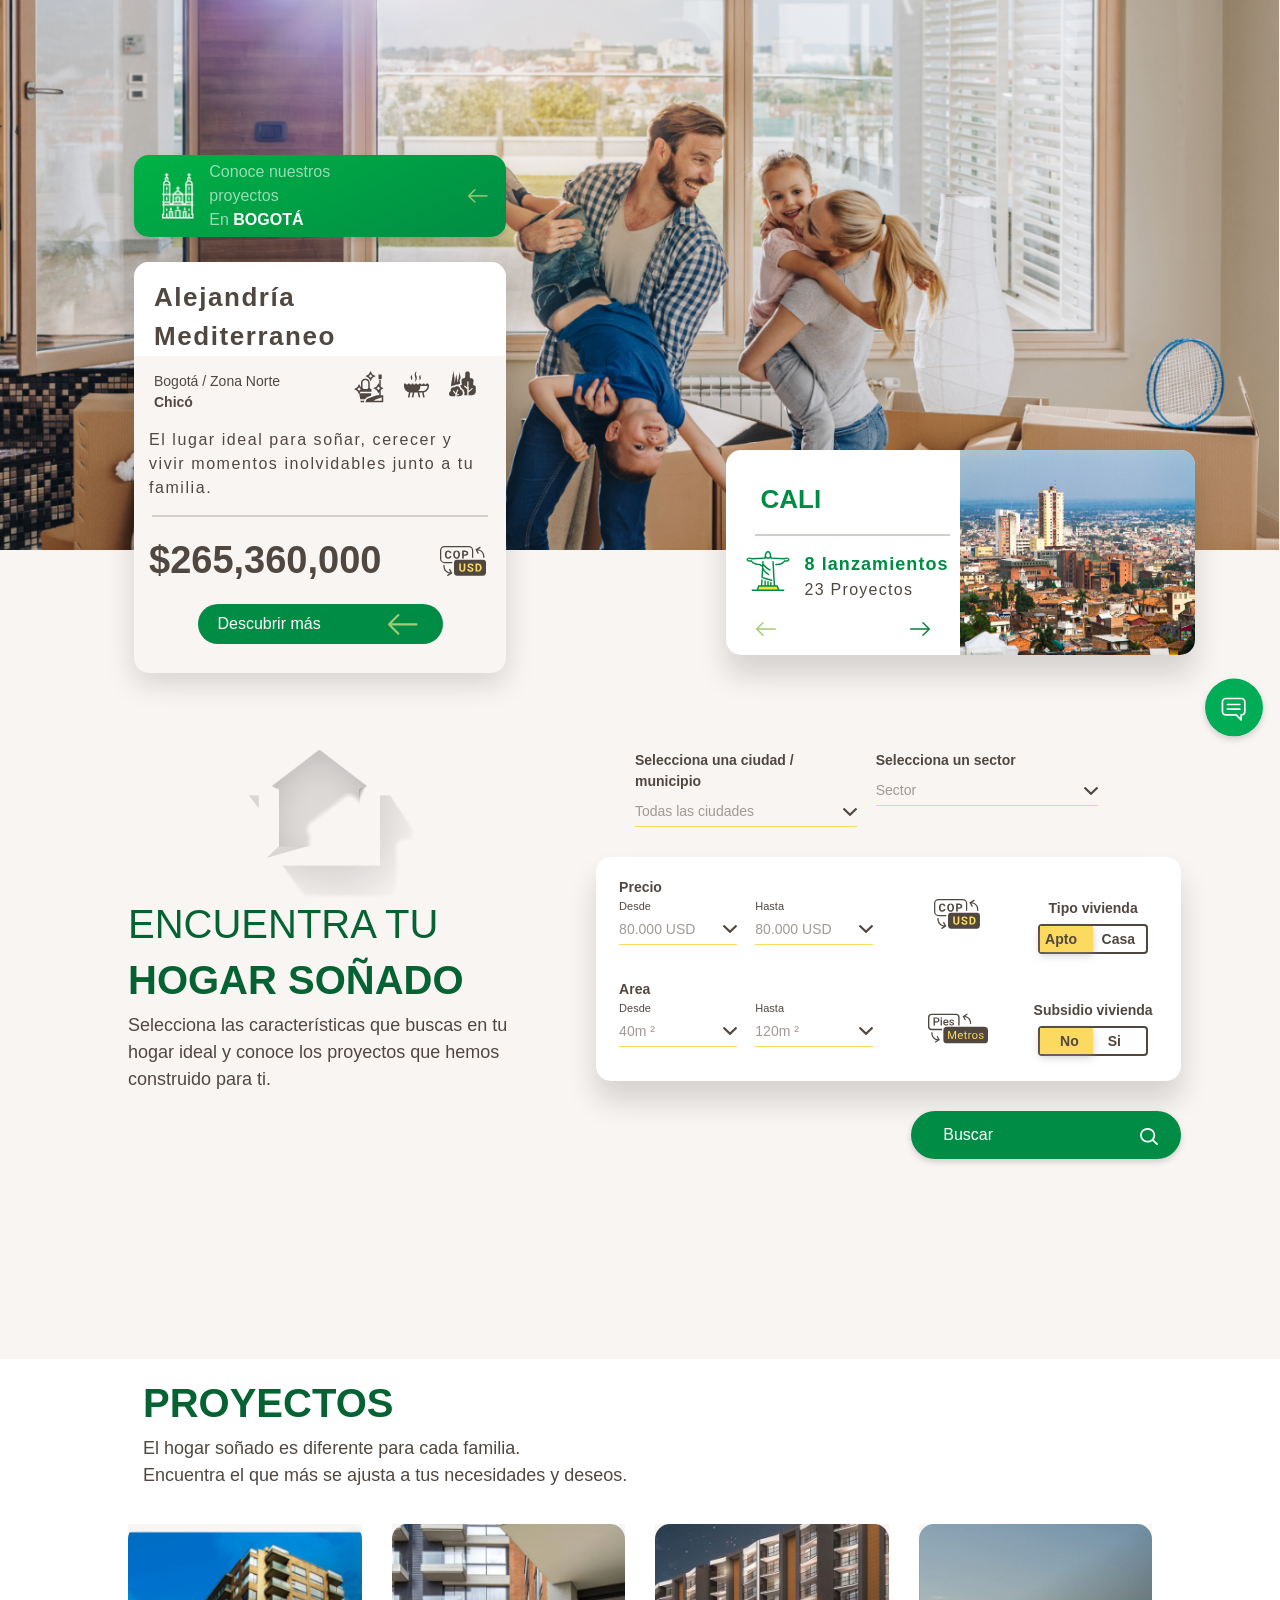
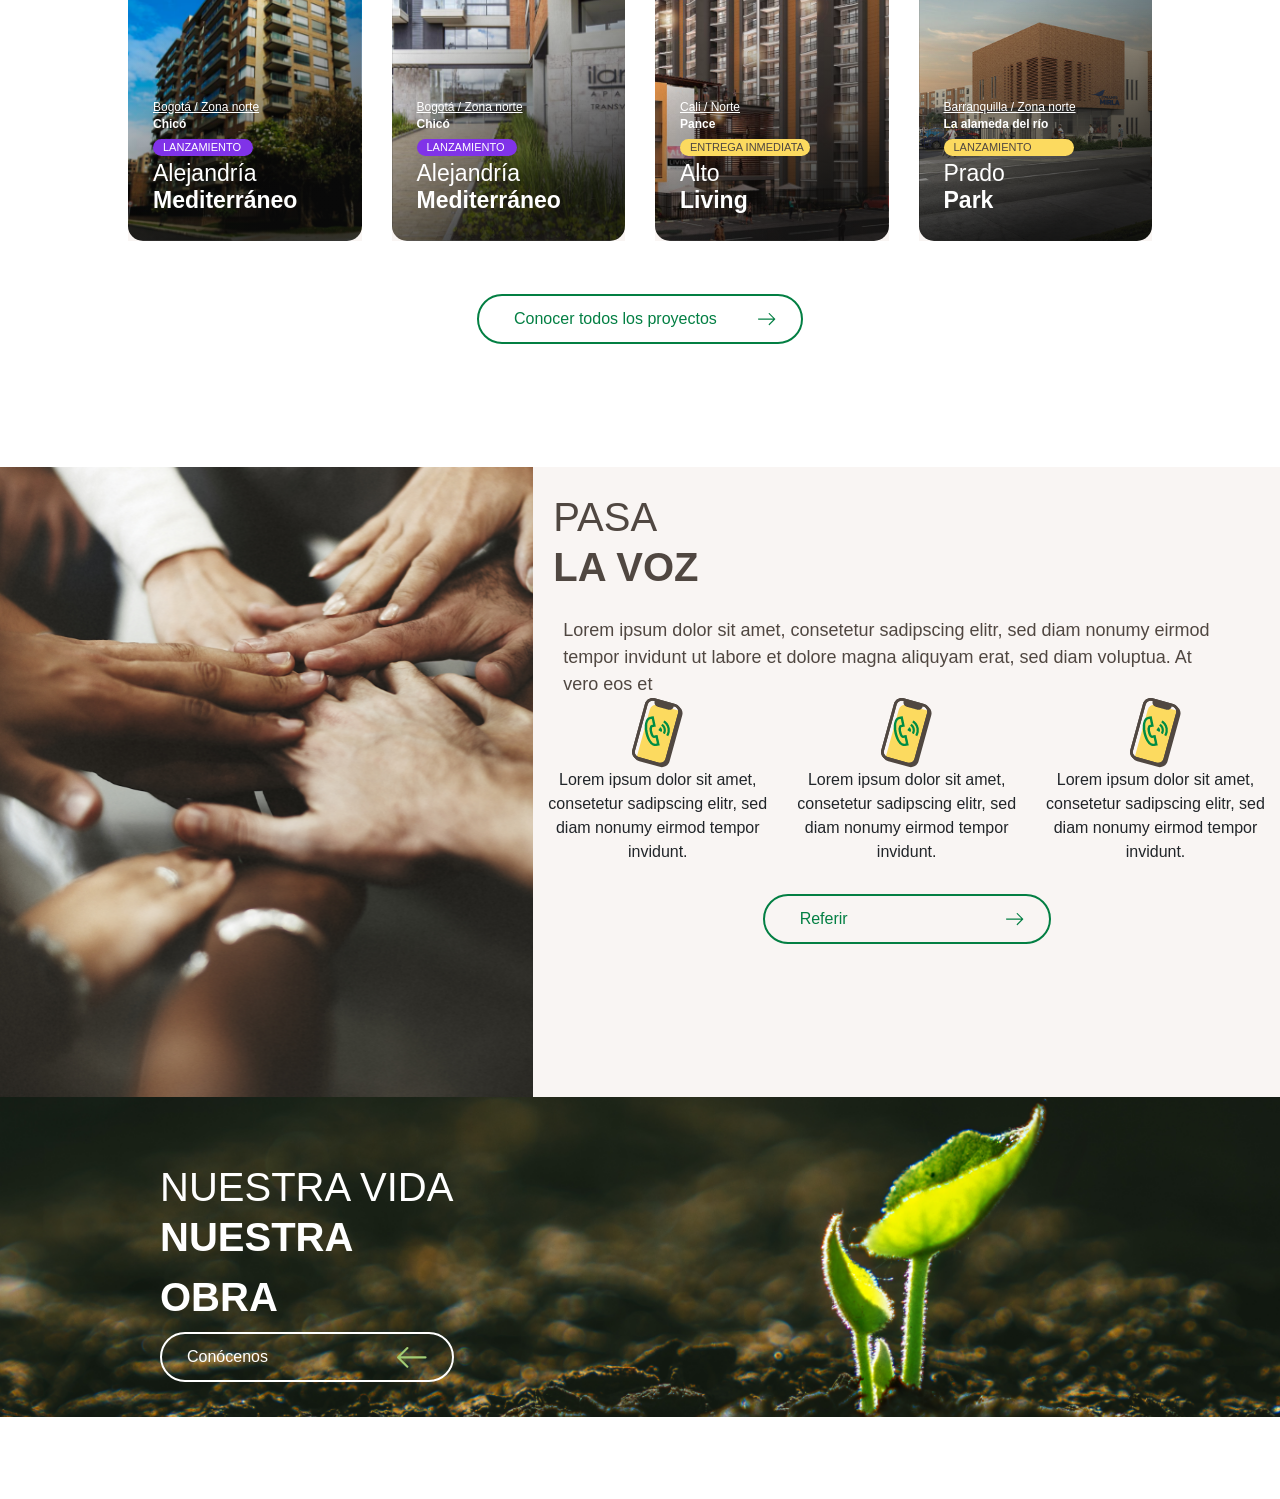
==== App/html/home.html @ 2c796f5c "ajustes funcionales" ====
<!DOCTYPE html>
<html lang="es">
<head>
<meta charset="UTF-8">
<meta name="viewport" content="width=device-width, initial-scale=1.0">
<meta http-equiv="X-UA-Compatible" content="ie=edge">
<link rel="stylesheet" href="../css/index.css">
<link rel="stylesheet" href="https://stackpath.bootstrapcdn.com/bootstrap/4.3.1/css/bootstrap.min.css">
<link rel="stylesheet" href="https://stackpath.bootstrapcdn.com/bootstrap/4.3.1/js/bootstrap.min.js">  
<title>Document</title>
</head>
<body> 
<!--Inicia Imagen familia-->
<div class="container-fluid -pdd-0-i">
<section class="-fondoHome">
<div class="row -row-home">
    <div class="col-6 col-sm-6 col-lg-6  -col-left-home -pdd-0-i">
            <div class="-col-home-left">
            
<div class="-p-center">
        <div class="-proyectos-bogota">
            <img class="-imgcastillo" src="../assets/images/Group 821.png" alt="">
            <p class="-centro-vertical"><span class="-conoce-proyectos">Conoce nuestros proyectos</span><br><span
                    class="-en">En </span><span class="-bogota">bogotá</span></p>
            <img class="-imgflecha" src="../assets/images/right-arrow(2).png" alt="">
        </div>

        <div class="-contenedor-alejandria">
            <div class="-alejandria-mediterraneo">
                <div class="-content-bg-card">
                    <p class="-texto-alejandria"> Alejandría Mediterraneo</p>
                </div>
            </div>

            

            <div class="-bogota-zona-norte">                           
                <p class="-zona-norte">
                    <span class="-zona">Bogotá / Zona Norte</span>
                    <span class="-chico"> <br> Chicó </span>
                </p>

                <div class="-iconos-chico">
                    <div class="-p-icon-alejandria">
                        <img class="-icono-grupo-1458" src="../assets/images/Group 1458.png" alt="">
                    </div>

                    <div class="-p-icon-alejandria">
                        <img class="-icono-grupo-1462" src="../assets/images/Group 1462.png" alt="">
                    </div>

                    <div class="-p-icon-alejandria">
                        <img class="-icono-grupo-1464" src="../assets/images/Group 1464.png" alt="">
                    </div>
                </div>
            </div>
            
            <div class="col-12 -texto-familia">
                    <p>El lugar ideal para soñar, cerecer y vivir momentos inolvidables junto a tu familia.</p>
            </div>
            <hr class="-hr-card">
            <div class="-precio-cop">
                <div class="col-9">
                    <p class="-precio-alejandria">$265,360,000</p>
                </div>
                <div class="col-3">
                  <button type="button" class="--btn-rotate-card-section-two" onclick="imageRotateCurrencyTwo()">  <img class="-component-1677-1" id="imageCurrencyTwo" src="../assets/images/Component 1678 – 1.svg" alt=""></button> 
                </div>
            </div>

            <button type="button" class=" -btn-mas -mg-top-10"> <span> Descubrir más</span>  <img src="../assets/images/right-arrow(2).png" class="image-arrow-right"  alt=""></button>
        </div>

    </div>


    </div>

</div>


    <div class="col-6 col-sm-6 col-lg-6 -col-left-home -pdd-0-i">
        <div class="-col-home-left">                       
            <div class="-p-card-right-home">
                <div class="-contenedor-cali">
                    <div class="-content-left-card-cali">
                        <span class="-text-cali-green-card">  CALI </span>

                        <hr class="-hr-card">
                        
                        <div class="-content-card-cali-icon">
                            <img src="../assets/images/Group 658.svg" width="44" height="40" alt="">
                            <div class="-content-text-right-image">
                                    <span class="-text-green-card-cali-home"> 8 lanzamientos </span>
                                    <span class="-text-gray-card-cali-home"> 23 Proyectos</span>
                                </div>
                        
                        </div>
                            <div class="-content-arrows-card-cali-home">
                                <img src="../assets/images/right-arrow(2).svg" alt="">
                                <img src="../assets/images/right-arrow(2) (1).svg" alt="">
                            </div>
                    </div>
                    <div class="-AdobeStock_202503070">
                        <img src="../assets/images/AdobeStock_202503070.png" class="-images-card-cali" alt="">        
                    </div>
                </div>
            </div>
        </div>
    </div>


</div>
</section>

<!--Finaliza Imagen familia-->

<!--Inicia Hogar soñado-->
<section class="container-fluid --container-fluid-section-two-soñado">
<div class="row -hogar-sonado">
<div class="col-md-5">
<div class="-centrar-hogar">
    <img src="../assets/images/shadow.png" alt="">
</div>
<div>
    <h1 class="-encuentra">encuentra tu</h1>
    <h1 class="-hogar">hogar soñado</h1>
    <p class="-p-hogar-ideal">
        Selecciona las características que buscas en tu hogar ideal y conoce los proyectos que hemos
        construido para ti.
    </p>
</div>
</div>

<div class="col-md-7">
<div class="--content-right-section-two">
        <div class="--content-selects-section-two">
            <div class="--d-flex-column">
                <span class="--title-selects-section-two">Selecciona una ciudad / municipio</span>
                <select class="--style-selects-section-two" name="" id="">
                    <option value="all-city">
                        Todas las ciudades
                    </option>
                </select>
            </div>
            <div class="--d-flex-column">
            <span class="--title-selects-section-two">Selecciona un sector</span>
                    <select class="--style-selects-section-two" name="" id="">
                        <option value="all-city">
                            Sector
                        </option>
                    </select>
            </div>
        </div>
        <div class="--card-right-section-two-white">
                    <div class="--row-grid-card">
                        <span class="--title-selects-section-two --pdd-left-card-section-two"> Precio </span>

                    </div>

                <div class="--row-grid-card">
                    <div class="--d-flex-column">
                                <span class="--text-small-card-section-two"> Desde </span>
                                <select class="--style-selects-section-two --w-100-i" name="" id="">
                                    <option value="">
                                        80.000 USD
                                    </option>
                                </select>
                    </div>
                    <div class="--d-flex-column">
                            <span class="--text-small-card-section-two"> Hasta </span>
                            <select class="--style-selects-section-two --w-100-i" name="" id="">
                                <option value="">
                                    80.000 USD
                                </option>
                            </select>
                    </div>
                    <div class="--d-flex-column">
                <button type="button" class="--btn-rotate-card-section-two" onclick="imageRotateCurrency()">  <img  src="../assets/images/Component 1678 – 1.svg" id="imageCurrency" class="--image-cop-card-section-two" alt=""> </button> 
                    </div>                                                                          
                    <div class="--d-flex-column">
                        <span class="--title-selects-section-two  --tac"> Tipo vivienda </span>

                        <!-- INICIA DESARROLO DE LOS CHECKBOX TOGGLE-->
                            <div class="--container-btn-rotate">   
                                    <label for="cbx" class="--title-selects-section-two  p-relative-span-section-two-apto ">
                                            Apto
                                    </label> 
                                    <label for="cbx" class="--title-selects-section-two  p-relative-span-section-two-house ">
                                            Casa
                                    </label>                                                
                                    <input type="checkbox" id="cbx" style="display:none"/>                                           
                                    <label for="cbx" class="toggle">                                                                                               
                                    <span></span>            
                                    </label>    
                            </div>
                        <!-- FINALIZA DESARROLO DE LOS CHECKBOX TOGGLE-->

                    </div>
                </div>
                <div class="--row-grid-card -mg-top-25">
                    <span class="--title-selects-section-two --pdd-left-card-section-two"> Area </span>
                
                </div>
                        <div class="--row-grid-card ">
                            <div class="--d-flex-column">
                                <span class="--text-small-card-section-two"> Desde </span>
                                <select class="--style-selects-section-two --w-100-i" name="" id="">
                                    <option value="">
                                        40m &#178;
                                    </option>
                                </select>
                            </div>
                            <div class="--d-flex-column">
                                <span class="--text-small-card-section-two"> Hasta </span>
                                <select class="--style-selects-section-two --w-100-i" name="" id="">
                                    <option value="">
                                        120m &#178;
                                    </option>
                                </select>
                            </div>
                            <div class="--d-flex-column">
                                <button class="--btn-rotate-card-section-two" onclick="imageRotateLength()">   <img src="../assets/images/Group 1471.svg" id="imagesLength" class="--image-pies-card-section-two" alt=""> </button>
                            </div>
                            <div class="--d-flex-column">
                                <span class="--title-selects-section-two  --tac"> Subsidio vivienda </span>
                                <div class="--container-btn-rotate">
                                        <label for="btn_rotate_type" class="--title-selects-section-two --padd-left-small-no p-relative-span-section-two-apto ">
                                                No
                                        </label> 
                                        <label for="btn_rotate_type" class="--title-selects-section-two --padd-left-small-yes  p-relative-span-section-two-house ">
                                                Si
                                        </label>                                                
                                        <input type="checkbox" id="btn_rotate_type" style="display:none"/>                                           
                                        <label for="btn_rotate_type" class="toggle">                                                                                               
                                        <span></span>            
                                        </label> 
                                </div>
                            </div>
                        </div>
        </div>

        <div class="--container-search-green-section-two">
                <div class="--style-search-section-two">
                    <input type="search" class="-input-search-green-section-two" placeholder="Buscar" />
                      <button class="--btn-rotate-card-section-two"> <img src="../assets/images/search-icon.svg" alt=""> </button>  
                </div> 
        </div>
</div>
</div>
</div>
</section>
<!--Finaliza Hogar soñado-->


<!--Inicia Proyectos-->
<section class="container-fluid --container-fluid-section-project">
<div class="col-12">
<h1 class="-titulo-proyectos">PROYECTOS</h1>
</div>

<div>
<div class="col-12">
    <p class="-texto-hogar">El hogar soñado es diferente para cada familia.<br>Encuentra el que más se ajusta a tus necesidades y deseos.</p>
</div>
</div>
<div class="row">
<!--Inicio Primera Card-->
<div class="col-md-3">
        <div class="card -card-flip ">
            <div class="-card-front -text-white">
                <div class="-card-body1">
                <div class="-p-card-end">
                    
                        <h3 class="-card-title">Bogotá / Zona norte</h3>
                        <h3 class="-card-zona">Chicó</h3>
                        <span class="insignia-card">LANZAMIENTO</span>
                        <p class="-card-subtitle">Alejandría</p>
                        <p class="-card-subzona">Mediterráneo</p>
                </div>
                </div>
            </div>
            <div class="-card-back -bg-white">
                <div class="-card-body2-1">
                        <div class="-header-card-back">
                            <img src="../assets/images/park-living-logo.png"  width="64" height="40" alt="">
                            <div class="-content-info-card-back">
                                <span class=" -font-size-12-i"> Bogotá</span>
                                <span class="-chico -font-size-12-i"> Zona norte</span>
                                <span class="-chico -font-size-12-i">/ Chicó</span>
                            </div>
                        </div>

                            <div class="-back-card-verde">
                                <div class="-row-card-back">
                                        <div class="-row-card-back-left"> 
                                                <span class="-price-small">precio desde </span>
                                                <span class="-price-large">$250,343,343</span>
                                        </div>
                                        <div class="-row-card-back-right">
                                            <img src="../assets/images/Group 827.svg" alt="">
                                        </div>
                                </div>
                                <div class="-row-card-back -mg-top-25">
                                        <div class="-row-card-back-left"> 
                                                <span class="-price-small">Area construida </span>
                                                <div class="-row-sub-card-back">
                                                        <span class="-price-large-m -hr-border-right">
                                                            45,60m<sup>2</sup>
                                                            <span class="-subtext-card-back">Desde</span>
                                                        </span>
                                                        <span class="-price-large-m -pdd-left-small">
                                                                135,90m<sup>2</sup>
                                                            <span class="-subtext-card-back">Desde</span>

                                                        </span>
                                                </div>
                                            
                                        </div>
                                        <div class="-row-card-back-right">
                                            <img src="../assets/images/Group 1494.svg" alt="">
                                        </div>
                                </div>
                                <div class="-row-card-back-button -mg-top-25">
                                    <button class="-btn-green-card-back"> Ver detalle </button>
                                </div>
                            </div>
                        
                        
                </div>
            </div>
        </div>
    </div>
<!--Fin Primera Card-->

<!--Inicio Segunda Card-->
<div class="col-md-3">
    <div class="card -card-flip ">
        <div class="-card-front -text-white">
            <div class="-card-body2">
                    <div class="-p-card-end">
                    
                            <h3 class="-card-title">Bogotá / Zona norte</h3>
                            <h3 class="-card-zona">Chicó</h3>
                            <span class="insignia-card">LANZAMIENTO</span>
                            <p class="-card-subtitle">Alejandría</p>
                            <p class="-card-subzona">Mediterráneo</p>
                    </div>
            </div>
        </div>
        <div class="-card-back -bg-white">
            <div class="-card-body2-1">
                    <div class="-header-card-back">
                            <img src="../assets/images/park-living-logo.png"  width="64" height="40" alt="">
                            <div class="-content-info-card-back">
                                <span class=" -font-size-12-i"> Bogotá</span>
                                <span class="-chico -font-size-12-i"> Zona norte</span>
                                <span class="-chico -font-size-12-i">/ Chicó</span>
                            </div>
                    </div>

                        <div class="-back-card-verde">
                                <div class="-row-card-back">
                                    <div class="-row-card-back-left"> 
                                            <span class="-price-small">precio desde </span>
                                            <span class="-price-large">$250,343,343</span>
                                    </div>
                                    <div class="-row-card-back-right">
                                        <img src="../assets/images/Group 827.svg" alt="">
                                    </div>
                                </div>
                                <div class="-row-card-back -mg-top-25">
                                    <div class="-row-card-back-left"> 
                                            <span class="-price-small">Area construida </span>
                                            <div class="-row-sub-card-back">
                                                    <span class="-price-large-m -hr-border-right">
                                                        45,60m<sup>2</sup>
                                                        <span class="-subtext-card-back">Desde</span>
                                                    </span>
                                                    <span class="-price-large-m -pdd-left-small">
                                                            135,90m<sup>2</sup>
                                                        <span class="-subtext-card-back">Desde</span>

                                                    </span>
                                            </div>
                                        
                                    </div>
                                    <div class="-row-card-back-right">
                                        <img src="../assets/images/Group 1494.svg" alt="">
                                    </div>
                                </div>
                                <div class="-row-card-back-button -mg-top-25">
                                    <button class="-btn-green-card-back"> Ver detalle </button>
                                </div>
                        </div>
            </div>
        </div>
    </div>
</div>
<!--Fin Segunda Card-->

<!--Inicio Tercera Card-->
<div class="col-md-3 -tarjetas">
    <div class="card -card-flip -h-100">
        <div class="-card-front -text-white -bg-dark">
            <div class="-card-body3">
                    <div class="-p-card-end">
                    
                            <h3 class="-card-title">Cali / Norte</h3>
                            <h3 class="-card-zona">Pance</h3>
                            <span class="-insignia-card-three">ENTREGA INMEDIATA</span>
                            <p class="-card-subtitle">Alto</p>
                            <p class="-card-subzona"> <strong> Living </strong></p>
                    </div>

            </div>
        </div>
        <div class="-card-back -bg-white">
            <div class="-card-body3-1">
                    <div class="-header-card-back">
                            <img src="../assets/images/park-living-logo.png"  width="64" height="40" alt="">
                            <div class="-content-info-card-back">
                                <span class=" -font-size-12-i"> Bogotá</span>
                                <span class="-chico -font-size-12-i"> Zona norte</span>
                                <span class="-chico -font-size-12-i">/ Chicó</span>
                            </div>
                    </div>

                        <div class="-back-card-verde">
                                <div class="-row-card-back">
                                    <div class="-row-card-back-left"> 
                                            <span class="-price-small">precio desde </span>
                                            <span class="-price-large">$250,343,343</span>
                                    </div>
                                    <div class="-row-card-back-right">
                                        <img src="../assets/images/Group 827.svg" alt="">
                                    </div>
                                </div>
                                <div class="-row-card-back -mg-top-25">
                                    <div class="-row-card-back-left"> 
                                            <span class="-price-small">Area construida </span>
                                            <div class="-row-sub-card-back">
                                                    <span class="-price-large-m -hr-border-right">
                                                        45,60m<sup>2</sup>
                                                        <span class="-subtext-card-back">Desde</span>
                                                    </span>
                                                    <span class="-price-large-m -pdd-left-small">
                                                            135,90m<sup>2</sup>
                                                        <span class="-subtext-card-back">Desde</span>

                                                    </span>
                                            </div>
                                        
                                    </div>
                                    <div class="-row-card-back-right">
                                        <img src="../assets/images/Group 1494.svg" alt="">
                                    </div>
                                </div>
                                <div class="-row-card-back-button -mg-top-25">
                                    <button class="-btn-green-card-back"> Ver detalle </button>
                                </div>
                        </div>
            </div>
        </div>
    </div>
</div>
<!--Fin tercera Card-->

<!--Inicio Cuarta Card-->
<div class="col-md-3 -tarjetas">
    <div class="card -card-flip -h-100">
        <div class="-card-front -text-white -bg-dark">
            <div class="-card-body4">
                    <div class="-p-card-end">
                    
                            <h3 class="-card-title">Barranquilla / Zona norte</h3>
                            <h3 class="-card-zona">La alameda del río</h3>
                            <span class="-insignia-card-three">LANZAMIENTO</span>
                            <p class="-card-subtitle">Prado</p>
                            <p class="-card-subzona"> <strong> Park </strong> </p>
                    </div>
            </div>
        </div>
        <div class="-card-back -bg-white">
            <div class="-card-body4-1">
                    <div class="-header-card-back">
                            <img src="../assets/images/park-living-logo.png"  width="64" height="40" alt="">
                            <div class="-content-info-card-back">
                                <span class=" -font-size-12-i"> Bogotá</span>
                                <span class="-chico -font-size-12-i"> Zona norte</span>
                                <span class="-chico -font-size-12-i">/ Chicó</span>
                            </div>
                    </div>

                        <div class="-back-card-verde">
                                <div class="-row-card-back">
                                    <div class="-row-card-back-left"> 
                                            <span class="-price-small">precio desde </span>
                                            <span class="-price-large">$250,343,343</span>
                                    </div>
                                    <div class="-row-card-back-right">
                                        <img src="../assets/images/Group 827.svg" alt="">
                                    </div>
                                </div>
                                <div class="-row-card-back -mg-top-25">
                                    <div class="-row-card-back-left"> 
                                            <span class="-price-small">Area construida </span>
                                            <div class="-row-sub-card-back">
                                                    <span class="-price-large-m -hr-border-right">
                                                        45,60m<sup>2</sup>
                                                        <span class="-subtext-card-back">Desde</span>
                                                    </span>
                                                    <span class="-price-large-m -pdd-left-small">
                                                            135,90m<sup>2</sup>
                                                        <span class="-subtext-card-back">Desde</span>

                                                    </span>
                                            </div>
                                        
                                    </div>
                                    <div class="-row-card-back-right">
                                        <img src="../assets/images/Group 1494.svg" alt="">
                                    </div>
                                </div>
                                <div class="-row-card-back-button -mg-top-25">
                                    <button class="-btn-green-card-back"> Ver detalle </button>
                                </div>
                        </div>
            </div>
        </div>
    </div>
</div>
<!--Fin Cuarta Card-->
</div>
<div class="-centrar-boton-proyectos">
<!--al final de la cuarta card-->
<button type="button" class="-btn-conocer-proyectos"><span>Conocer todos los proyectos</span><img
        src="../assets/images/right-arrow-verde.png" class="image-arrow-right" alt=""></button>
</div>
<!--antes del cierre del section de proyectos-->
</section>
<!--Finaliza Proyectos-->




<!--Inicia Pasa La voz-->
<section class="-pasa-voz">
<div class="row -row-home">
<div class="col-5 -fondo-voz"></div>

<div class="col-7 bg__image__voz">
    <div class="">
        <p class="pdd--box ">
            <span class="-pasa d-block">PASA</span>
            <span class="-voz d-block">LA VOZ</span>
        </p>
        <p class="-parrafo-voz">Lorem ipsum dolor sit amet, consetetur sadipscing elitr, sed diam nonumy eirmod tempor invidunt ut labore et dolore magna aliquyam erat, sed diam voluptua. At vero eos et</p>
    </div>

    <div class="-iconos-celu">
        <div class="col-4 -grupo-1320">
            <img src="../assets/images/Group 1320.png" alt="">
            <p>Lorem ipsum dolor sit amet, consetetur sadipscing elitr, sed diam nonumy eirmod tempor invidunt.</p>
        </div>

        <div class="col-4 -grupo-1320">
            <img src="../assets/images/Group 1320.png" alt="">
            <p>Lorem ipsum dolor sit amet, consetetur sadipscing elitr, sed diam nonumy eirmod tempor invidunt.</p>
        </div>

        <div class="col-4 -grupo-1320">
            <img src="../assets/images/Group 1320.png" alt="">
            <p>Lorem ipsum dolor sit amet, consetetur sadipscing elitr, sed diam nonumy eirmod tempor invidunt.</p>
        </div>
    </div>
    <div class="-centrar-boton-referir">
        <button type="button" class="-btn-pasa-voz"><span>Referir</span><img src="../assets/images/right-arrow-verde.png" class="image-arrow-right"  alt=""></button>
    </div>    
</div>
</div>
</section>
<!--Finaliza Pasa La voz-->


<!--Inicia Nuestra Vida-->
<div class="section_life">
<div  class="p-center__text"> 
    <div class="content__center">

    
<span class="text_section-life ">Nuestra vida </span>
<span class="text_section-life mg--top-10"> <strong> Nuestra Obra </strong> </span>
<button class="btn-meet mg--top-5"> <span>Conócenos  </span> <img src="../assets/images/right-arrow(2).png" alt=""></button>
</div>
</div>
</div>

</div>

<!--Finaliza Nuestra Vida-->

<!-- BOTONES ESTATICOS EN LA PAGE -->

<button class="--btn-contact-layout"> 
<img src="../assets/images/Component 1673 – 15.svg" class="--btn-contact-layout-image"  alt=""> </button>

<!--Inicia Script-->

<script src="../js/interactivity.js"></script>
<!--Finaliza Script-->


</body>
</html>
---- App/css/index.css ----
/* INICIO HOJA DE ESTILOS DEL HOME - MAQUETA 1*/
 *{ 
     font-family: Roboto, sans-serif;
 }

html, body {
    margin: 0;
    padding: 0;
}
body { width: 100%;}

p { margin: 0 !important;}

@import url('https://fonts.googleapis.com/css?family=Roboto:100,100i,300,300i,400,400i,500,500i,700,700i,900,900i&display=swap');
.-fondoHome {
    background-image: url(../assets/images/Image\ 90.png);
    background-repeat: no-repeat;
    background-size: cover;
    height: 43vw;
    width: 100%;
    min-width: 90%;
}
.-texto-alejandria { padding-left: 20px;}
 .-row-home{ width: 100%; height: 100%; margin: 0 !important;}
.-texto-familia {padding-top: 15px;}
.-pdd-0-i { padding: 0 !important;}

.-proyectos-bogota {
    background: transparent linear-gradient(156deg, #00B245 0%, #008C44 100%) 0% 0% no-repeat padding-box;
    box-shadow: 0px 4px 6px #50474134;
    border-radius: 15px;
    opacity: 1;
    width: 372px;
    font-family: 'Roboto', sans-serif;
    color: rgba(255, 255, 255, 0.6);
    display: flex;
    align-items: center;
    margin: 0 auto;
    padding:5px;
}



.-bogota {
    font-weight: bold;
    font-size: 16px;
    text-transform: uppercase;
    color: rgba(255, 255, 255, 1);
}

.-imgcastillo {
    width: 33px;
    height: 46px;
    margin-left: 23px;
    margin-right: 15px;
}


.-content-bg-card { background-color: white; border-top-left-radius: 15px; border-top-right-radius: 15px;}
.--btn-rotate-card-section-two { background-color: transparent; border: none; width: 70px; margin: 0 auto;}

.-en {
    font-size: 16px;
    font-weight: 400;
}
.-hr-card { width: 90%; border: 1px solid #D3CDC7; margin: 15px auto;}

.-imgflecha {
    width: 20px;
    height: 14px;
    margin-left: 101px;
    margin-right: 13px;
}
button:focus {outline:0;}
.-col-home-left { width: 100%; height: 100%; display: flex !important; flex-direction: column;}
.-contenedor-alejandria {
    background: rgba(255, 255, 255, 1) 0% 0% no-repeat padding-box;
    box-shadow: 0px 10px 30px rgba(0, 0, 0, 0.15);
    border-radius: 15px;
    opacity: 1;
    width: 372px;
    height: 411px;
    margin: 25px auto 0 auto;
    background-color: #F9F5F3;

}
.-p-center { height: 475px;width: 372px; margin: auto; margin-bottom: -80px; }
.-col-left-home{ height: 100% !important;}

.-texto-alejandria {
    font-family: 'Roboto', sans-serif;
    font-size: 26px;
    font-weight: bold;
    letter-spacing: 1.56px;
    color: rgba(80, 71, 65, 1);
    opacity: 1;
    text-align: left;
    padding-top: 16px;
    margin-left: 12px;
    margin-right: 20px;
    width: 50%;
}
.-font-size-12-i { font-size: 12px !important;color:  rgba(80, 71, 65, 1); ;
    font-size: 16px;
    }

.-zona-norte {
    font-family:  'Roboto', sans-serif;
    font-size: 14px;
    color: rgba(80, 71, 65, 1);
    width: 50%;
}
.-row-card-back { width: 100%; display: flex; padding-left: 15px;}
.-row-card-back-button { width: 100%; display: flex; }

.-row-card-back-left { width: 60%; display: flex; flex-direction: column;}
.-row-card-back-right { width: 40%; padding-left: 15px;}
.-price-small { color: white; font-size: 10px; font-weight: 700; width: 80px; margin: 0 auto; }
.-price-large { color: white; font-size: 16.5px ; font-weight: 700;}
.-price-large-m { color: white; font-size: 14px ; font-weight: 700; }
.-hr-border-right { border-right: solid 1px rgba(255, 255, 255, 1); padding-right: 10px;}
.-subtext-card-back { font-size: 10px; color: white; text-align: center; padding-left: 15px;}
.-pdd-left-small { padding-left: 10px !important;}
.-zona {
    font-weight: 400;
}
.-btn-green-card-back { width: 85%; margin: 0 auto; border: solid 2px white; height: 40px ; background-color: transparent; border-radius: 24px; color: white;}
.-mg-top-25{margin-top: 20px;}
.-chico {
    font-weight: bold;
}
.-back-card-verde { 
    width: 100%;
    height: 224px;
    background-color:rgba(0, 140, 68, 1) ;
    border-bottom-left-radius: 15px;
    border-bottom-right-radius: 15px;
    padding: 30px 0 20px 0px ;

}
.-bogota-zona-norte {
    display: flex;
    flex-direction: row;
    background-color: #F9F5F3;
    justify-content: space-between;
    padding: 15px 20px 0px;
}

.-iconos-chico {
    display: flex;
    flex-direction: row;
    width: 50%;
    justify-content: flex-end;
    

}
/* Inicio Sección Encuentra tu Hogar Soñado*/
.-hogar-sonado {
   padding: 200px 0;
}

.-encuentra {
    font-family: 'Roboto',sans-serif;
    font-size: 40px;
    font-weight: 200;
    color: rgba(5, 98, 50, 1);
    text-transform: uppercase;

}
.--container-fluid-section-two-soñado { 
    padding: 0 10% !important; background-color:#F9F5F3 ;
}
.-hogar {
    font-family: 'Roboto',sans-serif;
    font-size: 40px;
    font-weight: bold;
    color: rgba(5, 98, 50, 1);
    text-transform: uppercase;
}

.-p-hogar-ideal {
    font-family: 'Roboto',sans-serif;
    font-size: 18px;
    font-weight: 400;
    color: rgba(80, 71, 65, 1);
}

.-centrar-hogar {
    text-align: center;
}

.-ciudad-sector {
    width: 556px;
    display: flex;
    flex-direction: row;
    justify-content: center;
}

.-precio-area {
    width: 556px;
    background: rgba(255, 255, 255, 1) 0% 0% no-repeat padding-box;
    box-shadow: 0px 20px 30px rgba(0, 0, 0, 0.15);
    border-radius: 15px;
    opacity: 1;
}
/* Final Sección Encuentra tu Hogar Soñado*/
.--container-fluid-section-project { 
    padding: 20px 10% !important;
}
.--btn-contact-layout-image { 
    width: 80px;
    height: 80px;
}
.-p-icon-alejandria { 
    margin: 0 10px 0;
}
.-content-text-right-image { 
    padding-left:15px  ; display: flex; flex-direction: column;
}
.--btn-contact-layout { 
   border-radius: 75px; background-color: transparent;
    position: sticky; bottom: 150px; left: 93%; border: none; display: flex; justify-content: center; align-items: center;
}
.-btn-descubrir {
    display: flex;
    flex-direction: row;
    justify-content: center;
}
.-content-arrows-card-cali-home { width: 100%; display: flex; justify-content: space-between; padding: 20px 30px 0 10px !important;}
.-text-cali-green-card { color:#008C44 ; font-size: 26px; font-weight: 700; margin: 15px 0 0 15px;}
.-content-card-cali-icon { width: 100%; display: flex;}
.-text-green-card-cali-home {color: #008C44; font-size: 18px; font-weight: 700; letter-spacing: 1.08px;}
.-text-gray-card-cali-home {color: #504741; font-size: 16px; font-weight: 400; letter-spacing: 1.28px;}
.-btn-mas {
    font-family: 'Roboto', sans-serif;
    color: rgba(255, 255, 255, 1);
    font-size: 16px;
    font-weight: 500;
    margin-left: 5px;
    width: 245px;
    height: 40px;
    background: #008C44 !important ;
    border: none;
    border-radius: 40px;
    opacity: 1;
    text-align: left;
    display: flex;
    justify-content: space-between;
    align-items: center;
    line-height: 2.0em;
    padding: 0 25px 0 20px;
    margin: 15px auto 0;
   
}
 .-p-card-right-home { width: 469px; height:205px; margin: auto auto 0;  margin-bottom: -105px; }
 .-content-left-card-cali { width: 50%; height: 100%; padding: 30px 0 0 20px} 

.-contenedor-cali {
    width: 469px;
    height: 205px;
    background: rgba(255, 255, 255, 1) 0% 0% no-repeat padding-box;
    box-shadow: 0px 20px 30px rgba(0, 0, 0, 0.15);
    border-radius: 15px;
    opacity: 1;
    display: flex;
}

.-AdobeStock_202503070 {
    width: 50%;
    height: 100%;
}
.-images-card-cali{ height: 100%; width: 100%; border-top-right-radius: 15px; border-bottom-right-radius: 15px;}


-img-grupo-891 {
    background: transparent url('img/Group 891.png') 0% 0% no-repeat padding-box;
opacity: 1;

}

.-texto-familia{
    background-color: #F9F5F3;
}

.-texto-familia p{
    text-align: left;
    margin-left: 15px;
    font-family: 'Roboto', sans-serif;
    font-size: 16px;
    font-weight: 400;
    letter-spacing: 1.56px;
    color: rgba(80, 71, 65, 1);
    background-color: #F9F5F3;
}



.-precio-alejandria {
    margin-left: 15px;
    font-family: 'Roboto', sans-serif;
    font-weight: bold;
    font-size: 38px;
    color: rgba(80, 71, 65, 1);
}

.-precio-cop{
    display: flex;
    flex-direction: row;
    justify-content: space-between;
    align-items: center;
}

.-titulo-proyectos {
    font-family: 'Roboto', sans-serif;
    font-size: 40px;
    color: rgba(5, 98, 50, 1);
    font-weight: 800;
}

.-texto-hogar {
    font-family: 'Roboto', sans-serif;
    font-size: 18px;
    font-weight: 400;
    color: rgba(80, 71, 65, 1);
    text-align: left;
    margin-bottom: 35px !important;
}
.-propiedades {
    width: 70%;
    height: 317px;
    display: flex;
    flex-direction: row;
    justify-content: space-around;
  
}
.-header-card-back { 
    height: 93px;
    width: 100%;
    background-color:rgba(229, 224, 219, 1) ;
    border-top-left-radius: 15px;
    border-top-right-radius: 15px ;
    padding: 25px 30px;
    display: flex;
}

.-content-info-card-back { display: flex; flex-direction: column; padding-left: 20px;}


/* Inicia Proyectos */

.-titulo-proyectos{
    font-family: 'Roboto', sans-serif;
    font-size: 40px;
    font-weight: 800;
}

.-texto-hogar {
    font-family: 'Roboto', sans-serif;
    font-size: 18px;
    font-weight: 400;
    color: rgba(80, 71, 65, 1);
}

/* Inicio Cards */
.card { 
    border: none !important;
}

.-tarjetas {
    display: flex;
    flex-direction: row;
    justify-content: space-aroun;
    margin: auto;
}
.-p-card-end { width: 100%; height: 50%; margin: 75% 0 0 0 ; display: flex; flex-direction: column;  padding: 0 25px 20px; }

.-card-body1 {
    width: 236px;
    height: 317px;
    
    border-radius: 15px;
    background:  -webkit-gradient(linear, 0% 40%, 46% 100%, from(rgba(37, 37, 37, 0)), to(rgba(11, 11, 11, 0.81))), url(../assets/images/Image\ 4.png);
    position: relative;
    background-size: cover;
    background-position: center;

}
.insignia-card { 
  
    color: white;
    padding-left: 10px;
    font-size: 11px;
    width: 100px;
    border-radius: 15px;
    background-color: rgba(128, 51, 232, 1);
}
.-insignia-card-three { 
    color: rgba(80, 71, 65, 1);
    padding-left: 10px;
    font-size: 11px;
    width: 130px;
    border-radius: 15px;
    background-color: rgba(252, 218, 95, 1);

}

.-card-body2-1{ 
    width: 236px !important;
}
.-card-body2 {
    width: 236px !important;
    height: 317px;
    
    border-radius: 15px;
    background:  -webkit-gradient(linear, 0% 40%, 46% 100%, from(rgba(37, 37, 37, 0)), to(rgba(11, 11, 11, 0.81))), url(../assets/images/ilarco_114-img1.png);
    position: relative;
    background-size: cover;
    background-position: center;
}

.-card-body3 {
    width: 236px;
    height: 317px;
    
    border-radius: 15px;
    background:  -webkit-gradient(linear, 0% 40%, 46% 100%, from(rgba(37, 37, 37, 0)), to(rgba(11, 11, 11, 0.81))), url(../assets/images/alto-living-foto-ago-2-2019@2x.png);
    position: relative;
    background-size: cover;
    background-position: center;
}

.-card-body4 {
    width: 236px;
    height: 317px;
    
    border-radius: 15px;
    background:  -webkit-gradient(linear, 0% 40%, 46% 100%, from(rgba(37, 37, 37, 0)), to(rgba(11, 11, 11, 0.81))), url(../assets/images/mirla-img_1-amp@2x.png);
    position: relative;
    background-size: cover;
    background-position: center;

}

.-card-flip > div {
    backface-visibility: hidden;
    transition: transform 300ms;
    transition-timing-function: linear;
    width: 100%;
    height: 100%;
    margin: 0;
    display: flex;
    background: #F9F5F3;
  }
  
  .-card-front {
    transform: rotateY(0deg);
  }
  
  .-card-back {
    transform: rotateY(180deg);
    position: absolute;
    top: 0;
  }
  
  .-card-flip:hover .-card-front {
    transform: rotateY(-180deg);
  }
    
  .-card-flip:hover .-card-back {
    transform: rotateY(0deg);
  }

  .-card-title {
    font-family: 'Roboto', sans-serif;
    font-size: 12px;
    font-weight: 400;
    color: rgba(255, 255, 255, 1);
    text-decoration: underline;
    
    
  }

  .-card-zona {
      margin-top: -5px !important;
    font-family: 'Roboto', sans-serif;
    font-size: 12px;
    font-weight: bold;
    color: rgba(255, 255, 255, 1);
    display: block;
  }

  .-card-subtitle {
    font-family: 'Roboto', sans-serif;
    font-size: 23px;
    font-weight: 400;
    color: rgba(255, 255, 255, 1);
  }

  .-card-subzona {
      margin-top: -7px !important;
    font-family: 'Roboto', sans-serif;
    font-size: 23px;
    font-weight: bold;
    color: rgba(255, 255, 255, 1);
  }
  /* Fin Cards */

/*  Finaliza Proyectos*/



/* Inicia Pasa la Voz */
.-pasa-voz {
    margin-bottom: 0;
    margin-top: 50px;
}

.-fondo-voz {
    background-image: url(../assets/images/AdobeStock_181205632.png);
    background-size: cover;
    height: 630px;
    width: 100%;
    padding: 0 !important;
}

.-pasa {
    font-family: 'Roboto', sans-serif;
    font-size: 40px;
    font-weight: 400;
    color: rgba(80, 71, 65, 1);
}

.-voz {
    font-family: 'Roboto', sans-serif;
    font-size: 40px;
    font-weight: bold;
    color: rgba(80, 71, 65, 1);
    margin-top: -10px;
}

.-parrafo-voz {
    font-family: 'Roboto', sans-serif;
    font-size: 18px;
    font-weight: 400;
    color: rgba(80, 71, 65, 1);
    padding: 0 50px 0 30px;
}

.-iconos-celu {
    display: flex;
    flex-direction: row;
    text-align: center;
}
.bg__image__voz { background-color: rgba(249, 245, 243, 1); padding: 0 !important;}

.-btn-pasa-voz {
    font-family: 'Roboto', sans-serif;
    color: rgba(3, 127, 67, 1);
    font-size: 16px;
    font-weight: 500;
    width: 288px;
    height: 50px;
    background:none !important ;
    border: 2px solid rgba(3, 127, 67, 1);
    border-radius: 25px;
    opacity: 1;
    text-align: left;
    display: flex;
    justify-content: space-between;
    align-items: center;
    line-height: 2.0em;
    padding: 0 25px 0 35px;
    margin: 30px 0 0 0;
}

.-centrar-boton-referir {
    display: flex;
    flex-direction: row;
    justify-content: center;
}
/* Finaliza Pasa la Voz */



/* Inicia sección Nuestra Vida-Obra */
.-fondo-rama {
    background-image: url(../assets/images/AdobeStock_202248905.png);
    width: 100%;
    height: 360px;
}

.-centrar-vida-obra {
    width: 50%;
}

.-vida {
    font-family: 'Roboto', sans-serif;
    font-size: 40px;
    font-weight: 400;
    color: rgba(255, 255, 255, 1);
    width: 310px;
    margin: 0 auto;
    margin-top: 100px;
}

.-obra {
    font-family: 'Roboto', sans-serif;
    font-size: 40px;
    font-weight: bold;
    color: rgba(255, 255, 255, 1);
    width: 310px;
    margin: 0 auto;
}

.-btn-conocenos {
    font-family: 'Roboto', sans-serif;
    color: rgba(255, 255, 255, 1);
    font-size: 16px;
    font-weight: 500;
    margin-left: 5px;
    width: 310px;
    height: 50px;
    background:none !important ;
    border: 2px solid rgba(255, 255, 255, 1);
    border-radius: 25px;
    opacity: 1;
    text-align: left;
    display: flex;
    justify-content: space-between;
    align-items: center;
    line-height: 2.0em;
    padding: 0 25px 0 35px;
    margin: 0 auto;
}
.--content-selects-section-two { width: 100%; display: flex; justify-content: space-between; padding: 0 10%; ;}
.--title-selects-section-two { color:#504741 ; font-size: 14px; font-weight: 700;}
.--content-right-section-two{ width: 100%; height: 100%; }
.section_life { width: 100%; height: 25vw; background: url(../assets/images/AdobeStock_202248905.png); background-size: cover;}
.text_section-life { width: 100%; color: white; font-size: 400; font-size: 40px; text-transform: uppercase; display: block;}
.btn-meet { display: flex; justify-content: space-between; padding: 0 25px; align-items: center; width: 294px; height: 50px; border: none; border: solid 2px white; border-radius: 25px; background-color: transparent; color: white; font-size: 16px; font-weight: 400; }
.p-center__text { width: 50%;}
.content__center { width: 50%; margin: 0 auto; padding-top: 60px;}
.mg-top-40 { margin-top: 40px;}
.mg--top-10 {margin-top: -10px; }
.mg--top-5 { margin-top: 5px;}
.pdd--box { padding: 20px 0 20px 20px}
.d-block { display: block !important; }
.-row-sub-card-back { width: 100%; display: flex; justify-content: space-between;}
.--style-selects-section-two { width: 222px; height: 30px;
     background-color: transparent; border: none; margin-top: 5px; border-bottom: solid 1px #FCDA5F;
      color:#A09995; font-size: 14px; background: url(../assets/images/arrow-bot-marron.svg) no-repeat right; } 
.prueba { width: 100%; height: 50px; background-color: green; margin:  0 5%;}
.--d-flex-column { display: flex; flex-direction: column !important; margin: 0 2%;}
.--card-right-section-two-white { width: 100%; padding: 20px; border-radius: 15px;
     box-shadow: 0px 20px 30px #00000026; background-color: white;
     margin: 30px 5%; 
    }
.--pdd-left-card-section-two { padding-left: 2%;}
.--row-grid-card {width: 100%; display: grid; grid-template-columns: repeat(4, 25%);}
.--text-small-card-section-two { color: #504741; font-size: 11px ; font-weight: 400; }
.--w-100-i { width: 90% !important; margin: 0 auto 0 0; }
.--image-cop-card-section-two { width: 46px; height: 30px; margin: 0 auto;}
.--container-btn-rotate { width: 110px; height: 30px; border: solid 2px #504741; border-radius: 4px; margin: 5px auto; }
.--tac { text-align: center; margin: 0 auto;}
.--content-left-btn-rotate{ width: 47%; height: 100%; background-color: #FCDA5F;}
.--content-mid-btn-rotate{ width: 6%; height: 100%; background-color: #504741; opacity: 0.15;}
.--content-right-btn-rotate { width: 47%; height: 100%; background-color: #F8F6F4;}
.--pdd-left-card-section-two-btn-rotate { padding: 15%; }
.--image-pies-card-section-two { width: 60px; height: 55px; margin: 0 auto;}
.--container-search-green-section-two {width: 100%;  margin:  0 5%; display: flex; justify-content: flex-end;}
.--style-search-section-two { display: flex; align-items: center; padding-left: 30px; border: none; width: 270px; height: 48px; background-color:#008C44; border-radius: 30px; box-shadow: 0px 3px 6px #00000029;}
.--style-search-section-two input[type=search]::placeholder {  color: white; font-size: 16px; font-weight: 500; }
.-input-search-green-section-two { cursor: pointer; background-color: transparent; width: 80%; border: none; color: white;}
.btn-icon-search { background-color: transparent; cursor: pointer; border: none;}

/* Finaliza sección Nuestra Vida-Obra */

/* FINAL HOJA DE ESTILOS DEL HOME - MAQUETA 1*/
/* Despues de las cards */
.-btn-conocer-proyectos {
    font-family: 'Roboto', sans-serif;
    color: rgba(3, 127, 67, 1);
    font-size: 16px;
    font-weight: 500;
    width: 326px;
    height: 50px;
    background:none !important ;
    border: 2px solid rgba(3, 127, 67, 1);
    border-radius: 25px;
    opacity: 1;
    text-align: left;
    display: flex;
    justify-content: space-between;
    align-items: center;
    line-height: 2.0em;
    padding: 0 25px 0 35px;
    margin: 53px 0;
}
    
.-centrar-boton-proyectos {
        display: flex;
        flex-direction: row;
        justify-content: center;
}

/* Fin Cards */

/* ****************************************************** */

/* INICIA HOJA DE ESTILOS DE PROJECTS-PRINCIPAL - MAQUETA 3*/



/*Elige una ciudad*/

.fondo_ciudad{
    background-image: url(../assets/images/Ellipse\ 210.png);
    height: 240px;
    width: 100%;
    margin: 25px 0 0 0;
    background-position: left;
    background-repeat: no-repeat;
}
.titulo_ciudad{
    color: #056232;
    font-family:'Roboto', sans-serif;
}
.boton_buscar_ciudad{
    border-radius: 25px;
    border: 2px solid #056232;
    background: white;
    width: 325px;
    text-align: left;
    height: 40px;
    cursor: url(../assets/images/iconmonstr-cursor-31.png), pointer;

}
.fondo_buscar_ciudad{
    color: #056232;
    padding-left: 10px;
    font-family: 'roboto',sans-serif;
    font-weight: bolder;
}
.pointer{
    cursor: url(../assets/images/iconmonstr-cursor-31.png), pointer
}
.opcion_ciudad{
    color: white;
    padding-right: 20px;
    background: #037F43;
    font-family: 'roboto',sans-serif;
    font-weight: 300;
    font-size: 15px;
    padding: 8px !important ;
}

.btn_mas{
    float: right;
    padding: 5px 20px 0 0;
}
.img_pequeña_ciudad{
    float: left;
    margin: 5px;
}
.letra{
    font-family:'Roboto', sans-serif;
}
.titulo_ciudad{
    color: green;
}
.contenedor_ciudad{
    margin-top: 30px;
}
.hr{
    box-shadow: 0px 3px 13px -2px rgba(0,0,0,0.75);
    width: 340px;
    height: 1px;
    margin: 0 15px;
}
/*Finaliza una ciudad*/

/*comienza busqueda avanzada*/
.fonde_busqueda_avanzada{
    background: #F9F5F3;
}
.img_busqueda_avanzada{
    width: 100%;
    padding: 0 !important;
}

/*Finaliza busqueda avanzada*/
/*Comienza sendero*/


.fondo_sendero{
    padding-top: 5%;
    background:#F9F5F3;
}
.img_sendero{
    width: 100%;
    border-top-right-radius: 15px;
    border-bottom-right-radius: 15px;
    height: 350px;
    cursor: url("../assets/images/iconmonstr-cursor-31-1.png"), pointer;
    
}
.img_sendero_pequeña{
    width: 100%;
    border-top-left-radius: 15px;
    border-top-right-radius: 15px;
    border-bottom-right-radius: 15px;
    height: 123px;
    cursor: url("../assets/images/iconmonstr-cursor-31.png"), pointer;
}
.img_parque_pequeña{
    width: 85%;
    cursor: url("../assets/images/iconmonstr-cursor-31.png"), pointer;

}
.img_gimnasio_pequeño{
    width: 85%;
    border-bottom-left-radius: 15px;
    border-bottom-right-radius: 15px;
    cursor: url("../assets/images/iconmonstr-cursor-31.svg"), pointer;

}
.titulo_ilarco{
    font-weight: bold;
    font-family: 'Roboto', sans-serif;
    color: #504741;
}
.titulo_bogota{
    font-family: 'Roboto', sans-serif;
    color: #504741;
}
.espacio_iconos_senderos{
    margin: 5px 5px;
    cursor: url("../assets/images/iconmonstr-cursor-31.png"), pointer;
}

.texto_momentos_inolvidables{
    color: #757577;
    font-family: 'Roboto', sans-serif;
    font-weight: bolder;
    font-size: 13px;
    opacity: 0.5;
    margin: 15px 0 !important;
}
.contenedor_sendero{
    border-radius: 15px;
    background: #DED6CF;
}
.separador_sendero{
    width: 100%;
    opacity: 0.5;
}
.btn_ver_detalle{
    border-radius: 30px;
    background: transparent;
    border-color: #037F43;
    color: #037F43;
    font-family: 'roboto', sans-serif;
    font-weight: bolder;
    float: right;
    width: 50%;
    margin-top: 15px;
}
.letra_boton_detalle{
    float: left;
}
.flecha_boton_derecha{
    float: right;
    padding: 5px 10px 0 0;
    width: 15%;
}
.titulo_area_precio{
    font-family: 'roboto', sans-serif;
    color: #504741;
    font-weight: bold;
    font-size: 15px;
}
.desde_hasta{
    font-family: 'roboto', sans-serif;
    color: #504741;
    font-weight: bolder;
    font-size: 10px;

}
.precio_metros{
    font-family: 'roboto', sans-serif;
    color: #037F43;
    font-weight: bolder;
}
    /*finaliza sendero*/

/*comienza Resultado busqueda*/
.fondo_otros_proyectos{
    background: #F9F5F3;
    box-shadow: 0 4px 4px -1px gray;
    padding-bottom: 5%;
}
.fondo_resultado{
    background: #F9F5F3;
}

.espacio_entre_card_proyectos{
    height: 30px;
}
.quince{
    font-weight: bold;
}
.ocho{
    font-weight: bold;
    font-size:12px;
    color:#008C44;

}
.titulo-resultado-busqueda{
    color: #008C44;
    margin-bottom: 30px;
}
.titulo-resultado-busqueda-encontrados{
    color: #504741;
    font-weight: bolder;
    font-size:12px;

}
.separador_resultado_busqueda{
    width: 50%;
    opacity: 0.5;
}
/*finaliza Resultados busqueda*/
/*comienza otros proyectos*/
.titulo-otros-proyectos{
    color: #504741;
    font-family:'Roboto', sans-serif;
    font-weight: bold;
    margin-bottom: 25px;

}
/*otros proyectos*/

/*comienza testimonio*/
.centrar_titulo{
    text-align: center;
    font-family:'Roboto', sans-serif;
    color: #504741;
}
.titulo_testimonio{
    text-align: center;
    font-family:'Roboto', sans-serif;
    font-weight: bold;
    color:#504741;
}
.foto_galindo{
    float: left;
    border-radius: 100%;
    margin-right: 10px;
    width: 50%;
}
.nombre{
    color: #504741;
    font-family:'Roboto', sans-serif;
    margin-top: 10%;
    text-align: center;
    font-size: 15px;
    font-weight: bold;
    float:left;
}
.texto_testimonio{
    font-family:'Roboto', sans-serif;
    text-align: justify;
    color: #504741;
}
.separador_testimonio{
    width:20%;
    opacity: 0.5;
}
.flecha_atras{
    float: right;
    text-align: center;
    margin: 25%
    
}
.flecha_adelante{
    float: right;
    margin-top: 50%;
}
.comillas_izq{
float: left;
}
.comillas_dere{
    float: right;
}

/* INICIO ESTILOS DE LOS CHECKBOX*/
.toggle {
    
    position: relative;
    display: block;
    width: 100%;
    height: 100%;
    cursor: pointer;
    -webkit-tap-highlight-color: transparent;
    transform: translate3d(0, 0, 0);
  }
  .toggle:before {
    position: relative;
    top: 0px;
    left: 0px;
    width: 100%;
    height: 100%;
    display: block;
    background: white;
    transition: background 0.2s ease;
  }
  .toggle span {
    position: absolute;
    top: 0;
    left: 0;
    width: 50%;
    height: 100%;
    display: block;
    background:#FCDA5F;
    box-shadow: 0 3px 8px rgba(154, 153, 153, 0.5);
    transition: all 0.2s ease;
  }
  .toggle span:before {
    content: "";
    position: absolute;
    display: block;
    margin: -18px;
    width: 56px;
    height: 56px;
    background: #FCDA5F;
    border-radius: 50%;
    transform: scale(0);
    opacity: 1;
    pointer-events: none;
  }
  
  /* INICIA CHECKBOX TIPO VIVIENDA*/
  #cbx:checked + .toggle:before {
    background: white;
     

  }
  #cbx:checked + .toggle span {
  

    background: #FCDA5F;
    transform: translateX(100%);
    transition: all 0.2s cubic-bezier(0.8, 0.4, 0.3, 1.25), background 0.15s ease;
    box-shadow: 0 3px 8px rgba(79, 46, 220, 0.2);
  }
  #cbx:checked + .toggle span:before {
    transform: scale(3);
    opacity: 0;
    transition: all 0.4s ease;
  }
  /*FINALIZA CHECKBOX TIPO VIVIENDA*/
  
/* INICIA CHECKBOX SUBSIDIO VIVIENDA*/
#btn_rotate_type:checked + .toggle:before {
    background: white;
     

  }
  #btn_rotate_type:checked + .toggle span {
  

    background: #FCDA5F;
    transform: translateX(100%);
    transition: all 0.2s cubic-bezier(0.8, 0.4, 0.3, 1.25), background 0.15s ease;
    box-shadow: 0 3px 8px rgba(79, 46, 220, 0.2);
  }
  #btn_rotate_type:checked + .toggle span:before {
    transform: scale(3);
    opacity: 0;
    transition: all 0.4s ease;
  }
  /*FINALIZA CHECKBOX SUBSIDO VIVIENDA*/


  .p-relative-span-section-two-apto  {
   position: absolute;
    padding: 3px 0 0 5px;
   z-index: 5;
  
  }
  .p-relative-span-section-two-house {
    position: absolute;
     padding: 3px 0 0 10%;
    z-index: 5;
   
   }
 .--padd-left-small-no{
    padding: 3px 0 0 20px ; 
 }
 .--padd-left-small-yes{
    padding: 3px 0 0 11% ; 
 }
 label { 
     cursor: pointer !important;
 }
 
/* FINALIZA ESTILOS DE LOS CHECKBOX*/

  

/*finaliza testimonio*/

select{ appearance:none !important; -webkit-appearance: none; -moz-appearance: none;}
button:focus {outline:0 !important;}
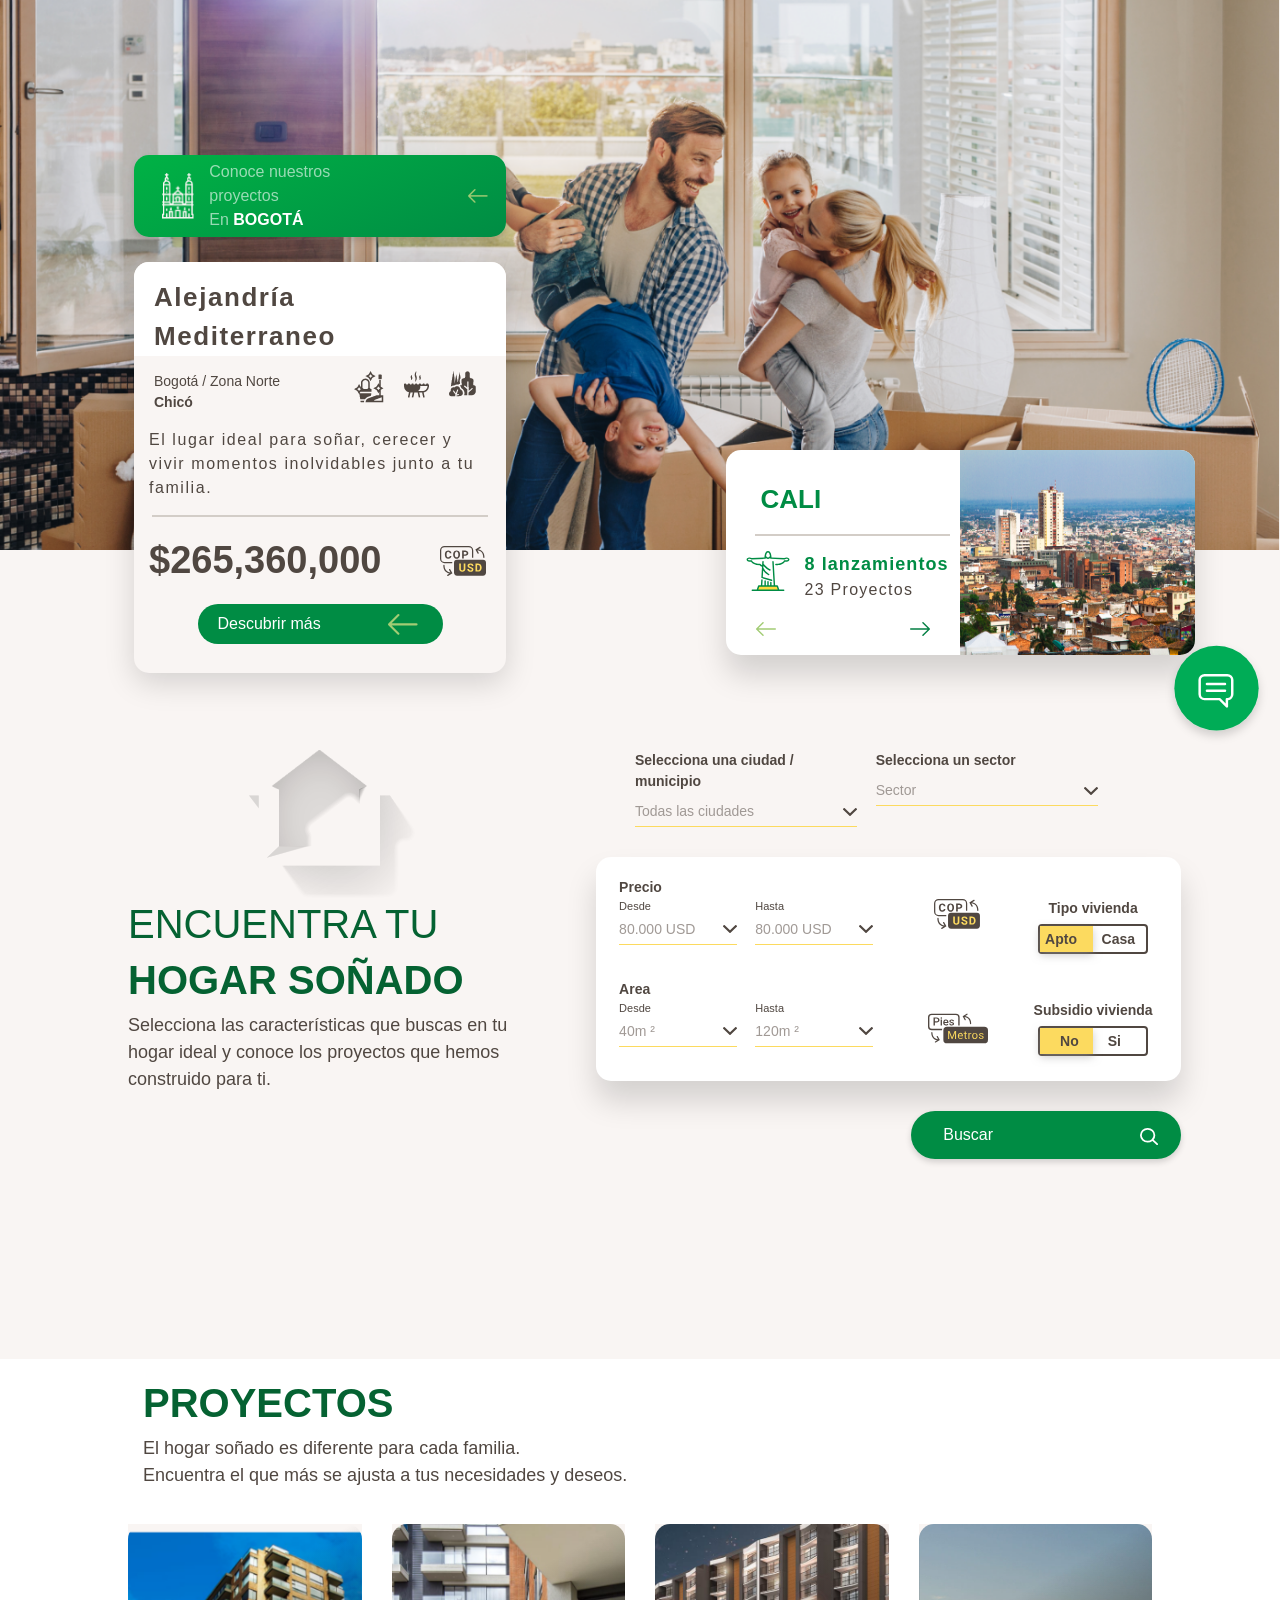
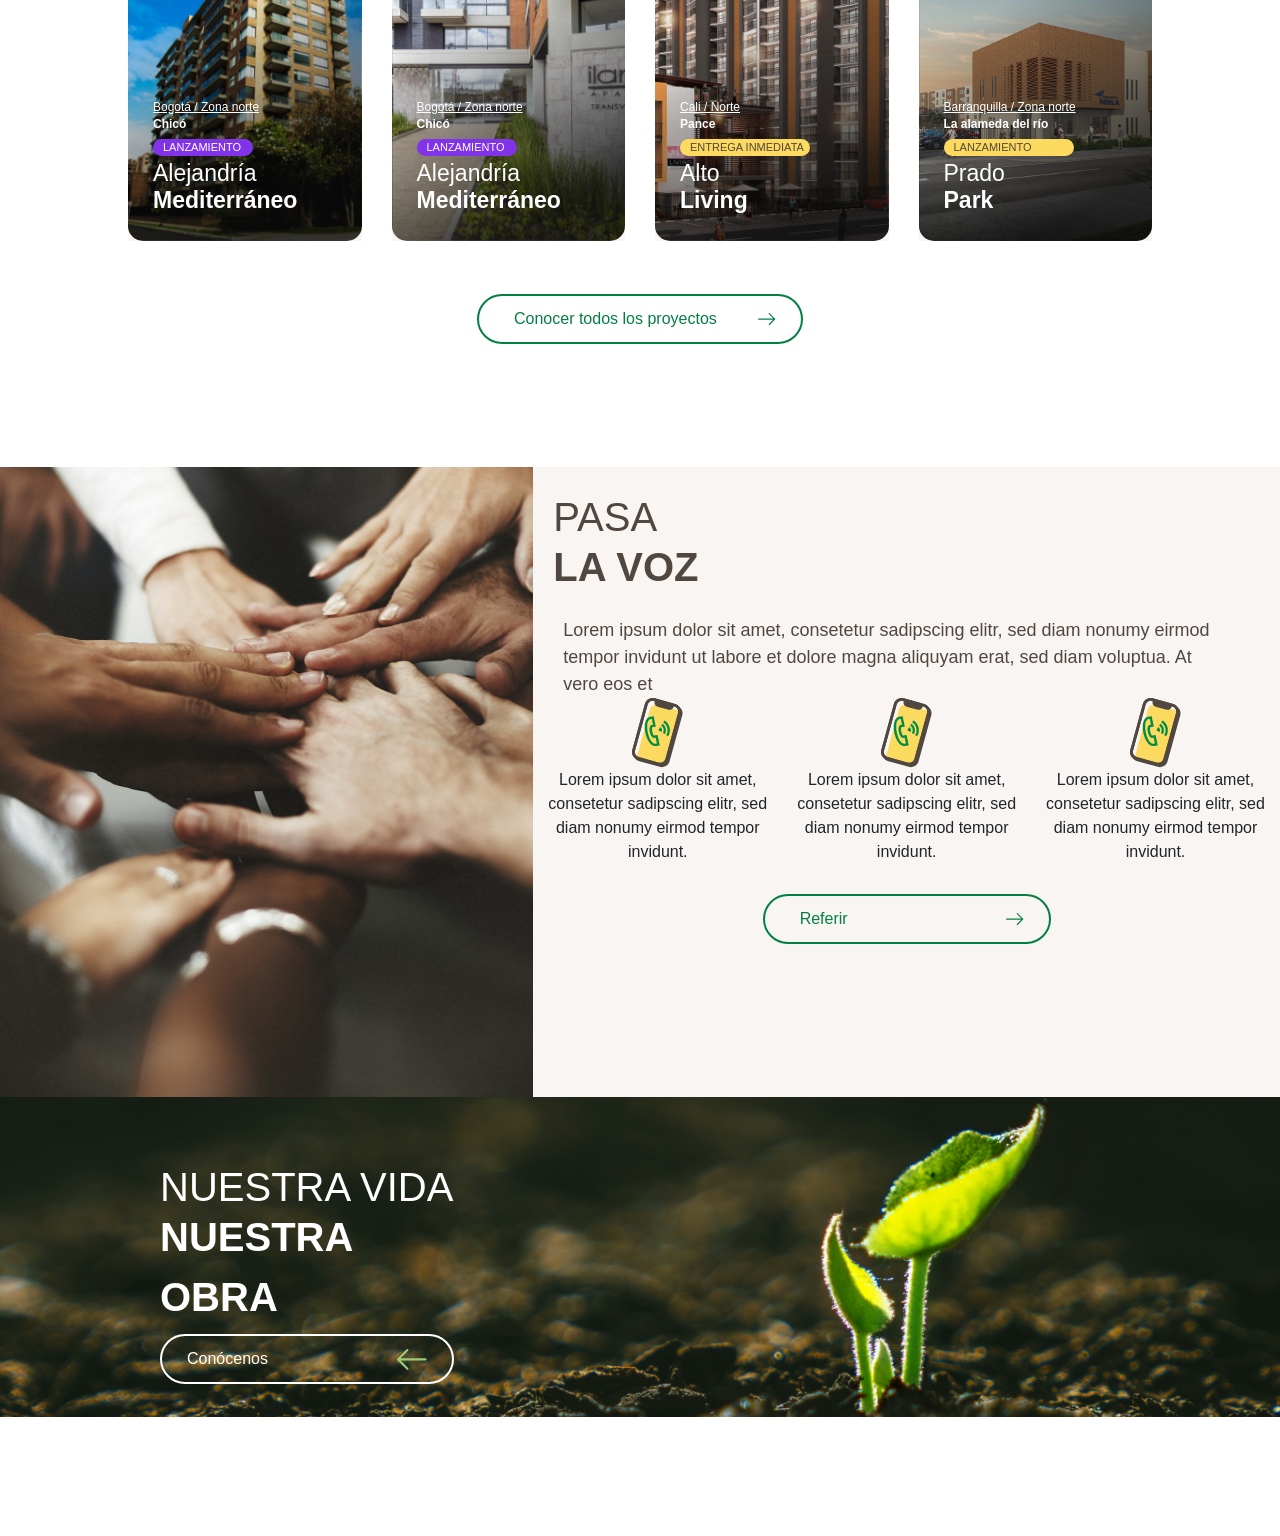
==== commit 6b5c8697: "responsive home en desarrollo" ====
--- a/App/html/home.html
+++ b/App/html/home.html
@@ -10,14 +10,16 @@
 <title>Document</title>
 </head>
 <body> 
+<!--INICIA VISTA DE ESCRITORIO-->
+<div class="view_desktop_home">
+    <div class="container-fluid -pdd-0-i">
 <!--Inicia Imagen familia-->
-<div class="container-fluid -pdd-0-i">
-<section class="-fondoHome">
-<div class="row -row-home">
+    <section class="-fondoHome">
+    <div class="row -row-home">
     <div class="col-6 col-sm-6 col-lg-6  -col-left-home -pdd-0-i">
             <div class="-col-home-left">
             
-<div class="-p-center">
+    <div class="-p-center">
         <div class="-proyectos-bogota">
             <img class="-imgcastillo" src="../assets/images/Group 821.png" alt="">
             <p class="-centro-vertical"><span class="-conoce-proyectos">Conoce nuestros proyectos</span><br><span
@@ -231,7 +233,7 @@
                                         <label for="btn_rotate_type" class="--title-selects-section-two --padd-left-small-yes  p-relative-span-section-two-house ">
                                                 Si
                                         </label>                                                
-                                        <input type="checkbox" id="btn_rotate_type" style="display:none"/>                                           
+                                        <input type="checkbox" onclick="stateBtnRotateType()" id="btn_rotate_type" style="display:none"/>                                           
                                         <label for="btn_rotate_type" class="toggle">                                                                                               
                                         <span></span>            
                                         </label> 
@@ -597,16 +599,142 @@
 </div>
 
 </div>
-
 <!--Finaliza Nuestra Vida-->
 
-<!-- BOTONES ESTATICOS EN LA PAGE -->
-
+</div>
+<!--FINALIZA VISTA DE ESCRITORIO-->
+
+<!--INICIA VISTA MOBILE -->
+    <div class="view_mobile_home">
+            <section class="--section_one_view_mobile_home">
+                    <h1 class="--title_section_two_mobile">ENCUENTRA TU <br> <strong>HOGAR SOÑADO </strong>  </h1>
+                    <div class="--row_section_two_mobile">
+                            <span class="--title_selects_section_one_mobile -mg-top-15 ">Selecciona una ciudad / municipio</span>
+                            <select class="--style_selects_section_two_mobile" name="" id="">
+                                <option value="all-city">
+                                    Todas las ciudades
+                                </option>
+                            </select>
+                            <span class="--title_selects_section_one_mobile -mg-top-15">Selecciona un sector</span>
+                            <select class="--style_selects_section_two_mobile" name="" id="">
+                                <option value="all-city">
+                                    Sector
+                                </option>
+                            </select>
+                            <div class="--row_grid_section_one_mobile">
+                                    <span class="--title_selects_section_one_mobile -mg-top-15 ">precio</span>
+                            </div>
+                            <div class="--row_grid_section_one_mobile">
+                                <div>
+                                        <span class="--desde_text_small mg--bot-5">Desde</span>
+                                        <select class="--style_selects_section_two_mobile" name="" id="">
+                                            <option value="all-city">
+                                                80.000 USD
+                                            </option>
+                                        </select>
+                                </div>
+                                <div>
+                                        <span class="--desde_text_small mg--bot-5">Hasta</span>
+                                        <select class="--style_selects_section_two_mobile" name="" id="">
+                                            <option value="all-city">
+                                                250.000 USD
+                                            </option>
+                                        </select>
+                                </div>
+                  <button type="button" class="--btn-rotate-card-section-two" onclick="imageRotateCurrencyMobile()">  <img  src="../assets/images/Component 1678 – 1.svg" id="imageCurrencyMobile" class="--image-cop-card-section-two" alt=""> </button> 
+
+                            </div>
+                            <div class="--row_grid_section_one_mobile">
+                                    <span class="--title_selects_section_one_mobile  -mg-top-15">Área Construida</span>
+                            </div>
+                            <div class="--row_grid_section_one_mobile">
+                                <div>
+                                        <span class="--desde_text_small mg--bot-5">Desde</span>
+                                        <select class="--style_selects_section_two_mobile" name="" id="">
+                                            <option value="all-city">
+                                                40m &#178;
+                                            </option>
+                                        </select>
+                                </div>
+                                <div>
+                                        <span class="--desde_text_small mg--bot-5">Hasta</span>
+                                        <select class="--style_selects_section_two_mobile" name="" id="">
+                                            <option value="all-city">
+                                                120m &#178;
+                                            </option>
+                                        </select>
+                                </div>
+                  <button class="--btn-rotate-card-section-two" onclick="imageRotateLengthMobile()">   <img src="../assets/images/Group 1471.svg" id="imagesLengthMobile" class="--image-pies-card-section-two" alt=""> </button>
+
+                            </div>
+                            <div class="--row_grid_section_one_mobile">
+                                    <span class="--title_btn_rotate_mobile --tac"> Subsidio vivienda </span>
+                                    <span class="--title_btn_rotate_mobile --tac"> Tipo vivienda </span>
+                            </div>
+                            <div class="--row_grid_section_one_mobile">
+                                    <div class="--container-btn-rotate-mobile">   
+                                            <label for="btn_rotate_subsidio_mobile" class="--title-selects-section-two  p-relative-span-section-two-apto-mobile ">
+                                                    No
+                                            </label> 
+                                            <label for="btn_rotate_subsidio_mobile" class="--title-selects-section-two  p-relative-span-section-two-house-mobile ">
+                                                    Si
+                                            </label>                                                
+                                            <input type="checkbox" id="btn_rotate_subsidio_mobile" style="display:none"/>                                           
+                                            <label for="btn_rotate_subsidio_mobile" class="toggle">                                                                                               
+                                            <span></span>            
+                                            </label>    
+                                    </div>
+                                    <div class="--container-btn-rotate-mobile">   
+                                            <label for="btn_rotate_type_mobile" class="--title-selects-section-two  p-relative-span-section-two-apto-mobile ">
+                                                    Apto
+                                            </label> 
+                                            <label for="btn_rotate_type_mobile" class="--title-selects-section-two  p-relative-span-section-two-house-mobile ">
+                                                    Casa
+                                            </label>                                                
+                                            <input type="checkbox" id="btn_rotate_type_mobile" style="display:none"/>                                           
+                                            <label for="btn_rotate_type_mobile" class="toggle">                                                                                               
+                                            <span></span>            
+                                            </label>    
+                                    </div>
+                            </div>
+                    
+                                <button class="--btn_green_search_mobile -mg-top-15"> <Span> Buscar</Span> <img src="../assets/images/search-icon.svg" class="--f_right_icon_search" alt=""> </button>
+                       
+                    </div>
+                  
+                </section>
+
+                <section class="--section_two_view_mobile_home">
+                    <h1 class="--title_section_two_mobile --c-marron-i"><strong> PROYECTOS </strong>  </h1>
+                    <p class="--title_section_two_mobile --size-mid-vw --c-marron-i">
+                            El hogar soñado es diferente para cada familia. Encuentra el que más se ajusta a tus necesidades.
+                    </p>
+                    <div class="-mg-top-25">
+                        <span> Desarrollo de las Card</span>
+                    </div>
+                </section>
+                <section class="--section_three_view_mobile_home"> 
+                    <div class="image_banner_section_three_100">
+                        
+                    </div>
+                </section>
+
+            </div>
+    </div>
+<!--FINALIZA VISTA MOBILE -->
+
+
+
+
+<!--INICIA BOTONES ESTATICOS EN LA PAGE -->
 <button class="--btn-contact-layout"> 
-<img src="../assets/images/Component 1673 – 15.svg" class="--btn-contact-layout-image"  alt=""> </button>
+<img src="../assets/images/Component 1673 – 15.svg" class="--btn-contact-layout-image"  alt=""> 
+</button>
+<!--FINALIZA BOTONES ESTATICOS EN LA PAGE -->
+
+
 
 <!--Inicia Script-->
-
 <script src="../js/interactivity.js"></script>
 <!--Finaliza Script-->
 
--- a/App/css/index.css
+++ b/App/css/index.css
@@ -1,15 +1,17 @@
 /* INICIO HOJA DE ESTILOS DEL HOME - MAQUETA 1*/
  *{ 
      font-family: Roboto, sans-serif;
+        zoom: 100%;
  }
 
 html, body {
     margin: 0;
     padding: 0;
 }
-body { width: 100%;}
-
-p { margin: 0 !important;}
+
+     body { width: 100%; }
+
+p { margin: 0 !important; }
 
 @import url('https://fonts.googleapis.com/css?family=Roboto:100,100i,300,300i,400,400i,500,500i,700,700i,900,900i&display=swap');
 .-fondoHome {
@@ -125,7 +127,8 @@
     font-weight: 400;
 }
 .-btn-green-card-back { width: 85%; margin: 0 auto; border: solid 2px white; height: 40px ; background-color: transparent; border-radius: 24px; color: white;}
-.-mg-top-25{margin-top: 20px;}
+.-mg-top-25{margin-top: 20px !important;}
+.-mg-top-15 { margin-top: 15px !important;}
 .-chico {
     font-weight: bold;
 }
@@ -208,9 +211,10 @@
     padding: 20px 10% !important;
 }
 .--btn-contact-layout-image { 
-    width: 80px;
-    height: 80px;
-}
+    width: 9vw;
+   
+}
+.--desde_text_small { color: #504741; font-size: 3vw; font-weight: 400; margin-top: -5px;}
 .-p-icon-alejandria { 
     margin: 0 10px 0;
 }
@@ -226,6 +230,7 @@
     flex-direction: row;
     justify-content: center;
 }
+
 .-content-arrows-card-cali-home { width: 100%; display: flex; justify-content: space-between; padding: 20px 30px 0 10px !important;}
 .-text-cali-green-card { color:#008C44 ; font-size: 26px; font-weight: 700; margin: 15px 0 0 15px;}
 .-content-card-cali-icon { width: 100%; display: flex;}
@@ -642,14 +647,15 @@
 .content__center { width: 50%; margin: 0 auto; padding-top: 60px;}
 .mg-top-40 { margin-top: 40px;}
 .mg--top-10 {margin-top: -10px; }
-.mg--top-5 { margin-top: 5px;}
+.mg--bot-5 { margin-bottom: -5px !important;}
+.mg--top-5 { margin-top: 7px !important;}
 .pdd--box { padding: 20px 0 20px 20px}
 .d-block { display: block !important; }
 .-row-sub-card-back { width: 100%; display: flex; justify-content: space-between;}
 .--style-selects-section-two { width: 222px; height: 30px;
      background-color: transparent; border: none; margin-top: 5px; border-bottom: solid 1px #FCDA5F;
       color:#A09995; font-size: 14px; background: url(../assets/images/arrow-bot-marron.svg) no-repeat right; } 
-.prueba { width: 100%; height: 50px; background-color: green; margin:  0 5%;}
+
 .--d-flex-column { display: flex; flex-direction: column !important; margin: 0 2%;}
 .--card-right-section-two-white { width: 100%; padding: 20px; border-radius: 15px;
      box-shadow: 0px 20px 30px #00000026; background-color: white;
@@ -661,7 +667,7 @@
 .--w-100-i { width: 90% !important; margin: 0 auto 0 0; }
 .--image-cop-card-section-two { width: 46px; height: 30px; margin: 0 auto;}
 .--container-btn-rotate { width: 110px; height: 30px; border: solid 2px #504741; border-radius: 4px; margin: 5px auto; }
-.--tac { text-align: center; margin: 0 auto;}
+.--tac { text-align: center;}
 .--content-left-btn-rotate{ width: 47%; height: 100%; background-color: #FCDA5F;}
 .--content-mid-btn-rotate{ width: 6%; height: 100%; background-color: #504741; opacity: 0.15;}
 .--content-right-btn-rotate { width: 47%; height: 100%; background-color: #F8F6F4;}
@@ -672,7 +678,6 @@
 .--style-search-section-two input[type=search]::placeholder {  color: white; font-size: 16px; font-weight: 500; }
 .-input-search-green-section-two { cursor: pointer; background-color: transparent; width: 80%; border: none; color: white;}
 .btn-icon-search { background-color: transparent; cursor: pointer; border: none;}
-
 /* Finaliza sección Nuestra Vida-Obra */
 
 /* FINAL HOJA DE ESTILOS DEL HOME - MAQUETA 1*/
@@ -1059,6 +1064,27 @@
     transition: all 0.4s ease;
   }
   /*FINALIZA CHECKBOX TIPO VIVIENDA*/
+
+    /* INICIA CHECKBOX TIPO VIVIENDA MOBILE*/
+    #btn_rotate_subsidio_mobile:checked + .toggle:before {
+        background: white;
+         
+    
+      }
+      #btn_rotate_subsidio_mobile:checked + .toggle span {
+      
+    
+        background: #FCDA5F;
+        transform: translateX(100%);
+        transition: all 0.2s cubic-bezier(0.8, 0.4, 0.3, 1.25), background 0.15s ease;
+        box-shadow: 0 3px 8px rgba(79, 46, 220, 0.2);
+      }
+      #btn_rotate_subsidio_mobile:checked + .toggle span:before {
+        transform: scale(3);
+        opacity: 0;
+        transition: all 0.4s ease;
+      }
+      /*FINALIZA CHECKBOX TIPO VIVIENDA MOBILE*/
   
 /* INICIA CHECKBOX SUBSIDIO VIVIENDA*/
 #btn_rotate_type:checked + .toggle:before {
@@ -1080,6 +1106,27 @@
     transition: all 0.4s ease;
   }
   /*FINALIZA CHECKBOX SUBSIDO VIVIENDA*/
+
+  /* INICIA CHECKBOX SUBSIDIO VIVIENDA MOBILE */
+#btn_rotate_type_mobile:checked + .toggle:before {
+    background: white;
+     
+
+  }
+  #btn_rotate_type_mobile:checked + .toggle span {
+  
+
+    background: #FCDA5F;
+    transform: translateX(100%);
+    transition: all 0.2s cubic-bezier(0.8, 0.4, 0.3, 1.25), background 0.15s ease;
+    box-shadow: 0 3px 8px rgba(79, 46, 220, 0.2);
+  }
+  #btn_rotate_type_mobile:checked + .toggle span:before {
+    transform: scale(3);
+    opacity: 0;
+    transition: all 0.4s ease;
+  }
+  /*FINALIZA CHECKBOX SUBSIDO VIVIENDA MOBILE */
 
 
   .p-relative-span-section-two-apto  {
@@ -1103,12 +1150,60 @@
  label { 
      cursor: pointer !important;
  }
- 
+ .--c-marron-i {  color: #504741 !important;}
 /* FINALIZA ESTILOS DE LOS CHECKBOX*/
 
-  
+.view_mobile_home { display: none;}
+@media screen and (max-width: 768px) 
+    {
+        .view_desktop_home{display: none;}
+        .view_mobile_home { display: initial;}
+        .--section_one_view_mobile_home { width: 100%; height: auto; padding: 35px 30px; background-color: #F9F5F3;}
+        .--section_two_view_mobile_home { width: 100%; height: auto; padding: 35px 30px; background-color: white; }
+        .--section_three_view_mobile_home {width: 100%; height: auto; padding: 0px 0px 35px; background-color: #F9F5F3; }
+        .--title_section_two_mobile { font-size: 7vw; letter-spacing: 2px;  color: #008C44; font-weight: 400;}
+        .--row_section_two_mobile { width: 100%; display: flex; flex-direction: column;}
+        .--title_selects_section_one_mobile { color:#504741 ; font-weight: 700; font-size: 4vw;margin-top: 5px;}
+        .--style_selects_section_two_mobile {  width: 90%;
+             background-color: transparent; border: none; border-bottom: solid 1px #FCDA5F;
+              color:#A09995; font-size: 14px; background: url(../assets/images/arrow-bot-marron.svg) no-repeat right;
+        }
+        .--row_grid_section_one_mobile { width: 100%; display: grid; grid-template-columns: repeat(2, 40%) 20%;}
+        .--title_btn_rotate_mobile  { font-size: 3vw; color: #504741; font-weight: 700; }
+         .p-relative-span-section-two-apto-mobile  {
+            position: absolute;
+             padding: 3px 0 0 5px;
+            z-index: 5;
+           
+           }
+           .p-relative-span-section-two-house-mobile {
+             position: absolute;
+              padding: 3px 0 0 20%;
+             z-index: 5;
+            
+            }
+            .image_banner_section_three_100 { width: 100%; height: 38vh; background-image: url(../assets/images/AdobeStock_181205632.png); background-size: cover;background-position-y: center; background-position-x: center;}
+            .--size-mid-vw {font-size: 5vw !important; }
+.--container-btn-rotate-mobile { width: 90%;  height: 30px; border: solid 2px #504741; border-radius: 4px; margin: 5px auto; }
+    .--btn_green_search_mobile { padding: 0 20px; width: 100%; height: 35px; background-color: #008C44; border-radius:  4px; border: none; color: white;}
+    .--f_right_icon_search { float: right;}
+    
+    }
+
+
+
+    @media screen and (max-width: 410px) {
+        .p-relative-span-section-two-house-mobile {
+            position: absolute;
+             padding: 3px 0 0 17%;
+            z-index: 5;
+           
+           }
+    }
 
 /*finaliza testimonio*/
 
+
 select{ appearance:none !important; -webkit-appearance: none; -moz-appearance: none;}
-button:focus {outline:0 !important;}+button:focus {outline:0 !important;}
+option { width: 100%;}
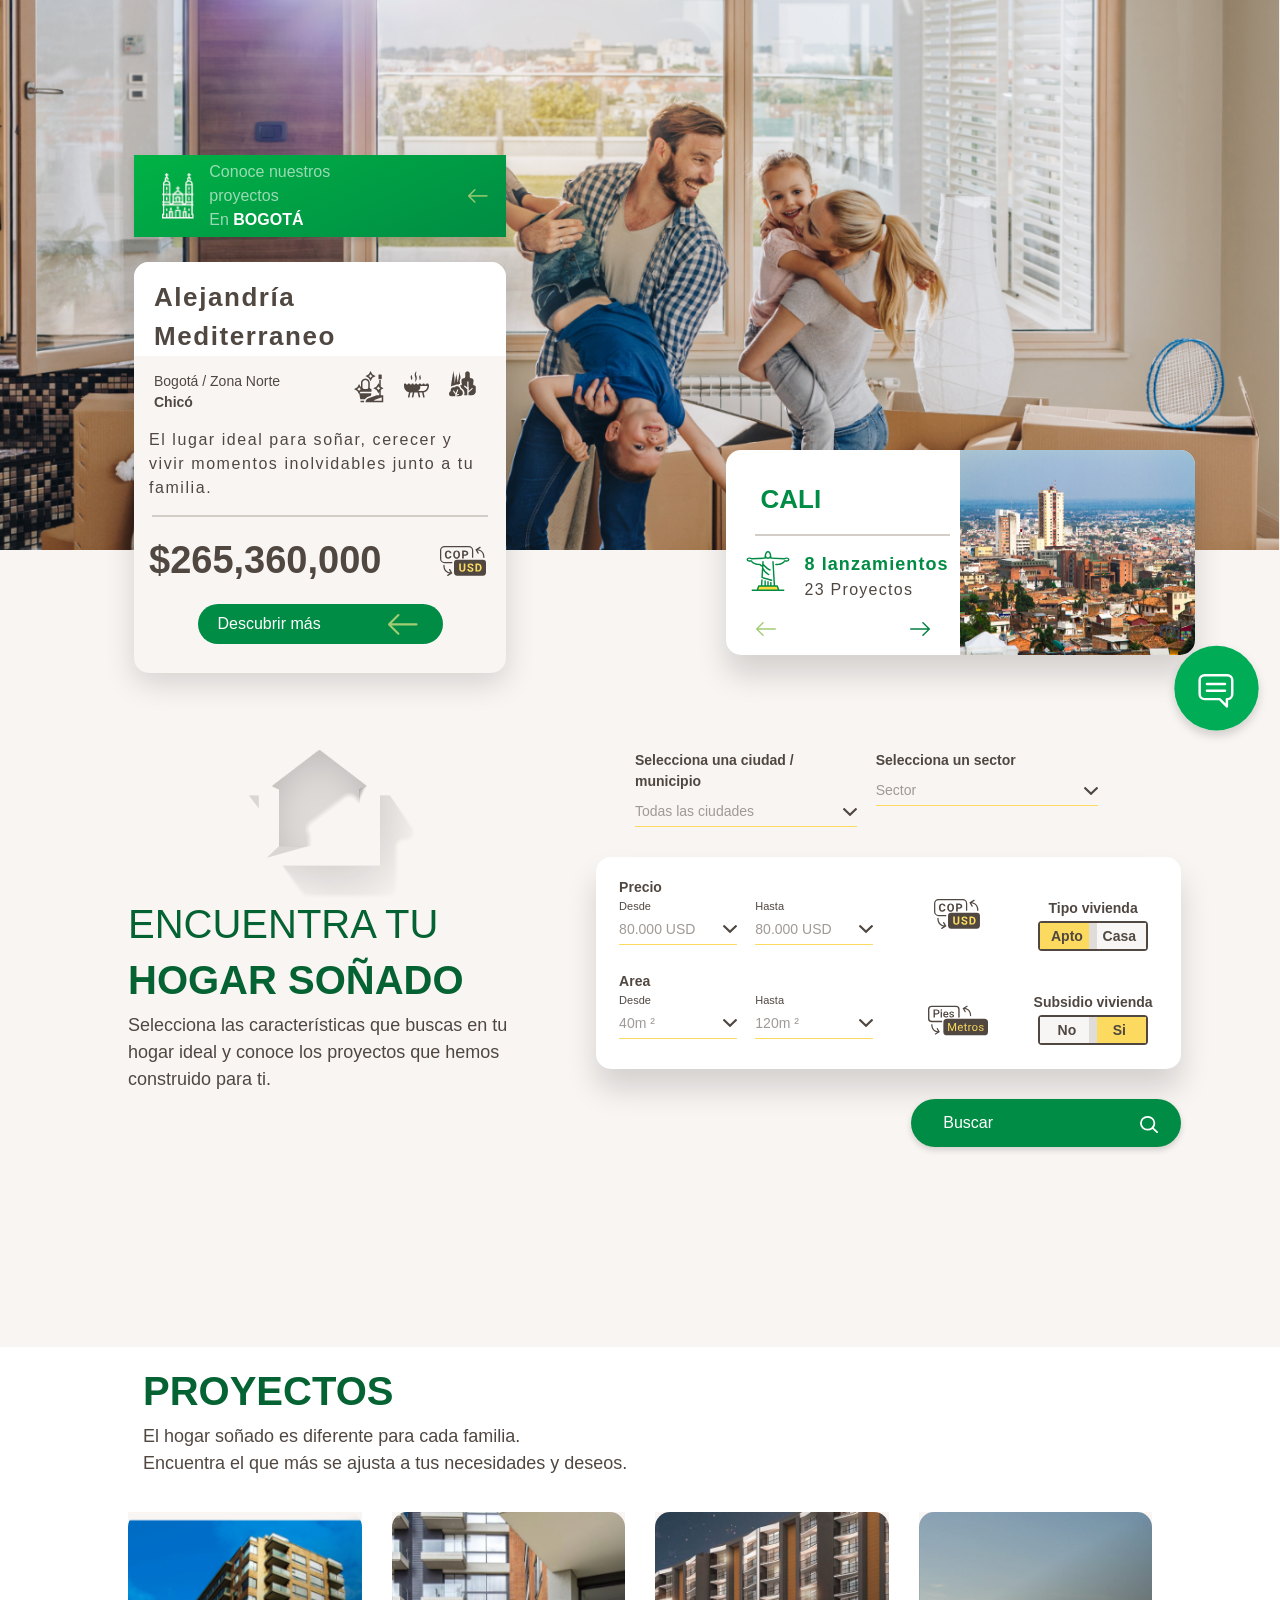
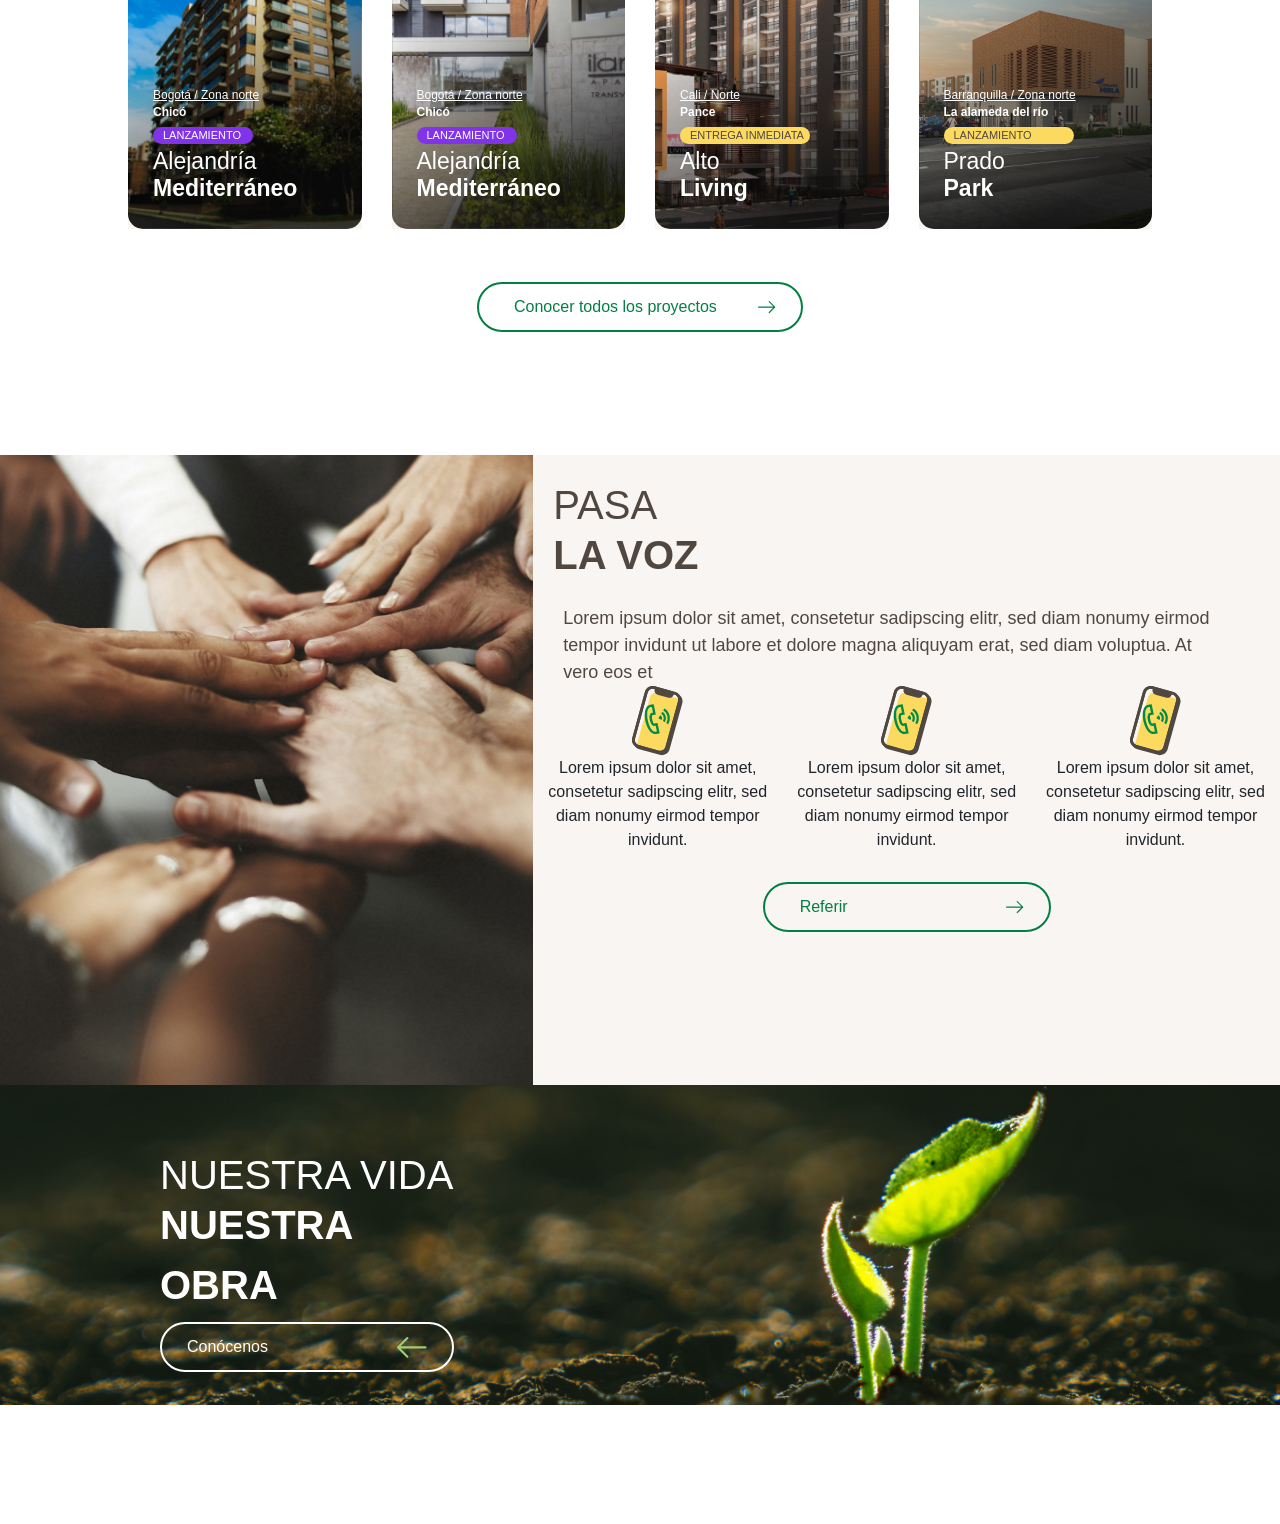
==== commit 7ff2589b: "botones funcionales de doble input" ====
--- a/App/html/home.html
+++ b/App/html/home.html
@@ -184,18 +184,31 @@
                         <span class="--title-selects-section-two  --tac"> Tipo vivienda </span>
 
                         <!-- INICIA DESARROLO DE LOS CHECKBOX TOGGLE-->
-                            <div class="--container-btn-rotate">   
-                                    <label for="cbx" class="--title-selects-section-two  p-relative-span-section-two-apto ">
-                                            Apto
-                                    </label> 
-                                    <label for="cbx" class="--title-selects-section-two  p-relative-span-section-two-house ">
-                                            Casa
-                                    </label>                                                
-                                    <input type="checkbox" id="cbx" style="display:none"/>                                           
-                                    <label for="cbx" class="toggle">                                                                                               
-                                    <span></span>            
-                                    </label>    
-                            </div>
+                        <div class="content-labels-inputs-check-home">
+                                <label for="type-checkbox" class="--title-selects-section-two w-50-total-home --tac"> Apto</label>
+                                <label for="type-checkbox type-checkbox-two"  class="--title-selects-section-two  w-50-total-home --tac"> Casa </span>
+
+                           </div>
+
+                       <div class="--container-btn-rotate radiossubsidio">
+
+                          
+                           <label class="content-input">
+                               <input type="radio" name="tipo-vivienda" value="not"  id="type-checkbox" checked> 
+                               <i></i>
+                               
+                           </label>
+                               <div class="span-mid-btn-checkbox-section-two">
+
+                               </div>
+                               <label class="content-input">
+                                    <input type="radio" name="tipo-vivienda"  value="yes" id="type-checkbox type-checkbox-two"> 
+                                    <i></i>
+                                    
+                                </label>
+                          
+                           
+                       </div>
                         <!-- FINALIZA DESARROLO DE LOS CHECKBOX TOGGLE-->
 
                     </div>
@@ -226,18 +239,31 @@
                             </div>
                             <div class="--d-flex-column">
                                 <span class="--title-selects-section-two  --tac"> Subsidio vivienda </span>
-                                <div class="--container-btn-rotate">
-                                        <label for="btn_rotate_type" class="--title-selects-section-two --padd-left-small-no p-relative-span-section-two-apto ">
-                                                No
-                                        </label> 
-                                        <label for="btn_rotate_type" class="--title-selects-section-two --padd-left-small-yes  p-relative-span-section-two-house ">
-                                                Si
-                                        </label>                                                
-                                        <input type="checkbox" onclick="stateBtnRotateType()" id="btn_rotate_type" style="display:none"/>                                           
-                                        <label for="btn_rotate_type" class="toggle">                                                                                               
-                                        <span></span>            
-                                        </label> 
-                                </div>
+                                <div class="content-labels-inputs-check-home">
+                                        <label for="subsidio-checkbox" class="--title-selects-section-two w-50-total-home --tac"> No</label>
+                                        <label for="subsidio-checkbox subsidio-checkbox-two"  class="--title-selects-section-two  w-50-total-home --tac"> Si </span>
+       
+                                   </div>
+       
+                               <div class="--container-btn-rotate radiossubsidio">
+       
+                                  
+                                   <label class="content-input">
+                                       <input type="radio" name="subsidio" value="not"  id="subsidio-checkbox"> 
+                                       <i></i>
+                                       
+                                   </label>
+                                       <div class="span-mid-btn-checkbox-section-two">
+       
+                                       </div>
+                                       <label class="content-input">
+                                            <input type="radio" name="subsidio"  value="yes" id="subsidio-checkbox subsidio-checkbox-two" checked> 
+                                            <i></i>
+                                            
+                                        </label>
+                                  
+                                   
+                               </div>
                             </div>
                         </div>
         </div>
@@ -704,6 +730,8 @@
                   
                 </section>
 
+                <!-- INICIA  SECCION CARD MOBILE -->
+
                 <section class="--section_two_view_mobile_home">
                     <h1 class="--title_section_two_mobile --c-marron-i"><strong> PROYECTOS </strong>  </h1>
                     <p class="--title_section_two_mobile --size-mid-vw --c-marron-i">
@@ -713,11 +741,51 @@
                         <span> Desarrollo de las Card</span>
                     </div>
                 </section>
+
+                <!-- FINALIZA  SECCION CARD MOBILE -->
+
+
                 <section class="--section_three_view_mobile_home"> 
                     <div class="image_banner_section_three_100">
+                           <p class="--text_pasa_voz_section_three_mobile">
+                               PASA <br>
+                               <strong> LA VOZ </strong>
+                           </p>
                         
                     </div>
+
+                    <p class="--paragraph-pdd-box"> 
+                            Sed ut perspiciatis unde omnis iste natus error sit voluptatem accusantium doloremque laudantium, totam rem aperiam, eaque ipsa quae ab illo inventore veritatis et quasi architecto beatae vitae dicta sunt explicabo. Nemo enim ipsam voluptatem quia voluptas sit
+                    </p>
+                    <div class="--w-100--">
+                        <img src="../assets/images/Group 1320.png" class="--mg-auto--" alt="">
+                    </div>
+                    <p class="--paragraph-pdd-box"> 
+                            Sed ut perspiciatis unde omnis iste natus error sit voluptatem accusantium doloremque laudantium, totam rem aperiam, eaque ipsa quae ab illo inventore veritatis et quasi architecto beatae vitae dicta sunt explicabo. Nemo enim ipsam voluptatem quia voluptas sit
+                    </p>
+                    <div class="--w-100--">
+                        <img src="../assets/images/Group 1320.png" class="--mg-auto--" alt="">
+                    </div>
+                    <p class="--paragraph-pdd-box"> 
+                            Sed ut perspiciatis unde omnis iste natus error sit voluptatem accusantium doloremque laudantium, totam rem aperiam, eaque ipsa quae ab illo inventore veritatis et quasi architecto beatae vitae dicta sunt explicabo. Nemo enim ipsam voluptatem quia voluptas sit
+                    </p>
+                    <div class="--w-100--">
+                        <img src="../assets/images/Group 1320.png" class="--mg-auto--" alt="">
+                    </div>
+                    <p class="--paragraph-pdd-box"> 
+                            Sed ut perspiciatis unde omnis iste natus error sit voluptatem accusantium doloremque laudantium, totam rem aperiam, eaque ipsa quae ab illo inventore veritatis et quasi architecto beatae vitae dicta sunt explicabo. Nemo enim ipsam voluptatem quia voluptas sit
+                    </p>
+
+                    <button class="--btn--"> <span>Referir </span>  </button>
                 </section>
+
+
+                <!-- IINICIA  SECCION PARA EL DESARROLLO DE JUAN -->
+                <section> 
+                     <!-- DESARROLLO DE NUESTRA VIDA-->
+                </section>
+                <!-- FINALIZA  SECCION PARA EL DESARROLLO DE JUAN -->
+
 
             </div>
     </div>
--- a/App/css/index.css
+++ b/App/css/index.css
@@ -2,14 +2,20 @@
  *{ 
      font-family: Roboto, sans-serif;
         zoom: 100%;
+        box-sizing: border-box;
+        -webkit-box-sizing: border-box;
+        -moz-box-sizing: border-box;
  }
+ label { margin: 0 !;}
 
 html, body {
     margin: 0;
     padding: 0;
 }
 
-     body { width: 100%; }
+body { width: 100%; }
+label { margin-bottom: 0 !important ;}
+
 
 p { margin: 0 !important; }
 
@@ -30,7 +36,8 @@
 .-proyectos-bogota {
     background: transparent linear-gradient(156deg, #00B245 0%, #008C44 100%) 0% 0% no-repeat padding-box;
     box-shadow: 0px 4px 6px #50474134;
-    border-radius: 15px;
+    border-radius: 1
+    5px;
     opacity: 1;
     width: 372px;
     font-family: 'Roboto', sans-serif;
@@ -666,7 +673,7 @@
 .--text-small-card-section-two { color: #504741; font-size: 11px ; font-weight: 400; }
 .--w-100-i { width: 90% !important; margin: 0 auto 0 0; }
 .--image-cop-card-section-two { width: 46px; height: 30px; margin: 0 auto;}
-.--container-btn-rotate { width: 110px; height: 30px; border: solid 2px #504741; border-radius: 4px; margin: 5px auto; }
+.--container-btn-rotate { width: 110px; height: 30px; display: flex; border: solid 2px #504741; border-radius: 4px; margin: 0px auto; }
 .--tac { text-align: center;}
 .--content-left-btn-rotate{ width: 47%; height: 100%; background-color: #FCDA5F;}
 .--content-mid-btn-rotate{ width: 6%; height: 100%; background-color: #504741; opacity: 0.15;}
@@ -1154,13 +1161,14 @@
 /* FINALIZA ESTILOS DE LOS CHECKBOX*/
 
 .view_mobile_home { display: none;}
-@media screen and (max-width: 768px) 
+     @media screen and (max-width: 768px) 
+    /* ESTILOS VISTA MOBILE DEL HOME */
     {
         .view_desktop_home{display: none;}
         .view_mobile_home { display: initial;}
         .--section_one_view_mobile_home { width: 100%; height: auto; padding: 35px 30px; background-color: #F9F5F3;}
         .--section_two_view_mobile_home { width: 100%; height: auto; padding: 35px 30px; background-color: white; }
-        .--section_three_view_mobile_home {width: 100%; height: auto; padding: 0px 0px 35px; background-color: #F9F5F3; }
+        .--section_three_view_mobile_home {width: 100%; height: auto; padding: 0px; background-color: #F9F5F3; }
         .--title_section_two_mobile { font-size: 7vw; letter-spacing: 2px;  color: #008C44; font-weight: 400;}
         .--row_section_two_mobile { width: 100%; display: flex; flex-direction: column;}
         .--title_selects_section_one_mobile { color:#504741 ; font-weight: 700; font-size: 4vw;margin-top: 5px;}
@@ -1187,10 +1195,20 @@
 .--container-btn-rotate-mobile { width: 90%;  height: 30px; border: solid 2px #504741; border-radius: 4px; margin: 5px auto; }
     .--btn_green_search_mobile { padding: 0 20px; width: 100%; height: 35px; background-color: #008C44; border-radius:  4px; border: none; color: white;}
     .--f_right_icon_search { float: right;}
-    
+    .--text_pasa_voz_section_three_mobile { padding: 30px; font-size: 9vw; color: white;}
+    .--paragraph-pdd-box { 
+        padding: 50px; color: #504741; letter-spacing: 1px;
     }
-
-
+.-w-100-- { width: 100%; }
+.--mg-auto-- { margin: 0 40%; padding: 25px 0 !important; }
+
+
+
+
+    }
+  
+
+.--text_pasa_voz_section_three_mobile { }
 
     @media screen and (max-width: 410px) {
         .p-relative-span-section-two-house-mobile {
@@ -1203,7 +1221,414 @@
 
 /*finaliza testimonio*/
 
+ .testimonios__subtitle {
+    text-align: center;
+ }
+
+ .img__plano__general{
+     background-image: url(../assets/images/Image\ 55.png);
+     background-repeat: no-repeat;
+    background-size: cover;
+    height: 15vw;
+    width: 60%;
+ }
+
+ .img__ico__proyectos__1{
+    background-image: url(../assets/images/Group\ 1576.svg);
+    background-repeat: no-repeat;
+    height: 5vh;
+ }
+
+ .img__ico__proyectos__2{
+    background-image: url(../assets/images/Group\ 1570.svg);
+    background-repeat: no-repeat;
+    height: 5vh;
+ }
+
+ .img__ico__proyectos__3{
+    background-image: url(../assets/images/Group\ 1577.svg);
+    background-repeat: no-repeat;
+    height: 5vh;
+ }
+
+ .img__ico__proyectos__4{
+    background-image: url(../assets/images/Group\ 1571.svg);
+    background-repeat: no-repeat;
+    height: 5vh;
+ }
+
+ .img__ico__proyectos__5{
+    background-image: url(../assets/images/Group\ 1277.svg);
+    background-repeat: no-repeat;
+    height: 5vh;
+ }
+
+
+ .img__slider{
+    background-image: url(../assets/images/shutterstock_641525947.png);
+    background-repeat: no-repeat;
+    height: 50vh;
+ }
 
 select{ appearance:none !important; -webkit-appearance: none; -moz-appearance: none;}
-button:focus {outline:0 !important;}
-option { width: 100%;}+
+.proyectos__multimedia {
+    width: 100%;
+}
+.row__multimedia {
+    width: 100%;
+    margin: 0 !important;
+}
+.box__multimedia {
+    width: 100%;
+    align-content: center;
+    padding: 25%;
+}
+.box__multimedia__text {
+    color: #FFFFFF;
+}
+
+
+.img__recorridos360 {
+    background-image: url(../assets/images/Image\ 36.png);
+    background-repeat: no-repeat;
+    background-size: cover;
+    /* filter:brightness(0.4);
+    color: #FFFFFF !important;
+    text-align: center; */
+    margin-right: 1%;
+
+ }
+
+ .img__video{
+    background-image: url(../assets/images/Image\ 37.png);
+    background-repeat: no-repeat;
+    background-size: cover;
+    margin-right: 1%;
+ }
+
+ .img__galeria{
+    background-image: url(../assets/images/Image\ 38.png);
+    background-repeat: no-repeat;
+    background-size: cover;
+ }
+
+.container__plano {
+    padding: 10% 5% 10% 5%;
+}
+.plano__title {
+    font: Bold 28px/33px Roboto;
+    letter-spacing: 1.68px;
+    color: #504741;
+    text-align: center;
+}
+
+.plano__title__caracteristicas {
+    font: Bold 28px/33px Roboto;
+    letter-spacing: 1.68px;
+    color: #504741;
+    text-align: left;
+}
+.plano__buttons {
+    border: 1px solid #000000;
+    width: 100%;
+    text-align: center;
+}
+
+
+.container__mapa {
+    
+}
+
+.container__pasa__voz {
+    background-image: url(../assets/images/vozbig.png);
+    background-repeat: no-repeat;
+    background-position: center top;
+    background-size: cover;
+}
+.row__voz {
+    padding: 2% 0% 2% 0%;
+    /* padding-top: 4%; */
+}
+.icon__content__voz {
+    text-align: right;
+}
+.voz__icon {
+    margin-top: 20%;
+    justify-content: center;
+}
+
+.voz__title {
+    text-align: left;
+    color: #FFFFFF;
+    font-size: 40px;
+}
+.vl {
+    margin-top: 20%;
+    border-left: 2px solid #ffffff;
+    height: 100px;
+}
+.voz__content__info {
+    margin-top: 1%;
+    color: #FFFFFF;
+}
+.btn__voz {
+    border-radius: 50px;
+    border: 2px solid #FFFFFF;
+    color: #FFFFFF;
+    background: transparent;
+    padding: 2% 1%;
+    width: 15vw;
+    padding: 5px;
+    height: 4vh;
+    margin-top: 2% !important;
+    padding-bottom: 5%;
+}
+.testimonio__image {
+    width: 92px;
+    height: 92px;
+    border-radius: 150px;
+    float: left;
+}
+.testimonio__nombre {
+    margin-top: 7%;
+    margin-left: 5%;
+    text-align: center;
+    float: left;
+}
+.testimonio__container {
+    margin: 3% 0%;
+}
+
+.fondo__boletin{
+    background-color: green;
+    padding: 2% 15%;
+}
+
+.correo::placeholder {
+    color: #FFFFFF;
+    opacity: 0.5;
+}
+.separador__correo {
+    background-color: transparent;
+    width: 80%;
+    margin-top: 0 !important;
+    margin: 10%;
+}
+
+.container__form {
+    margin-top: 5%;
+    margin-bottom: 10%;
+}
+
+.sala__ventas__container {
+    margin-left: 10%;
+}
+.sala__ventas__card {
+    background: #FFFFFF 0% 0% no-repeat padding-box !important;
+    box-shadow: 0px 5px 9px #0000001A !important;
+    border-radius: 80px;
+}
+
+.horarios__sala {
+    text-align: center;
+    color: #FFFFFF;
+    background: green;
+}
+
+.home__container {
+    background-image: url(../assets/images/Image49.png);
+    background-size: 100%;
+    background-repeat: no-repeat;
+    background-position: center top;
+    width: 120%;
+    border-radius: 10px;
+}
+
+.text__container__home {
+    padding: 50% 30% 0% 30%;
+}
+
+.home__card {
+    background: #FFFFFF 0% 0% no-repeat padding-box;
+    box-shadow: 0px 5px 9px #0000001A;
+    border-radius: 15px;
+}
+
+body {
+    overflow-x: hidden;
+}
+
+.flecha__dere__referir{
+    width: 13%;
+    float: right;
+    padding: 6px 8px 0 0;
+    color: #FFFFFF;
+}
+
+.texto__btn__referir{
+    float: left;
+    font-family: roboto;
+    font-weight: normal;
+    padding-left: 30px;
+    padding-bottom: 2%;
+    
+}
+
+.title__pasa__voz{
+    max-width: 15% !important;
+}
+
+.comentario__text__area{
+    resize: none;
+}
+
+.form__margin{
+    margin: 4%;
+}
+.--form__btn__enviar{
+    /* justify-content: center !important; */
+}
+
+.--from__img__btn__enviar{
+    width: 12%;
+}
+
+.--style-inputs-section-two{
+
+    width: 222px; height: 30px;
+     background-color: transparent; border: none; margin-top: 5px; border-bottom: solid 1px #FCDA5F;
+      color:#A09995; font-size: 14px; ; 
+}
+
+.--title-inputs-section-two{
+    color:#504741 ; font-size: 14px; font-weight: 700;
+}
+
+
+.--card__sala__ventas{
+    border-radius: 1.25rem !important;
+}
+
+.--card2__sala__ventas{
+    border-bottom-left-radius: 1.25rem !important;
+    border-bottom-right-radius: 1.25rem !important;
+
+}
+.container__avance__obra {
+    padding: 10% 0%;
+}
+.progress__bar__avance__obra {
+    width: 50%;
+    background-color: #E8C133 !important;
+    height: 10em !important;
+    z-index: 2;
+    border-right: 2px solid #000;
+}
+.progress {
+    height: 0.5em !important;
+    background-color: #2F2F31 !important;
+    z-index: 1;
+}
+.start__progress {
+    float: left;
+    font-size: 12px;
+}
+.end__progress {
+    float: right;
+    font-size: 12px;
+}
+
+.nav-link {
+    background: transparent !important;
+    color: #504741 !important;
+    font-weight: normal;
+}
+.nav-pills .nav-link {
+    border-radius: 0px !important;
+}
+
+.nav-pills .nav-link.active, .nav-pills .show>.nav-link {
+    background: transparent !important;
+    border-bottom: 2px solid green !important;
+    color: #504741 !important;
+    font-weight: bold;    
+}
+.proyecto__logo {
+    border-radius: 100%;
+    width: 125px;
+    height: 125px;
+}
+.castillo__texto {
+    text-align: center;
+}
+.castillo__logo {
+    display:block;
+    margin:auto;
+}
+
+.comillas__izq {
+    margin-top: -0%;
+}
+
+.comillas__dere {
+    margin-top: 40%;
+}
+
+
+.sala__ventas__card_inf{
+    margin-top: 3%;
+}
+
+.otros__proyectos {
+    color: #000;
+}
+
+/* --------------------------- ESTILOS DE LOS CHECBOX -----------------------------------*/
+.content-labels-inputs-check-home {width: 100%; display: flex; padding: 0 10%; margin-bottom: -26px; margin-top: 7px; z-index:5;}
+.w-50-total-home { width: 50% !important;}
+
+
+.content-input input{
+	appearance: none;
+	-webkit-appearance: none;
+	-moz-appearance: none;
+}
+
+.content-input input{
+	visibility: hidden;
+	position: absolute;
+	right: 0;
+}
+.content-input{
+	position: relative;
+    display: block;
+    width:46%;
+    height: 100%;
+   
+}
+.span-mid-btn-checkbox-section-two { 
+    width: 8%;
+    height: 100%;
+    background-color:  #dfdcda;
+}
+.content-input input + i{
+
+    background: #F8F6F4;
+    position: absolute; 
+    left: 0;
+    top: 0;
+}
+
+.content-input input[type=radio] + i{
+	width:100%;
+	height: 100%;
+}
+.content-input input[type=radio]:checked + i{
+    background:#FCDA5F;
+}
+
+
+ 
+select{ appearance:none !important; -webkit-appearance: none; -moz-appearance: none;}
+button:focus {outline:0 !important;}
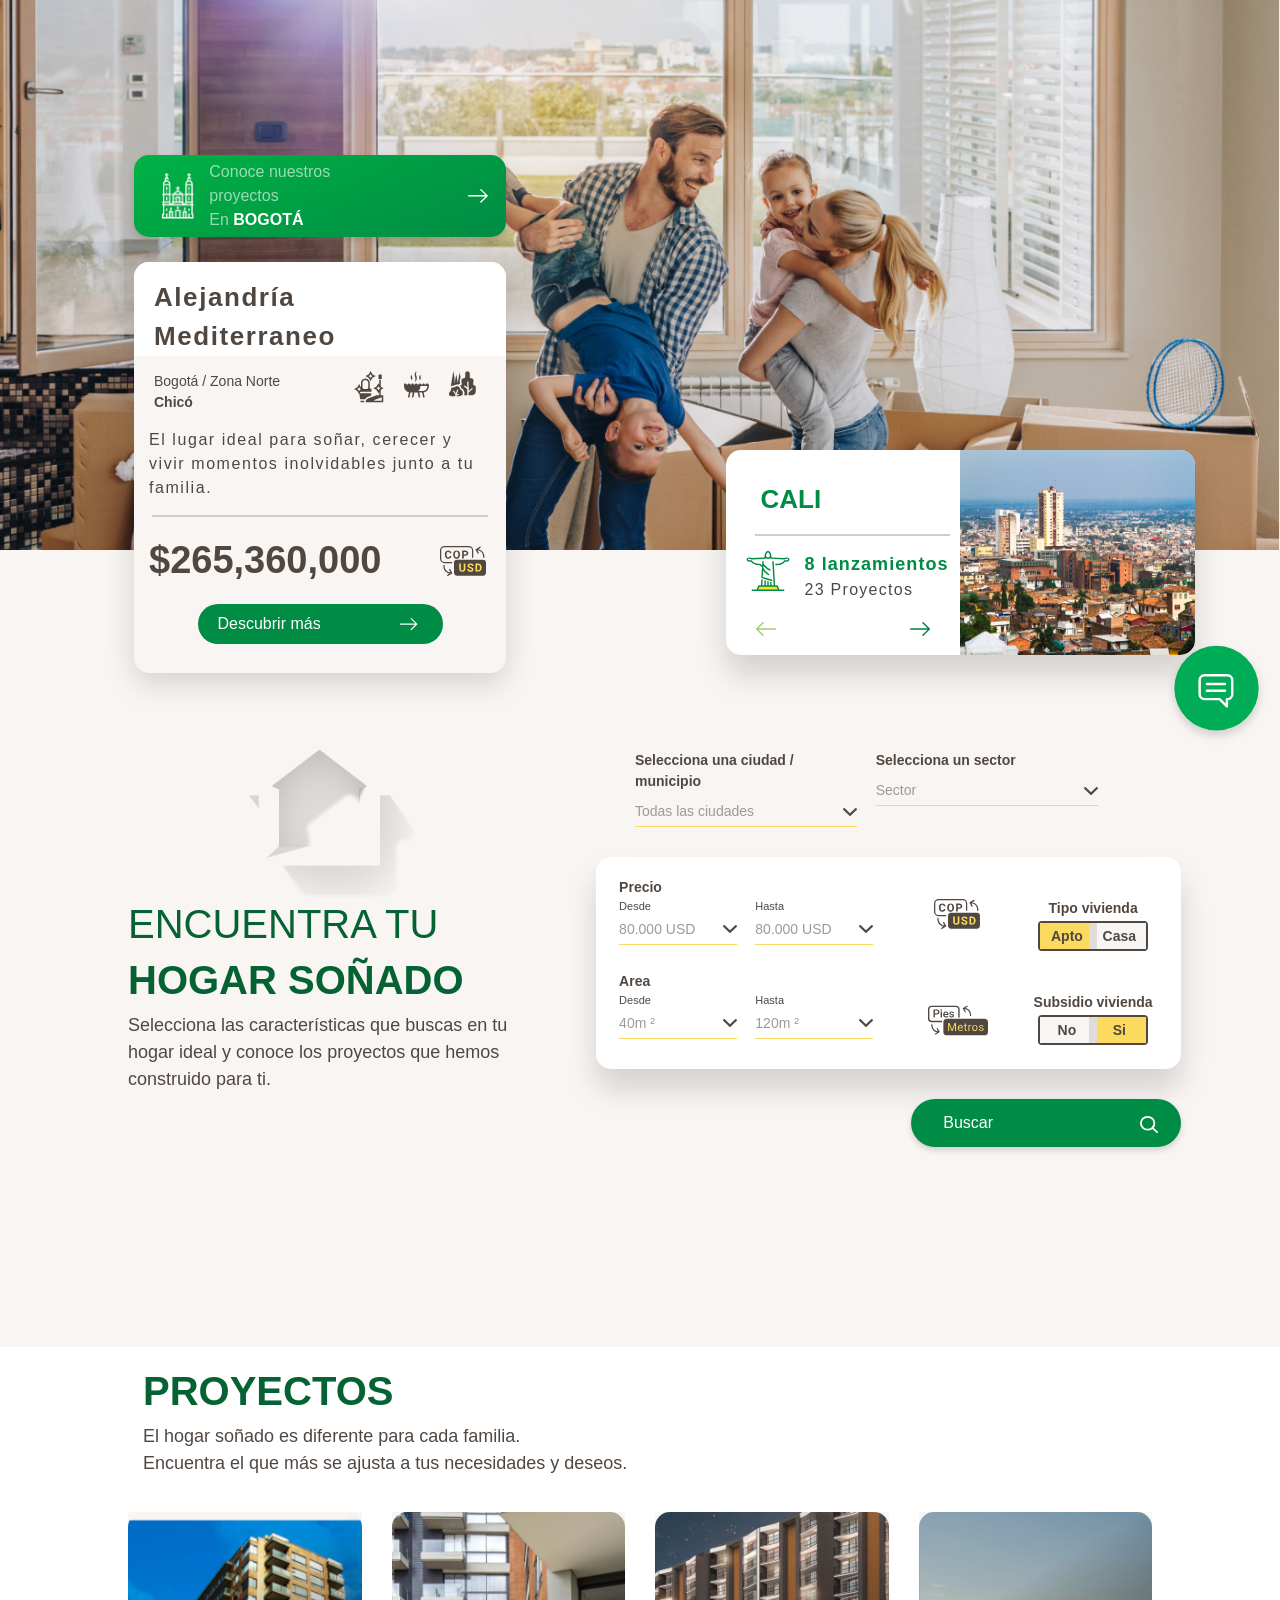
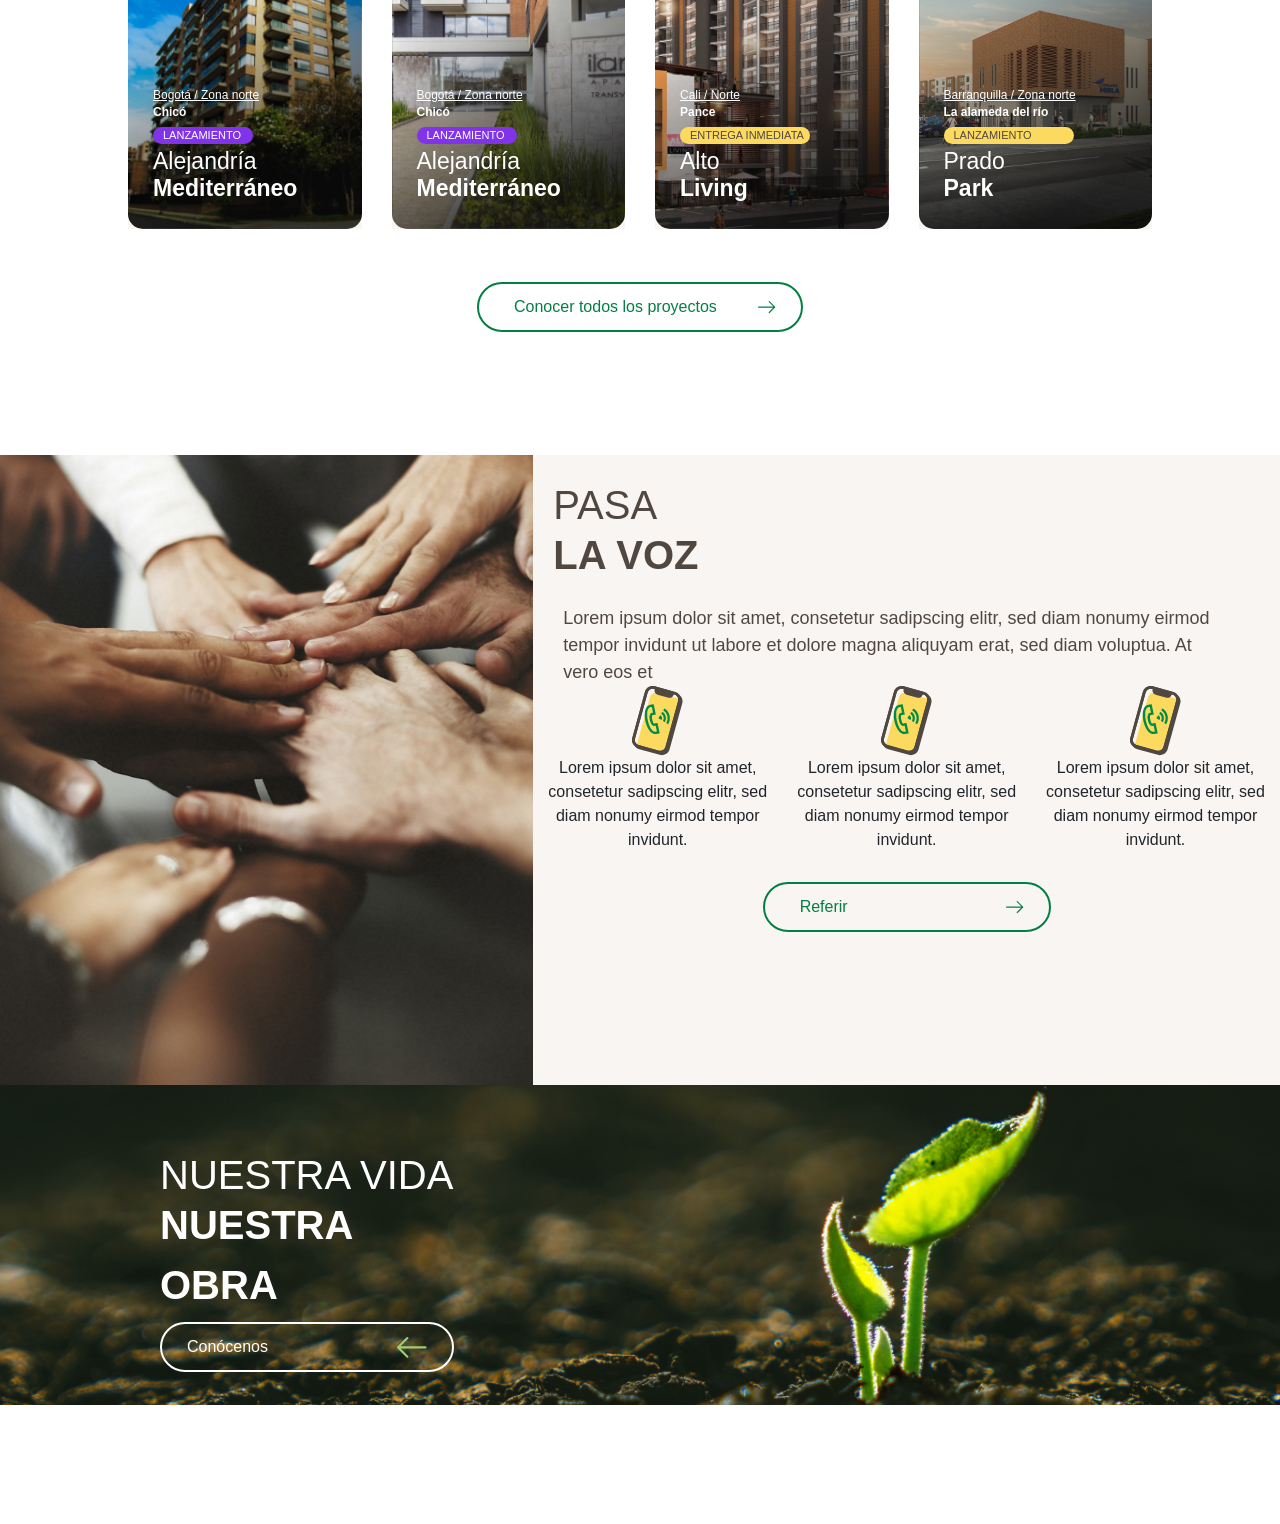
==== commit 5cca3a32: "revision flechas del home" ====
--- a/App/html/home.html
+++ b/App/html/home.html
@@ -24,7 +24,7 @@
             <img class="-imgcastillo" src="../assets/images/Group 821.png" alt="">
             <p class="-centro-vertical"><span class="-conoce-proyectos">Conoce nuestros proyectos</span><br><span
                     class="-en">En </span><span class="-bogota">bogotá</span></p>
-            <img class="-imgflecha" src="../assets/images/right-arrow(2).png" alt="">
+            <img class="-imgflecha" src="../assets/images/right-arrow-white(2)@2x.png" alt="">
         </div>
 
         <div class="-contenedor-alejandria">
@@ -70,7 +70,7 @@
                 </div>
             </div>
 
-            <button type="button" class=" -btn-mas -mg-top-10"> <span> Descubrir más</span>  <img src="../assets/images/right-arrow(2).png" class="image-arrow-right"  alt=""></button>
+            <button type="button" class=" -btn-mas -mg-top-10"> <span> Descubrir más</span>  <img src="../assets/images/right-arrow-white(2).png" class="image-arrow-right"  alt=""></button>
         </div>
 
     </div>
@@ -246,8 +246,6 @@
                                    </div>
        
                                <div class="--container-btn-rotate radiossubsidio">
-       
-                                  
                                    <label class="content-input">
                                        <input type="radio" name="subsidio" value="not"  id="subsidio-checkbox"> 
                                        <i></i>
--- a/App/css/index.css
+++ b/App/css/index.css
@@ -36,8 +36,8 @@
 .-proyectos-bogota {
     background: transparent linear-gradient(156deg, #00B245 0%, #008C44 100%) 0% 0% no-repeat padding-box;
     box-shadow: 0px 4px 6px #50474134;
-    border-radius: 1
-    5px;
+    border-radius: 15px;
+   
     opacity: 1;
     width: 372px;
     font-family: 'Roboto', sans-serif;
@@ -792,16 +792,247 @@
 /*Finaliza una ciudad*/
 
 /*comienza busqueda avanzada*/
+.separador_btn_mapa_lista{
+    background: white;
+    width: 45%;
+    opacity: 100%;
+    margin-left: 80px;
+}
+.padding_titulo_mapa_lista { 
+    padding: 15%; 
+}
+
+.titulo_mapa_lista_precio{
+    color:#504741 ; 
+    font-size: 14px; 
+    font-weight: 700;
+
+}
+.contenedor_mapa{
+   width: 47%; 
+   height: 100%; 
+   background-color: white;
+}
+.contenedor_lista{
+   width: 47%; 
+   height: 100%; 
+   background-color: #FCDA5F;
+
+}
+.contenedor_mapa_lista{
+     width: 184px;
+     border: solid 2px #504741; 
+     border-radius: 4px; 
+     margin: 5px 80px; 
+     display: flex; 
+     flex-direction: row;
+}
+.contenedor_btn_buscar{
+    display: flex; 
+    flex-direction: row;
+    margin: 5px 80px; 
+}
+.organizar_filas{
+    width: 100%; 
+    display: grid;
+    grid-template-columns: repeat(4, 25% 25% 20% 30%);
+
+}
+.ancho{
+     width: 100% !important; 
+     margin: 0 auto 0 0; 
+
+}
+.flex_column{
+   display: flex; 
+   flex-direction: column !important; 
+   margin: 0 2%;
+}
+.texto_desde_hasta{
+   color: #504741; 
+   font-size: 11px ; 
+   font-weight: 400; 
+}
+.estilo_select{
+    width: 250px; height: 30px;
+    background-color: transparent; 
+    border: none; 
+    margin-top: 5px; 
+    border-bottom: solid 1px white;
+    color:#A09995; 
+    font-size: 14px; 
+    background: url(../assets/images/arrow-bot-marron.svg) no-repeat right; 
+    opacity: 100%;
+
+}
+.boton_buscar{
+    background: #05AC56;
+    border-radius: 20px;
+    border: none;
+    width: 184px;
+    height: 30px;
+}
+.mover_lupa{
+    float: right;
+    padding: 2px 10px;
+}
+.letra_btn_buscar{
+    color: white;
+    font-size: 14px;
+    float: left;
+    padding-left: 10px;
+    font-weight: 300;
+    font-family: 'roboto', sans-serif;
+}
+.btn_otros_filtros{
+    border: #504741 solid 1.5px;
+    border-radius: 5px;
+    background: white;
+    font-size: 14px;
+    font-family: 'roboto',sans-serif;
+    font-weight: bold;
+    color: #504741;
+    width: 100%;
+}
+.estilo_selector_bogota{
+    background: transparent;
+    border: none;
+    background: url(../assets/images/arrow-bot-marron.svg) no-repeat right; 
+    width: 70px;
+    color: #504741;
+    font-family: 'roboto', sans-serif;
+    font-weight: bold;
+    font-size: 16px;
+}
+.ancho_contenedor_castillo{
+    width: 50%;
+}
+
+.centrar_castillo{
+    padding-top: 25px ;
+    padding-left: 75px !important;
+}
+.ancho_selector{
+    width: 80% !important; 
+
+}
+.odenar_columna { 
+    display: flex; 
+    flex-direction: column !important; 
+    margin: 0 2%;
+    padding-top: 35px;
+}
+.pad_img_castillo{
+   padding-left: 7px;
+}
+
+.estilo_selector{
+     width: 222px; 
+     height: 30px;
+        background-color: transparent; 
+        border: none; margin-top: 5px; 
+        border-bottom: solid 1px white;
+         color:#A09995; 
+         font-size: 14px; 
+         background: url(../assets/images/arrow-bot-marron.svg) no-repeat right; 
+         opacity: 60%;
+}
+.text_selector_busqueda{
+     color: #504741; 
+     font-size: 16px ; 
+     font-weight: bold;
+
+}
 .fonde_busqueda_avanzada{
     background: #F9F5F3;
+    width: 100%;
+    padding: 0 !important;
 }
 .img_busqueda_avanzada{
     width: 100%;
     padding: 0 !important;
 }
-
+.container-filter-search {width: 100%; height: 9vw; background-color: #E8E3E1;  display: flex; }
+.content-left-filter-search {width: 30%; height: 96.5%; background-color: #DED6CF;}
+.content-mid-filter-search{ width: 40%;height: 96.5%; padding:25px; background-color: #D8CDC4; border-left: solid 7px #C5BAB1; border-right:solid 7px #C5BAB1 ;}
+.content-right-filter-search {width: 30%; height: 96.5%;  background-color: #C3BBB4;}
 /*Finaliza busqueda avanzada*/
 /*Comienza sendero*/
+.style_select{
+    width: 222px; height: 30px;
+    background-color: transparent; 
+    border: none; margin-top: 5px; 
+    color:#A09995; 
+    font-size: 14px; 
+}
+.tamaño_select{
+    width: 90% !important; 
+    margin: 0 auto 0 0; 
+
+}
+.organizar_row{
+    width: 100%; 
+    display: grid; 
+    grid-template-columns: repeat(2, 50%);
+}
+
+.tooltipYellow {
+    position: relative;
+    display: inline-block;
+}
+.tooltipYellow .tiptext {
+    visibility: hidden;
+    width: 135px;
+    
+    font-family: 'roboto',sans-serif;
+    background-color: #FCDA5F;
+    color:#008C44;
+    text-align: center;
+    border-top-left-radius: 8px;
+    border-top-right-radius: 8px;
+    border-bottom-right-radius: 8px;
+    font-weight: bold;
+    text-align: start;
+
+
+    padding: 15px ;
+    position: absolute;
+    z-index: 1;
+    box-shadow: 0 5px 10px rgba(0, 0, 0, 0.2);
+}
+.tooltipYellow .tiptext::after {
+    content: "";
+    position: absolute;
+    border-width: 5px;
+    border-style: solid;
+}
+.tooltipYellow:hover .tiptext {
+    visibility: visible;
+}
+.tooltipYellow.top .tiptext{
+    margin-left: -60px;
+    bottom: 100%;
+    left: 180%;
+}
+.tooltipYellow.top .tiptext::after{
+    margin-left: -5px;
+    top: 100%;
+    left: 3.5%;
+    border-color:#FCDA5F transparent transparent#FCDA5F;
+}
+.content-img-tooltip {width: auto;}
+
+
+.contenedor_sendero{
+    width: 60%; 
+    padding: 20px; 
+    border-radius: 15px;
+    margin: 30px 5%; 
+    background-image: url(../assets/images/Group\ 1674.png);
+    background-position: center;
+    border: 1px solid #E8E2DE;
+    opacity: 100%;
+}
 
 
 .fondo_sendero{
@@ -813,7 +1044,7 @@
     border-top-right-radius: 15px;
     border-bottom-right-radius: 15px;
     height: 350px;
-    cursor: url("../assets/images/iconmonstr-cursor-31-1.png"), pointer;
+    cursor: url("../assets/images/iconmonstr-cursor-31.png"), pointer;
     
 }
 .img_sendero_pequeña{
@@ -821,7 +1052,7 @@
     border-top-left-radius: 15px;
     border-top-right-radius: 15px;
     border-bottom-right-radius: 15px;
-    height: 123px;
+    height: 134px;
     cursor: url("../assets/images/iconmonstr-cursor-31.png"), pointer;
 }
 .img_parque_pequeña{
@@ -858,9 +1089,9 @@
     opacity: 0.5;
     margin: 15px 0 !important;
 }
-.contenedor_sendero{
-    border-radius: 15px;
-    background: #DED6CF;
+
+.ancho_desde_hasta{
+width: 50%;
 }
 .separador_sendero{
     width: 100%;
@@ -871,18 +1102,18 @@
     background: transparent;
     border-color: #037F43;
     color: #037F43;
-    font-family: 'roboto', sans-serif;
     font-weight: bolder;
     float: right;
     width: 50%;
-    margin-top: 15px;
+    margin-top: 30px;
 }
 .letra_boton_detalle{
     float: left;
+    font-family: 'roboto', sans-serif;
 }
 .flecha_boton_derecha{
     float: right;
-    padding: 5px 10px 0 0;
+    padding: 8px 10px 0 0;
     width: 15%;
 }
 .titulo_area_precio{
@@ -1005,160 +1236,6 @@
     float: right;
 }
 
-/* INICIO ESTILOS DE LOS CHECKBOX*/
-.toggle {
-    
-    position: relative;
-    display: block;
-    width: 100%;
-    height: 100%;
-    cursor: pointer;
-    -webkit-tap-highlight-color: transparent;
-    transform: translate3d(0, 0, 0);
-  }
-  .toggle:before {
-    position: relative;
-    top: 0px;
-    left: 0px;
-    width: 100%;
-    height: 100%;
-    display: block;
-    background: white;
-    transition: background 0.2s ease;
-  }
-  .toggle span {
-    position: absolute;
-    top: 0;
-    left: 0;
-    width: 50%;
-    height: 100%;
-    display: block;
-    background:#FCDA5F;
-    box-shadow: 0 3px 8px rgba(154, 153, 153, 0.5);
-    transition: all 0.2s ease;
-  }
-  .toggle span:before {
-    content: "";
-    position: absolute;
-    display: block;
-    margin: -18px;
-    width: 56px;
-    height: 56px;
-    background: #FCDA5F;
-    border-radius: 50%;
-    transform: scale(0);
-    opacity: 1;
-    pointer-events: none;
-  }
-  
-  /* INICIA CHECKBOX TIPO VIVIENDA*/
-  #cbx:checked + .toggle:before {
-    background: white;
-     
-
-  }
-  #cbx:checked + .toggle span {
-  
-
-    background: #FCDA5F;
-    transform: translateX(100%);
-    transition: all 0.2s cubic-bezier(0.8, 0.4, 0.3, 1.25), background 0.15s ease;
-    box-shadow: 0 3px 8px rgba(79, 46, 220, 0.2);
-  }
-  #cbx:checked + .toggle span:before {
-    transform: scale(3);
-    opacity: 0;
-    transition: all 0.4s ease;
-  }
-  /*FINALIZA CHECKBOX TIPO VIVIENDA*/
-
-    /* INICIA CHECKBOX TIPO VIVIENDA MOBILE*/
-    #btn_rotate_subsidio_mobile:checked + .toggle:before {
-        background: white;
-         
-    
-      }
-      #btn_rotate_subsidio_mobile:checked + .toggle span {
-      
-    
-        background: #FCDA5F;
-        transform: translateX(100%);
-        transition: all 0.2s cubic-bezier(0.8, 0.4, 0.3, 1.25), background 0.15s ease;
-        box-shadow: 0 3px 8px rgba(79, 46, 220, 0.2);
-      }
-      #btn_rotate_subsidio_mobile:checked + .toggle span:before {
-        transform: scale(3);
-        opacity: 0;
-        transition: all 0.4s ease;
-      }
-      /*FINALIZA CHECKBOX TIPO VIVIENDA MOBILE*/
-  
-/* INICIA CHECKBOX SUBSIDIO VIVIENDA*/
-#btn_rotate_type:checked + .toggle:before {
-    background: white;
-     
-
-  }
-  #btn_rotate_type:checked + .toggle span {
-  
-
-    background: #FCDA5F;
-    transform: translateX(100%);
-    transition: all 0.2s cubic-bezier(0.8, 0.4, 0.3, 1.25), background 0.15s ease;
-    box-shadow: 0 3px 8px rgba(79, 46, 220, 0.2);
-  }
-  #btn_rotate_type:checked + .toggle span:before {
-    transform: scale(3);
-    opacity: 0;
-    transition: all 0.4s ease;
-  }
-  /*FINALIZA CHECKBOX SUBSIDO VIVIENDA*/
-
-  /* INICIA CHECKBOX SUBSIDIO VIVIENDA MOBILE */
-#btn_rotate_type_mobile:checked + .toggle:before {
-    background: white;
-     
-
-  }
-  #btn_rotate_type_mobile:checked + .toggle span {
-  
-
-    background: #FCDA5F;
-    transform: translateX(100%);
-    transition: all 0.2s cubic-bezier(0.8, 0.4, 0.3, 1.25), background 0.15s ease;
-    box-shadow: 0 3px 8px rgba(79, 46, 220, 0.2);
-  }
-  #btn_rotate_type_mobile:checked + .toggle span:before {
-    transform: scale(3);
-    opacity: 0;
-    transition: all 0.4s ease;
-  }
-  /*FINALIZA CHECKBOX SUBSIDO VIVIENDA MOBILE */
-
-
-  .p-relative-span-section-two-apto  {
-   position: absolute;
-    padding: 3px 0 0 5px;
-   z-index: 5;
-  
-  }
-  .p-relative-span-section-two-house {
-    position: absolute;
-     padding: 3px 0 0 10%;
-    z-index: 5;
-   
-   }
- .--padd-left-small-no{
-    padding: 3px 0 0 20px ; 
- }
- .--padd-left-small-yes{
-    padding: 3px 0 0 11% ; 
- }
- label { 
-     cursor: pointer !important;
- }
- .--c-marron-i {  color: #504741 !important;}
-/* FINALIZA ESTILOS DE LOS CHECKBOX*/
 
 .view_mobile_home { display: none;}
      @media screen and (max-width: 768px) 
@@ -1220,8 +1297,298 @@
     }
 
 /*finaliza testimonio*/
-
- .testimonios__subtitle {
+/*  SALAS VENTA  */
+.body__sala__ventas {
+    background-color: #F9F5F3 !important;
+}
+.texto__salas__venta{
+    /* margin: 111px 594px; */
+    /* width: 245px;
+    height: 3px; */
+    color: #504741;
+
+    text-align: left;
+    font: bold 28px/33px Roboto;
+    letter-spacing: 1.68px;
+    text-transform: uppercase;
+    opacity: 1;
+}
+
+.texto__selecciona__ciudad{
+    /* margin: -70px 611px; */
+    width: 181px;
+    height: 21px;
+
+    text-align: left;
+    font: medium 18px/22px Roboto;
+    letter-spacing: 0;
+    color: #504741;
+    opacity: 1;
+}
+.texto__seleccionado{
+    /* margin: 70px 621px; */
+    width: 51px;
+    height: 21px;
+
+    text-align: left;
+    font: medium 16px/22px Roboto;
+    letter-spacing: 0;
+    color: #504741;
+    opacity: 0.6;
+}
+.mapa__imagen {
+    width: 100%;
+}
+
+.linea__seleccionar__ciudad{
+    /* margin-top: -57px;
+    margin-left: 594px; */
+    width: 250px;
+    height: 1px;
+    border: 1px solid #E8C133;
+    border-radius: 5px;
+    opacity: 1;
+}
+.flecha__linea__seleccionar__ciudad{
+    /* margin: -25px 217px; */
+}
+
+.row__sala__ventas {
+    margin: 0% !important;
+}
+
+.mapa__salas__venta{
+    background: url("../assets/images/Screen Shot 2019-09-16 at 6.27.59 PM.png");
+    background-size: cover;
+    margin-top: 5%;
+    /* width: 1373px; */
+    /* height: 605px; */
+}
+.debajo__salas__ventas{
+   background: #008C44;
+   color: #008C44;
+   /* width: 120%; */
+   height: 140px;
+}
+.card__gratamira{
+    /* margin: -100px 230px; */
+}
+.texto__card__avenida{
+    margin-bottom: 30px;
+}
+/*finaliza testimonio*/
+
+/*Comienza boletin*/
+.fondo_boletin{
+    background-color: green;
+}
+.boletin{
+    padding: 27px 0 0px 82px;
+
+}
+.titulo_boletin{
+    font-family: roboto;
+    color: white;
+    font-weight: bold;
+    font-size: 14px;
+    margin:0;
+}
+.texto_boletin{
+    font-family: roboto;
+    color: white;
+    font-size: 12px;
+}
+.correo{
+    border: none;
+    background: transparent;
+    color: white;
+    margin: 10% ;
+    width: 227px;
+    margin-bottom: 0 !important;
+    border-bottom-color: white;
+}
+.separador_correo{
+        background-color: white;
+        width: 65%;
+        opacity: 0.5;
+        margin-top: 0 !important;
+        margin: 10%;
+}
+.boton_boletin{
+    color: #008C44;
+    background: white;
+    border: none;
+    border-radius: 25px;
+    height: 30%;
+    display: block;
+    margin: 10%;
+    width: 50%;
+}
+.texto_btn_boletin{
+    float: left;
+    font-family: roboto;
+    font-weight: bold;
+    padding-left: 5px;
+}
+.flecha_dere_boletin{
+    width: 15%;
+    float: right;
+    padding: 8px 8px 0 0;
+}
+.contenedor2card__gratamira{
+    background: #008c44;
+}
+
+.card__gratamira__posicion{
+    position: absolute;
+    /* left: 100px;
+    top: 115px; */   
+}
+@media (max-width: 1130px) {
+    #card__sala__ventas {
+        display: none;
+    }
+}
+
+.pocision__input__2{
+    position: relative;
+    left: 280px;
+    top: 225px;
+}
+.as{
+    border-radius: 30px;
+}
+.texto__numero{
+    color: #008C44;
+}
+.fondo__card__gratamira{
+    background: #037F43;
+}
+.fondo2__card__gratamira{
+    background-image: url(../assets/images/Mask\ Group\ 77.png);
+    background-size: cover;
+    background-repeat: no-repeat;
+}
+
+.letter__card__gratamira{
+    text-align: left;
+    font: Bold 16px/22px;
+    font-family:'Roboto';
+    letter-spacing: 0.54px;
+    color: #FFFFFF;
+
+    position: absolute;
+    left: 20px;
+    top: -2px;
+}
+.letter__2{
+    text-align: left;
+    font: 10px/22px;
+    font-family:'Roboto';
+    letter-spacing: 0.54px;
+    color: #FFFFFF;
+}
+.text__abajo{
+    color: #FFFFFF;
+    text-align: left;
+    font: Bold 16px/22px;
+    font-family:'Roboto';
+
+    position: relative;
+    left: 150px;
+    top: 20px;
+    
+
+}
+.texto__correo{
+    color: #FFFFFF;
+    text-align: left;
+    font: 16px/22px;
+    font-family:'Roboto';
+
+    position: relative;
+    left: 520px;
+    bottom: 27px;
+    opacity: 0.3;
+    
+}
+.line__input__correo{
+    position: relative;
+    left: 520px;
+    bottom: 27px;
+    width: 185px;
+    height: 0.5px;
+    background: white;
+
+}
+.pocision__boton{
+     position: relative;
+     left: 747px;
+     bottom: 47px;
+}
+
+.btn__inscribirme{
+    border-radius: 25px;
+    background-color: white;
+    color: #008C44;
+
+    width: 190px;
+    height: 43px;
+    
+}
+/*finaliza boletin*/
+
+
+
+
+select{ appearance:none !important; -webkit-appearance: none; -moz-appearance: none;}
+
+
+
+
+
+/* 
+
+ */
+ /* 
+
+ */
+
+ /* 
+
+ */
+
+ /* 
+
+ */
+
+ /* 
+
+ */
+
+ /* 
+
+ */
+
+ /* 
+
+ */
+
+ /* 
+
+ */
+
+ /* 
+
+ */
+
+ /* 
+
+ */
+
+
+
+.testimonios__subtitle {
     text-align: center;
  }
 
@@ -1283,6 +1650,7 @@
     width: 100%;
     align-content: center;
     padding: 25%;
+    text-align: center;
 }
 .box__multimedia__text {
     color: #FFFFFF;
@@ -1296,15 +1664,14 @@
     /* filter:brightness(0.4);
     color: #FFFFFF !important;
     text-align: center; */
-    margin-right: 1%;
-
+    padding-right: 1%;
  }
 
  .img__video{
     background-image: url(../assets/images/Image\ 37.png);
     background-repeat: no-repeat;
     background-size: cover;
-    margin-right: 1%;
+    padding-right: 1%;
  }
 
  .img__galeria{
@@ -1405,12 +1772,17 @@
     padding: 2% 15%;
 }
 
+.fondo__boletin2{
+    background-color: #008C44;
+    padding: 2% 15%;
+}
+
 .correo::placeholder {
     color: #FFFFFF;
     opacity: 0.5;
 }
 .separador__correo {
-    background-color: transparent;
+    background-color: white;
     width: 80%;
     margin-top: 0 !important;
     margin: 10%;
@@ -1575,13 +1947,18 @@
     margin-top: 40%;
 }
 
-
 .sala__ventas__card_inf{
     margin-top: 3%;
 }
 
-.otros__proyectos {
-    color: #000;
+.sala__ventas__card__border_sup{
+    border-top-left-radius: 1.25rem !important;
+    border-top-right-radius: 1.25rem !important;
+}
+
+.sala__ventas__card__border_inf{
+    border-bottom-left-radius: 1.25rem !important;
+    border-bottom-right-radius: 1.25rem !important;
 }
 
 /* --------------------------- ESTILOS DE LOS CHECBOX -----------------------------------*/
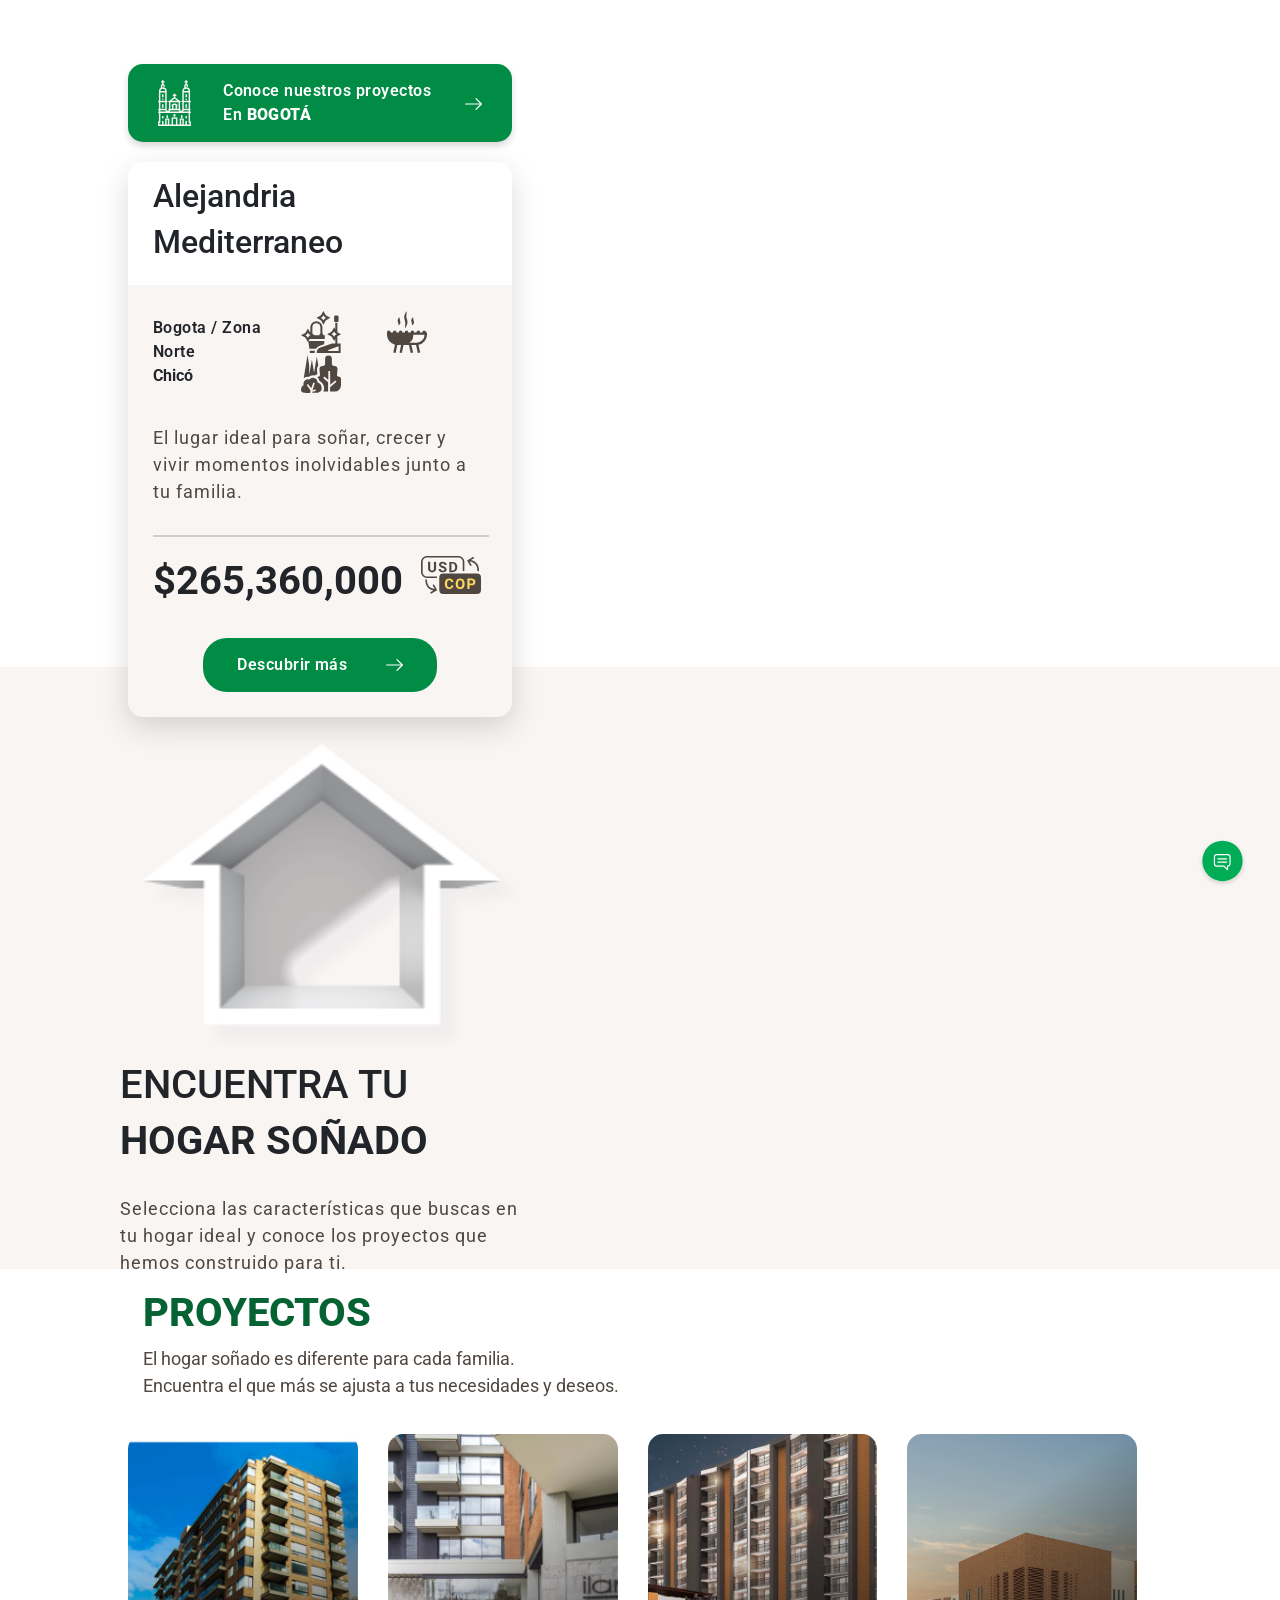
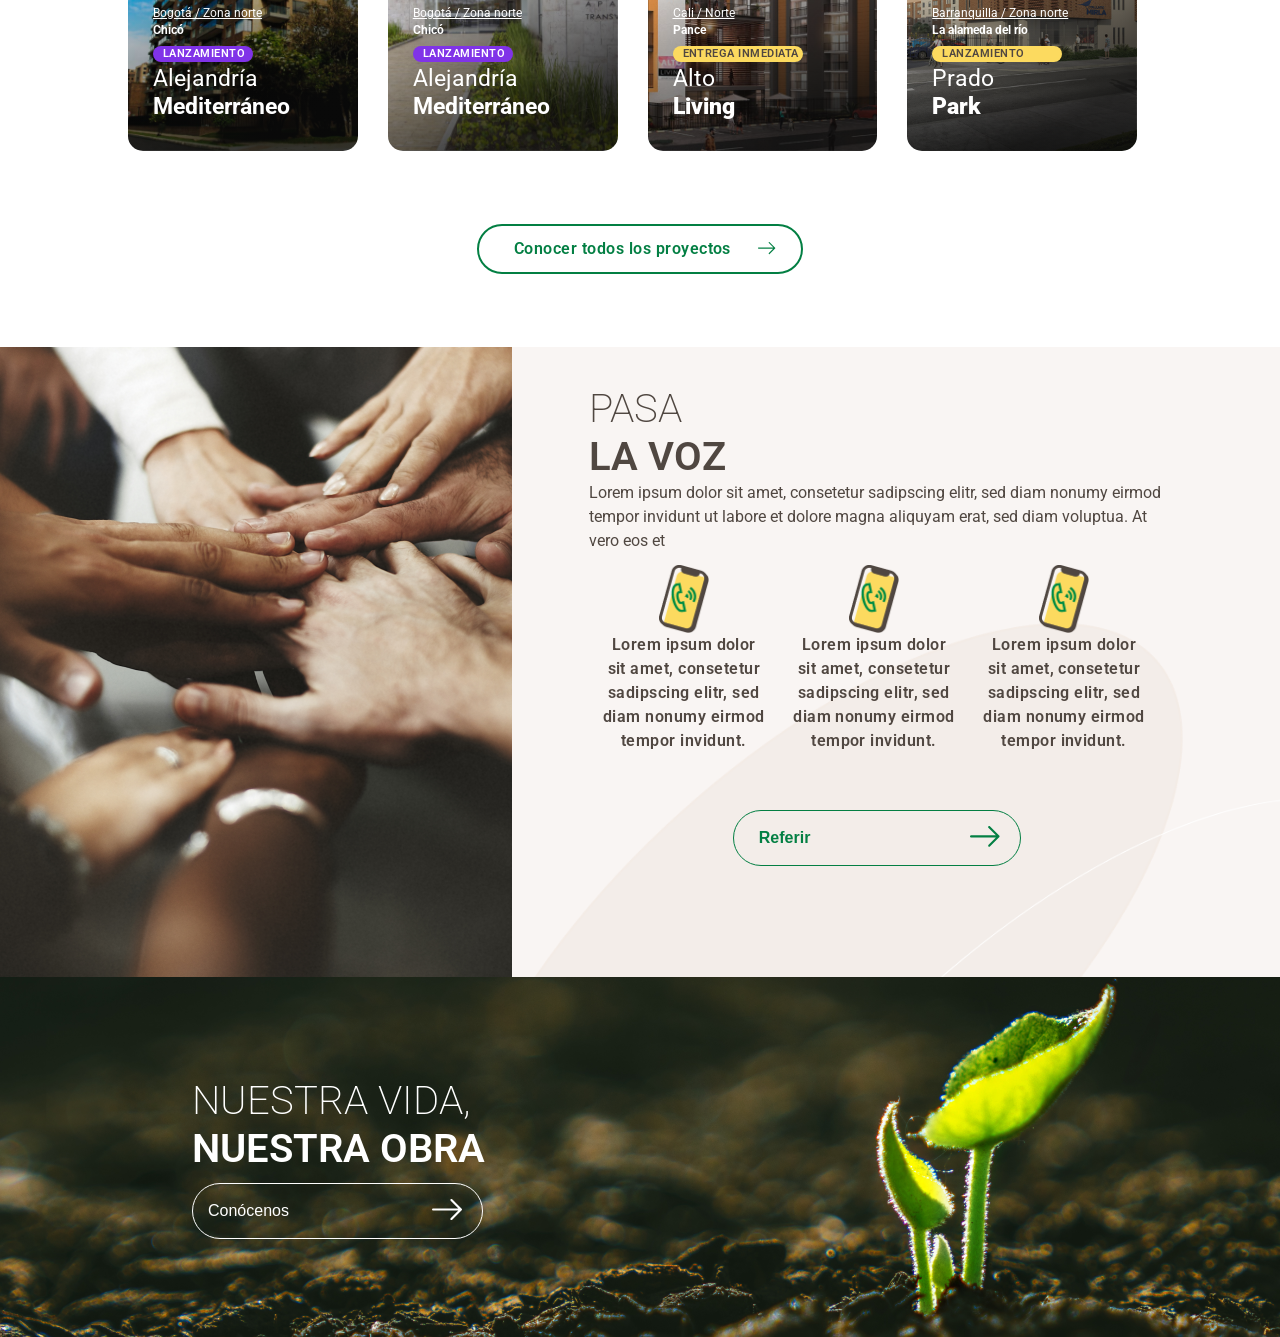
==== commit 91e82bd7: "home en desarrollo" ====
--- a/App/html/home.html
+++ b/App/html/home.html
@@ -1,415 +1,246 @@
 <!DOCTYPE html>
-<html lang="es">
+<html lang="en">
+
 <head>
-<meta charset="UTF-8">
-<meta name="viewport" content="width=device-width, initial-scale=1.0">
-<meta http-equiv="X-UA-Compatible" content="ie=edge">
-<link rel="stylesheet" href="../css/index.css">
-<link rel="stylesheet" href="https://stackpath.bootstrapcdn.com/bootstrap/4.3.1/css/bootstrap.min.css">
-<link rel="stylesheet" href="https://stackpath.bootstrapcdn.com/bootstrap/4.3.1/js/bootstrap.min.js">  
-<title>Document</title>
+    <meta charset="UTF-8">
+    <meta name="viewport" content="width=device-width, initial-scale=1.0">
+    <meta http-equiv="X-UA-Compatible" content="ie=edge">
+    <link href="../css/home.css" rel="stylesheet">
+    <link rel="stylesheet" href="https://stackpath.bootstrapcdn.com/bootstrap/4.3.1/css/bootstrap.min.css">
+    <link rel="stylesheet" href="https://stackpath.bootstrapcdn.com/bootstrap/4.3.1/js/bootstrap.min.js">
+    <link rel="stylesheet" href="../css/homeHover.css">
+    <link href="https://fonts.googleapis.com/css?family=Roboto:300,400,500,700&display=swap" rel="stylesheet">
+    <!--  <link rel="stylesheet" href="https://use.typekit.net/shk7avg.css"> -->
+    <title>Document</title>
+    <style>
+        .boxone {
+            background: url("../assets/images/component.png");
+            background-size: cover;
+            border-radius: 15px;
+
+        }
+    </style>
 </head>
-<body> 
-<!--INICIA VISTA DE ESCRITORIO-->
-<div class="view_desktop_home">
-    <div class="container-fluid -pdd-0-i">
-<!--Inicia Imagen familia-->
-    <section class="-fondoHome">
-    <div class="row -row-home">
-    <div class="col-6 col-sm-6 col-lg-6  -col-left-home -pdd-0-i">
-            <div class="-col-home-left">
-            
-    <div class="-p-center">
-        <div class="-proyectos-bogota">
-            <img class="-imgcastillo" src="../assets/images/Group 821.png" alt="">
-            <p class="-centro-vertical"><span class="-conoce-proyectos">Conoce nuestros proyectos</span><br><span
-                    class="-en">En </span><span class="-bogota">bogotá</span></p>
-            <img class="-imgflecha" src="../assets/images/right-arrow-white(2)@2x.png" alt="">
-        </div>
-
-        <div class="-contenedor-alejandria">
-            <div class="-alejandria-mediterraneo">
-                <div class="-content-bg-card">
-                    <p class="-texto-alejandria"> Alejandría Mediterraneo</p>
-                </div>
-            </div>
-
-            
-
-            <div class="-bogota-zona-norte">                           
-                <p class="-zona-norte">
-                    <span class="-zona">Bogotá / Zona Norte</span>
-                    <span class="-chico"> <br> Chicó </span>
-                </p>
-
-                <div class="-iconos-chico">
-                    <div class="-p-icon-alejandria">
-                        <img class="-icono-grupo-1458" src="../assets/images/Group 1458.png" alt="">
-                    </div>
-
-                    <div class="-p-icon-alejandria">
-                        <img class="-icono-grupo-1462" src="../assets/images/Group 1462.png" alt="">
-                    </div>
-
-                    <div class="-p-icon-alejandria">
-                        <img class="-icono-grupo-1464" src="../assets/images/Group 1464.png" alt="">
-                    </div>
-                </div>
-            </div>
-            
-            <div class="col-12 -texto-familia">
-                    <p>El lugar ideal para soñar, cerecer y vivir momentos inolvidables junto a tu familia.</p>
-            </div>
-            <hr class="-hr-card">
-            <div class="-precio-cop">
-                <div class="col-9">
-                    <p class="-precio-alejandria">$265,360,000</p>
-                </div>
-                <div class="col-3">
-                  <button type="button" class="--btn-rotate-card-section-two" onclick="imageRotateCurrencyTwo()">  <img class="-component-1677-1" id="imageCurrencyTwo" src="../assets/images/Component 1678 – 1.svg" alt=""></button> 
-                </div>
-            </div>
-
-            <button type="button" class=" -btn-mas -mg-top-10"> <span> Descubrir más</span>  <img src="../assets/images/right-arrow-white(2).png" class="image-arrow-right"  alt=""></button>
-        </div>
-
-    </div>
-
-
-    </div>
-
-</div>
-
-
-    <div class="col-6 col-sm-6 col-lg-6 -col-left-home -pdd-0-i">
-        <div class="-col-home-left">                       
-            <div class="-p-card-right-home">
-                <div class="-contenedor-cali">
-                    <div class="-content-left-card-cali">
-                        <span class="-text-cali-green-card">  CALI </span>
-
-                        <hr class="-hr-card">
-                        
-                        <div class="-content-card-cali-icon">
-                            <img src="../assets/images/Group 658.svg" width="44" height="40" alt="">
-                            <div class="-content-text-right-image">
-                                    <span class="-text-green-card-cali-home"> 8 lanzamientos </span>
-                                    <span class="-text-gray-card-cali-home"> 23 Proyectos</span>
-                                </div>
-                        
-                        </div>
-                            <div class="-content-arrows-card-cali-home">
-                                <img src="../assets/images/right-arrow(2).svg" alt="">
-                                <img src="../assets/images/right-arrow(2) (1).svg" alt="">
-                            </div>
-                    </div>
-                    <div class="-AdobeStock_202503070">
-                        <img src="../assets/images/AdobeStock_202503070.png" class="-images-card-cali" alt="">        
-                    </div>
-                </div>
-            </div>
-        </div>
-    </div>
-
-
-</div>
+
+<body>
+    <section class="section-hero-1"> 
+            <div class="container-p-left">
+                    <div class="content-cards-left-section-hero-1">
+                        <div class="card-green-conoce-proyectos">
+                                <img src="../assets/images/icono-castillo-white.svg" alt="">
+                                <div class="conent-text-card-green-hero-1">
+                                        <span>Conoce nuestros proyectos</span>
+                                        <span>En <strong> BOGOTÁ </strong> </span>
+                                </div>
+                                <a href="">
+                                    <img src="../assets/images/arrow-right.svg" alt="">
+                                </a>
+                        </div>
+                        <div class="card-white-alejandria-mediterraneo-hero-1">
+                                <div class="content-top-card-white-alejandria-mediterraneo">
+                                        <h2>Alejandria </h2>
+                                        <h2>Mediterraneo </h2>
+                                </div>
+                            <div class="content-resto-info-card-alejandria-mediterraneo">
+                                <div class="row-card-white-alejandria-mediterraneo">
+                                            <div>
+                                                <span>Bogota / Zona Norte</span>
+                                                <p> <strong> Chicó </strong> </p>
+                                            </div>
+                                            <div>
+                                                <button>
+                                                    <img src="../assets/images/Group 1458.svg" class="icons-card-white-alejandria-mediterraneo" width="40" alt="">
+                                                </button>
+                                                <button>
+                                                    <img src="../assets/images/Group 1462.svg" class="icons-card-white-alejandria-mediterraneo" width="40" alt="">
+                                                </button>
+                                                <button>
+                                                    <img src="../assets/images/Group 1464.svg" class="icons-card-white-alejandria-mediterraneo" width="40" alt="">
+                                                </button>
+                                            </div>
+                                </div>
+                                <div class="row-card-white-alejandria-mediterraneo">
+                                        <p class="paragraph-card-white-alejandria-mediterraneo">
+                                            El lugar ideal para soñar, crecer y vivir momentos inolvidables junto a tu familia.
+                                        </p>
+                                </div>
+                                                <hr class="hr-card-white-alejandria-medeterraneo">
+
+                                <div class="row-card-white-alejandria-mediterraneo">
+                                        <h1 class="mg-top-20"> <strong> $265,360,000 </strong> </h1>
+                                        <button>
+                                                <img src="../assets/images/Group 1688.svg" width="60" alt="">
+                                        </button>
+                                </div>
+                                <div class="row-card-white-alejandria-mediterraneo">
+                                    <button class="btn-green-card-white-alejandria-mediterraneo"> <span>Descubrir más</span> <img src="../assets/images/arrow-right.svg" alt=""> </button>
+                                </div>
+                          
+                            </div>
+                        </div>
+                    </div>
+                      
+            </div>
+            <div class="container-p-right">
+
+            </div>
+  
+
+    </section>
+
+<section class="section-hero-2">
+            <div class="container-p-left">
+                    <div class="img-casa-hero-2-hogar">
+                            <img src="../assets/images/CASA.png" width="100%" alt="">
+                            <h1 class="">
+                                ENCUENTRA TU
+                            </h1>
+                            <h1> 
+                                <strong> HOGAR SOÑADO </strong>
+                            </h1>
+                            <p class="paragraph-card-white-alejandria-mediterraneo">
+                                Selecciona las características que buscas en tu hogar ideal y conoce los proyectos que hemos construido para ti.
+                            </p>
+                    </div>
+                  
+            </div>
+            <div class="container-p-right">
+                <div class="img-casa-hero-2-hogar"> </div>
+            </div>
 </section>
 
-<!--Finaliza Imagen familia-->
-
-<!--Inicia Hogar soñado-->
-<section class="container-fluid --container-fluid-section-two-soñado">
-<div class="row -hogar-sonado">
-<div class="col-md-5">
-<div class="-centrar-hogar">
-    <img src="../assets/images/shadow.png" alt="">
-</div>
-<div>
-    <h1 class="-encuentra">encuentra tu</h1>
-    <h1 class="-hogar">hogar soñado</h1>
-    <p class="-p-hogar-ideal">
-        Selecciona las características que buscas en tu hogar ideal y conoce los proyectos que hemos
-        construido para ti.
-    </p>
-</div>
-</div>
-
-<div class="col-md-7">
-<div class="--content-right-section-two">
-        <div class="--content-selects-section-two">
-            <div class="--d-flex-column">
-                <span class="--title-selects-section-two">Selecciona una ciudad / municipio</span>
-                <select class="--style-selects-section-two" name="" id="">
-                    <option value="all-city">
-                        Todas las ciudades
-                    </option>
-                </select>
-            </div>
-            <div class="--d-flex-column">
-            <span class="--title-selects-section-two">Selecciona un sector</span>
-                    <select class="--style-selects-section-two" name="" id="">
-                        <option value="all-city">
-                            Sector
-                        </option>
-                    </select>
-            </div>
-        </div>
-        <div class="--card-right-section-two-white">
-                    <div class="--row-grid-card">
-                        <span class="--title-selects-section-two --pdd-left-card-section-two"> Precio </span>
-
-                    </div>
-
-                <div class="--row-grid-card">
-                    <div class="--d-flex-column">
-                                <span class="--text-small-card-section-two"> Desde </span>
-                                <select class="--style-selects-section-two --w-100-i" name="" id="">
-                                    <option value="">
-                                        80.000 USD
-                                    </option>
-                                </select>
-                    </div>
-                    <div class="--d-flex-column">
-                            <span class="--text-small-card-section-two"> Hasta </span>
-                            <select class="--style-selects-section-two --w-100-i" name="" id="">
-                                <option value="">
-                                    80.000 USD
-                                </option>
-                            </select>
-                    </div>
-                    <div class="--d-flex-column">
-                <button type="button" class="--btn-rotate-card-section-two" onclick="imageRotateCurrency()">  <img  src="../assets/images/Component 1678 – 1.svg" id="imageCurrency" class="--image-cop-card-section-two" alt=""> </button> 
-                    </div>                                                                          
-                    <div class="--d-flex-column">
-                        <span class="--title-selects-section-two  --tac"> Tipo vivienda </span>
-
-                        <!-- INICIA DESARROLO DE LOS CHECKBOX TOGGLE-->
-                        <div class="content-labels-inputs-check-home">
-                                <label for="type-checkbox" class="--title-selects-section-two w-50-total-home --tac"> Apto</label>
-                                <label for="type-checkbox type-checkbox-two"  class="--title-selects-section-two  w-50-total-home --tac"> Casa </span>
-
-                           </div>
-
-                       <div class="--container-btn-rotate radiossubsidio">
-
-                          
-                           <label class="content-input">
-                               <input type="radio" name="tipo-vivienda" value="not"  id="type-checkbox" checked> 
-                               <i></i>
-                               
-                           </label>
-                               <div class="span-mid-btn-checkbox-section-two">
-
-                               </div>
-                               <label class="content-input">
-                                    <input type="radio" name="tipo-vivienda"  value="yes" id="type-checkbox type-checkbox-two"> 
-                                    <i></i>
-                                    
-                                </label>
-                          
-                           
-                       </div>
-                        <!-- FINALIZA DESARROLO DE LOS CHECKBOX TOGGLE-->
-
-                    </div>
-                </div>
-                <div class="--row-grid-card -mg-top-25">
-                    <span class="--title-selects-section-two --pdd-left-card-section-two"> Area </span>
-                
-                </div>
-                        <div class="--row-grid-card ">
-                            <div class="--d-flex-column">
-                                <span class="--text-small-card-section-two"> Desde </span>
-                                <select class="--style-selects-section-two --w-100-i" name="" id="">
-                                    <option value="">
-                                        40m &#178;
-                                    </option>
-                                </select>
-                            </div>
-                            <div class="--d-flex-column">
-                                <span class="--text-small-card-section-two"> Hasta </span>
-                                <select class="--style-selects-section-two --w-100-i" name="" id="">
-                                    <option value="">
-                                        120m &#178;
-                                    </option>
-                                </select>
-                            </div>
-                            <div class="--d-flex-column">
-                                <button class="--btn-rotate-card-section-two" onclick="imageRotateLength()">   <img src="../assets/images/Group 1471.svg" id="imagesLength" class="--image-pies-card-section-two" alt=""> </button>
-                            </div>
-                            <div class="--d-flex-column">
-                                <span class="--title-selects-section-two  --tac"> Subsidio vivienda </span>
-                                <div class="content-labels-inputs-check-home">
-                                        <label for="subsidio-checkbox" class="--title-selects-section-two w-50-total-home --tac"> No</label>
-                                        <label for="subsidio-checkbox subsidio-checkbox-two"  class="--title-selects-section-two  w-50-total-home --tac"> Si </span>
-       
-                                   </div>
-       
-                               <div class="--container-btn-rotate radiossubsidio">
-                                   <label class="content-input">
-                                       <input type="radio" name="subsidio" value="not"  id="subsidio-checkbox"> 
-                                       <i></i>
-                                       
-                                   </label>
-                                       <div class="span-mid-btn-checkbox-section-two">
-       
-                                       </div>
-                                       <label class="content-input">
-                                            <input type="radio" name="subsidio"  value="yes" id="subsidio-checkbox subsidio-checkbox-two" checked> 
-                                            <i></i>
-                                            
-                                        </label>
-                                  
-                                   
-                               </div>
-                            </div>
-                        </div>
-        </div>
-
-        <div class="--container-search-green-section-two">
-                <div class="--style-search-section-two">
-                    <input type="search" class="-input-search-green-section-two" placeholder="Buscar" />
-                      <button class="--btn-rotate-card-section-two"> <img src="../assets/images/search-icon.svg" alt=""> </button>  
-                </div> 
-        </div>
-</div>
-</div>
-</div>
-</section>
-<!--Finaliza Hogar soñado-->
-
-
-<!--Inicia Proyectos-->
-<section class="container-fluid --container-fluid-section-project">
-<div class="col-12">
-<h1 class="-titulo-proyectos">PROYECTOS</h1>
-</div>
-
-<div>
-<div class="col-12">
-    <p class="-texto-hogar">El hogar soñado es diferente para cada familia.<br>Encuentra el que más se ajusta a tus necesidades y deseos.</p>
-</div>
-</div>
-<div class="row">
-<!--Inicio Primera Card-->
-<div class="col-md-3">
-        <div class="card -card-flip ">
-            <div class="-card-front -text-white">
-                <div class="-card-body1">
-                <div class="-p-card-end">
-                    
-                        <h3 class="-card-title">Bogotá / Zona norte</h3>
-                        <h3 class="-card-zona">Chicó</h3>
-                        <span class="insignia-card">LANZAMIENTO</span>
-                        <p class="-card-subtitle">Alejandría</p>
-                        <p class="-card-subzona">Mediterráneo</p>
-                </div>
-                </div>
-            </div>
-            <div class="-card-back -bg-white">
-                <div class="-card-body2-1">
-                        <div class="-header-card-back">
-                            <img src="../assets/images/park-living-logo.png"  width="64" height="40" alt="">
-                            <div class="-content-info-card-back">
-                                <span class=" -font-size-12-i"> Bogotá</span>
-                                <span class="-chico -font-size-12-i"> Zona norte</span>
-                                <span class="-chico -font-size-12-i">/ Chicó</span>
-                            </div>
-                        </div>
+    <!-- Arranca Hero 3 -->
+    <section class="container-fluid --container-fluid-section-project">
+        <div class="col-12">
+            <h1 class="-titulo-proyectos">PROYECTOS</h1>
+        </div>
+
+        <div>
+            <div class="col-12">
+                <p class="-texto-hogar">El hogar soñado es diferente para cada familia.<br>Encuentra el que más se
+                    ajusta a tus necesidades y deseos.</p>
+            </div>
+        </div>
+        <div class="row">
+            <!--Inicio Primera Card-->
+            <div class="col-sm-12 col-md-6 col-lg-3">
+                <div class="card -card-flip ">
+                    <div class="-card-front -text-white">
+                        <div class="-card-body1">
+                            <div class="-p-card-end">
+
+                                <h3 class="-card-title">Bogotá / Zona norte</h3>
+                                <h3 class="-card-zona">Chicó</h3>
+                                <span class="insignia-card">LANZAMIENTO</span>
+                                <p class="-card-subtitle">Alejandría</p>
+                                <p class="-card-subzona">Mediterráneo</p>
+                            </div>
+                        </div>
+                    </div>
+                    <div class="-card-back -bg-white">
+                        <div class="-card-body2-1">
+                            <div class="-header-card-back">
+                                <img src="../assets/images/park-living-logo.png" width="64" height="40" alt="">
+                                <div class="-content-info-card-back">
+                                    <span class=" -font-size-12-i"> Bogotá</span>
+                                    <span class="-chico -font-size-12-i"> Zona norte</span>
+                                    <span class="-chico -font-size-12-i">/ Chicó</span>
+                                </div>
+                            </div>
 
                             <div class="-back-card-verde">
                                 <div class="-row-card-back">
-                                        <div class="-row-card-back-left"> 
-                                                <span class="-price-small">precio desde </span>
-                                                <span class="-price-large">$250,343,343</span>
+                                    <div class="-row-card-back-left">
+                                        <span class="-price-small">precio desde </span>
+                                        <span class="-price-large">$250,343,343</span>
+                                    </div>
+                                    <div class="-row-card-back-right">
+                                        <img src="../assets/images/Group 827.svg" alt="">
+                                    </div>
+                                </div>
+                                <div class="-row-card-back -mg-top-25">
+                                    <div class="-row-card-back-left">
+                                        <span class="-price-small">Area construida </span>
+                                        <div class="-row-sub-card-back">
+                                            <span class="-price-large-m -hr-border-right">
+                                                45,60m<sup>2</sup>
+                                                <span class="-subtext-card-back">Desde</span>
+                                            </span>
+                                            <span class="-price-large-m -pdd-left-small">
+                                                135,90m<sup>2</sup>
+                                                <span class="-subtext-card-back">Desde</span>
+
+                                            </span>
                                         </div>
-                                        <div class="-row-card-back-right">
-                                            <img src="../assets/images/Group 827.svg" alt="">
-                                        </div>
-                                </div>
-                                <div class="-row-card-back -mg-top-25">
-                                        <div class="-row-card-back-left"> 
-                                                <span class="-price-small">Area construida </span>
-                                                <div class="-row-sub-card-back">
-                                                        <span class="-price-large-m -hr-border-right">
-                                                            45,60m<sup>2</sup>
-                                                            <span class="-subtext-card-back">Desde</span>
-                                                        </span>
-                                                        <span class="-price-large-m -pdd-left-small">
-                                                                135,90m<sup>2</sup>
-                                                            <span class="-subtext-card-back">Desde</span>
-
-                                                        </span>
-                                                </div>
-                                            
-                                        </div>
-                                        <div class="-row-card-back-right">
-                                            <img src="../assets/images/Group 1494.svg" alt="">
-                                        </div>
+
+                                    </div>
+                                    <div class="-row-card-back-right">
+                                        <img src="../assets/images/Group 1494.svg" alt="">
+                                    </div>
                                 </div>
                                 <div class="-row-card-back-button -mg-top-25">
                                     <button class="-btn-green-card-back"> Ver detalle </button>
                                 </div>
                             </div>
-                        
-                        
-                </div>
-            </div>
-        </div>
-    </div>
-<!--Fin Primera Card-->
-
-<!--Inicio Segunda Card-->
-<div class="col-md-3">
-    <div class="card -card-flip ">
-        <div class="-card-front -text-white">
-            <div class="-card-body2">
-                    <div class="-p-card-end">
-                    
-                            <h3 class="-card-title">Bogotá / Zona norte</h3>
-                            <h3 class="-card-zona">Chicó</h3>
-                            <span class="insignia-card">LANZAMIENTO</span>
-                            <p class="-card-subtitle">Alejandría</p>
-                            <p class="-card-subzona">Mediterráneo</p>
-                    </div>
-            </div>
-        </div>
-        <div class="-card-back -bg-white">
-            <div class="-card-body2-1">
-                    <div class="-header-card-back">
-                            <img src="../assets/images/park-living-logo.png"  width="64" height="40" alt="">
-                            <div class="-content-info-card-back">
-                                <span class=" -font-size-12-i"> Bogotá</span>
-                                <span class="-chico -font-size-12-i"> Zona norte</span>
-                                <span class="-chico -font-size-12-i">/ Chicó</span>
-                            </div>
-                    </div>
-
-                        <div class="-back-card-verde">
+
+
+                        </div>
+                    </div>
+                </div>
+            </div>
+            <!--Fin Primera Card-->
+
+            <!--Inicio Segunda Card-->
+            <div class="col-sm-12 col-md-6 col-lg-3">
+                <div class="card -card-flip ">
+                    <div class="-card-front -text-white">
+                        <div class="-card-body2">
+                            <div class="-p-card-end">
+
+                                <h3 class="-card-title">Bogotá / Zona norte</h3>
+                                <h3 class="-card-zona">Chicó</h3>
+                                <span class="insignia-card">LANZAMIENTO</span>
+                                <p class="-card-subtitle">Alejandría</p>
+                                <p class="-card-subzona">Mediterráneo</p>
+                            </div>
+                        </div>
+                    </div>
+                    <div class="-card-back -bg-white">
+                        <div class="-card-body2-1">
+                            <div class="-header-card-back">
+                                <img src="../assets/images/park-living-logo.png" width="64" height="40" alt="">
+                                <div class="-content-info-card-back">
+                                    <span class=" -font-size-12-i"> Bogotá</span>
+                                    <span class="-chico -font-size-12-i"> Zona norte</span>
+                                    <span class="-chico -font-size-12-i">/ Chicó</span>
+                                </div>
+                            </div>
+
+                            <div class="-back-card-verde">
                                 <div class="-row-card-back">
-                                    <div class="-row-card-back-left"> 
-                                            <span class="-price-small">precio desde </span>
-                                            <span class="-price-large">$250,343,343</span>
+                                    <div class="-row-card-back-left">
+                                        <span class="-price-small">precio desde </span>
+                                        <span class="-price-large">$250,343,343</span>
                                     </div>
                                     <div class="-row-card-back-right">
                                         <img src="../assets/images/Group 827.svg" alt="">
                                     </div>
                                 </div>
                                 <div class="-row-card-back -mg-top-25">
-                                    <div class="-row-card-back-left"> 
-                                            <span class="-price-small">Area construida </span>
-                                            <div class="-row-sub-card-back">
-                                                    <span class="-price-large-m -hr-border-right">
-                                                        45,60m<sup>2</sup>
-                                                        <span class="-subtext-card-back">Desde</span>
-                                                    </span>
-                                                    <span class="-price-large-m -pdd-left-small">
-                                                            135,90m<sup>2</sup>
-                                                        <span class="-subtext-card-back">Desde</span>
-
-                                                    </span>
-                                            </div>
-                                        
+                                    <div class="-row-card-back-left">
+                                        <span class="-price-small">Area construida </span>
+                                        <div class="-row-sub-card-back">
+                                            <span class="-price-large-m -hr-border-right">
+                                                45,60m<sup>2</sup>
+                                                <span class="-subtext-card-back">Desde</span>
+                                            </span>
+                                            <span class="-price-large-m -pdd-left-small">
+                                                135,90m<sup>2</sup>
+                                                <span class="-subtext-card-back">Desde</span>
+
+                                            </span>
+                                        </div>
+
                                     </div>
                                     <div class="-row-card-back-right">
                                         <img src="../assets/images/Group 1494.svg" alt="">
@@ -418,65 +249,65 @@
                                 <div class="-row-card-back-button -mg-top-25">
                                     <button class="-btn-green-card-back"> Ver detalle </button>
                                 </div>
-                        </div>
-            </div>
-        </div>
-    </div>
-</div>
-<!--Fin Segunda Card-->
-
-<!--Inicio Tercera Card-->
-<div class="col-md-3 -tarjetas">
-    <div class="card -card-flip -h-100">
-        <div class="-card-front -text-white -bg-dark">
-            <div class="-card-body3">
-                    <div class="-p-card-end">
-                    
-                            <h3 class="-card-title">Cali / Norte</h3>
-                            <h3 class="-card-zona">Pance</h3>
-                            <span class="-insignia-card-three">ENTREGA INMEDIATA</span>
-                            <p class="-card-subtitle">Alto</p>
-                            <p class="-card-subzona"> <strong> Living </strong></p>
-                    </div>
-
-            </div>
-        </div>
-        <div class="-card-back -bg-white">
-            <div class="-card-body3-1">
-                    <div class="-header-card-back">
-                            <img src="../assets/images/park-living-logo.png"  width="64" height="40" alt="">
-                            <div class="-content-info-card-back">
-                                <span class=" -font-size-12-i"> Bogotá</span>
-                                <span class="-chico -font-size-12-i"> Zona norte</span>
-                                <span class="-chico -font-size-12-i">/ Chicó</span>
-                            </div>
-                    </div>
-
-                        <div class="-back-card-verde">
+                            </div>
+                        </div>
+                    </div>
+                </div>
+            </div>
+            <!--Fin Segunda Card-->
+
+            <!--Inicio Tercera Card-->
+            <div class="col-sm-12 col-md-6 col-lg-3 -tarjetas">
+                <div class="card -card-flip -h-100">
+                    <div class="-card-front -text-white -bg-dark">
+                        <div class="-card-body3">
+                            <div class="-p-card-end">
+
+                                <h3 class="-card-title">Cali / Norte</h3>
+                                <h3 class="-card-zona">Pance</h3>
+                                <span class="-insignia-card-three">ENTREGA INMEDIATA</span>
+                                <p class="-card-subtitle">Alto</p>
+                                <p class="-card-subzona"> <strong> Living </strong></p>
+                            </div>
+
+                        </div>
+                    </div>
+                    <div class="-card-back -bg-white">
+                        <div class="-card-body3-1">
+                            <div class="-header-card-back">
+                                <img src="../assets/images/park-living-logo.png" width="64" height="40" alt="">
+                                <div class="-content-info-card-back">
+                                    <span class=" -font-size-12-i"> Bogotá</span>
+                                    <span class="-chico -font-size-12-i"> Zona norte</span>
+                                    <span class="-chico -font-size-12-i">/ Chicó</span>
+                                </div>
+                            </div>
+
+                            <div class="-back-card-verde">
                                 <div class="-row-card-back">
-                                    <div class="-row-card-back-left"> 
-                                            <span class="-price-small">precio desde </span>
-                                            <span class="-price-large">$250,343,343</span>
+                                    <div class="-row-card-back-left">
+                                        <span class="-price-small">precio desde </span>
+                                        <span class="-price-large">$250,343,343</span>
                                     </div>
                                     <div class="-row-card-back-right">
                                         <img src="../assets/images/Group 827.svg" alt="">
                                     </div>
                                 </div>
                                 <div class="-row-card-back -mg-top-25">
-                                    <div class="-row-card-back-left"> 
-                                            <span class="-price-small">Area construida </span>
-                                            <div class="-row-sub-card-back">
-                                                    <span class="-price-large-m -hr-border-right">
-                                                        45,60m<sup>2</sup>
-                                                        <span class="-subtext-card-back">Desde</span>
-                                                    </span>
-                                                    <span class="-price-large-m -pdd-left-small">
-                                                            135,90m<sup>2</sup>
-                                                        <span class="-subtext-card-back">Desde</span>
-
-                                                    </span>
-                                            </div>
-                                        
+                                    <div class="-row-card-back-left">
+                                        <span class="-price-small">Area construida </span>
+                                        <div class="-row-sub-card-back">
+                                            <span class="-price-large-m -hr-border-right">
+                                                45,60m<sup>2</sup>
+                                                <span class="-subtext-card-back">Desde</span>
+                                            </span>
+                                            <span class="-price-large-m -pdd-left-small">
+                                                135,90m<sup>2</sup>
+                                                <span class="-subtext-card-back">Desde</span>
+
+                                            </span>
+                                        </div>
+
                                     </div>
                                     <div class="-row-card-back-right">
                                         <img src="../assets/images/Group 1494.svg" alt="">
@@ -485,64 +316,64 @@
                                 <div class="-row-card-back-button -mg-top-25">
                                     <button class="-btn-green-card-back"> Ver detalle </button>
                                 </div>
-                        </div>
-            </div>
-        </div>
-    </div>
-</div>
-<!--Fin tercera Card-->
-
-<!--Inicio Cuarta Card-->
-<div class="col-md-3 -tarjetas">
-    <div class="card -card-flip -h-100">
-        <div class="-card-front -text-white -bg-dark">
-            <div class="-card-body4">
-                    <div class="-p-card-end">
-                    
-                            <h3 class="-card-title">Barranquilla / Zona norte</h3>
-                            <h3 class="-card-zona">La alameda del río</h3>
-                            <span class="-insignia-card-three">LANZAMIENTO</span>
-                            <p class="-card-subtitle">Prado</p>
-                            <p class="-card-subzona"> <strong> Park </strong> </p>
-                    </div>
-            </div>
-        </div>
-        <div class="-card-back -bg-white">
-            <div class="-card-body4-1">
-                    <div class="-header-card-back">
-                            <img src="../assets/images/park-living-logo.png"  width="64" height="40" alt="">
-                            <div class="-content-info-card-back">
-                                <span class=" -font-size-12-i"> Bogotá</span>
-                                <span class="-chico -font-size-12-i"> Zona norte</span>
-                                <span class="-chico -font-size-12-i">/ Chicó</span>
-                            </div>
-                    </div>
-
-                        <div class="-back-card-verde">
+                            </div>
+                        </div>
+                    </div>
+                </div>
+            </div>
+            <!--Fin tercera Card-->
+
+            <!--Inicio Cuarta Card-->
+            <div class="col-sm-12 col-md-6 col-lg-3 -tarjetas">
+                <div class="card -card-flip -h-100">
+                    <div class="-card-front -text-white -bg-dark">
+                        <div class="-card-body4">
+                            <div class="-p-card-end">
+
+                                <h3 class="-card-title">Barranquilla / Zona norte</h3>
+                                <h3 class="-card-zona">La alameda del río</h3>
+                                <span class="-insignia-card-three">LANZAMIENTO</span>
+                                <p class="-card-subtitle">Prado</p>
+                                <p class="-card-subzona"> <strong> Park </strong> </p>
+                            </div>
+                        </div>
+                    </div>
+                    <div class="-card-back -bg-white">
+                        <div class="-card-body4-1">
+                            <div class="-header-card-back">
+                                <img src="../assets/images/park-living-logo.png" width="64" height="40" alt="">
+                                <div class="-content-info-card-back">
+                                    <span class=" -font-size-12-i"> Bogotá</span>
+                                    <span class="-chico -font-size-12-i"> Zona norte</span>
+                                    <span class="-chico -font-size-12-i">/ Chicó</span>
+                                </div>
+                            </div>
+
+                            <div class="-back-card-verde">
                                 <div class="-row-card-back">
-                                    <div class="-row-card-back-left"> 
-                                            <span class="-price-small">precio desde </span>
-                                            <span class="-price-large">$250,343,343</span>
+                                    <div class="-row-card-back-left">
+                                        <span class="-price-small">precio desde </span>
+                                        <span class="-price-large">$250,343,343</span>
                                     </div>
                                     <div class="-row-card-back-right">
                                         <img src="../assets/images/Group 827.svg" alt="">
                                     </div>
                                 </div>
                                 <div class="-row-card-back -mg-top-25">
-                                    <div class="-row-card-back-left"> 
-                                            <span class="-price-small">Area construida </span>
-                                            <div class="-row-sub-card-back">
-                                                    <span class="-price-large-m -hr-border-right">
-                                                        45,60m<sup>2</sup>
-                                                        <span class="-subtext-card-back">Desde</span>
-                                                    </span>
-                                                    <span class="-price-large-m -pdd-left-small">
-                                                            135,90m<sup>2</sup>
-                                                        <span class="-subtext-card-back">Desde</span>
-
-                                                    </span>
-                                            </div>
-                                        
+                                    <div class="-row-card-back-left">
+                                        <span class="-price-small">Area construida </span>
+                                        <div class="-row-sub-card-back">
+                                            <span class="-price-large-m -hr-border-right">
+                                                45,60m<sup>2</sup>
+                                                <span class="-subtext-card-back">Desde</span>
+                                            </span>
+                                            <span class="-price-large-m -pdd-left-small">
+                                                135,90m<sup>2</sup>
+                                                <span class="-subtext-card-back">Desde</span>
+
+                                            </span>
+                                        </div>
+
                                     </div>
                                     <div class="-row-card-back-right">
                                         <img src="../assets/images/Group 1494.svg" alt="">
@@ -551,259 +382,102 @@
                                 <div class="-row-card-back-button -mg-top-25">
                                     <button class="-btn-green-card-back"> Ver detalle </button>
                                 </div>
-                        </div>
+                            </div>
+                        </div>
+                    </div>
+                </div>
+            </div>
+            <!--Fin Cuarta Card-->
+        </div>
+        <div class="-centrar-boton-proyectos">
+            <!--al final de la cuarta card-->
+            <button type="button" class="-btn-conocer-proyectos"><span>Conocer todos los proyectos</span><img
+                    src="../assets/images/right-arrow-verde.png" class="image-arrow-right" alt=""></button>
+        </div>
+        <!--antes del cierre del section de proyectos-->
+    </section>
+    <!-- Finaliza hero 3 -->
+
+
+    <!-- COMIENZA HERO 4 -->
+
+    <div class="bigContainer4">
+        <div class="subContainer4-1">
+        </div>
+        <div class="subContainer4-2">
+            <div class="textContainer4-2-1">
+                <section class="pasaLaVozContainer">
+                    <section class="pasaLaVozSubContainer">
+                        <h2 class="text4-2-1-1">PASA</h2>
+                        <h2 class="text4-2-1-2">LA VOZ</h2>
+                    </section>
+                    <p>Lorem ipsum dolor sit amet, consetetur sadipscing elitr, sed diam nonumy eirmod tempor
+                        invidunt
+                        ut labore et dolore magna aliquyam erat, sed diam voluptua. At vero eos et</p>
+                </section>
+                <div class="rowContainer">
+                    <div class="columnContainer">
+                        <span class="imgContainer"> <img src="../assets/images/Group 1320@2x.png" width="50px">
+                        </span>
+                        <span class="textContainer">
+                            <p>Lorem ipsum dolor sit amet, consetetur sadipscing elitr, sed diam nonumy eirmod
+                                tempor
+                                invidunt.</p>
+                        </span>
+                    </div>
+                    <div class="columnContainer">
+                        <span class="imgContainer"> <img src="../assets/images/Group 1320@2x.png" width="50px">
+                        </span>
+                        <span class="textContainer">
+                            <p>Lorem ipsum dolor sit amet, consetetur sadipscing elitr, sed diam nonumy eirmod
+                                tempor
+                                invidunt.</p>
+                        </span>
+                    </div>
+                    <div class="columnContainer">
+                        <span class="imgContainer"> <img src="../assets/images/Group 1320@2x.png" width="50px">
+                        </span>
+                        <span class="textContainer">
+                            <p>Lorem ipsum dolor sit amet, consetetur sadipscing elitr, sed diam nonumy eirmod
+                                tempor
+                                invidunt.</p>
+                        </span>
+                    </div>
+                </div>
+                <div class="rowContainer2">
+                    <a href="#" class="buttonContainerGreen">Referir
+                        <img src="../assets/images/right-arrow(2)-1.png"  class="arrowPadding">
+                    </a>
+                </div>
             </div>
         </div>
     </div>
-</div>
-<!--Fin Cuarta Card-->
-</div>
-<div class="-centrar-boton-proyectos">
-<!--al final de la cuarta card-->
-<button type="button" class="-btn-conocer-proyectos"><span>Conocer todos los proyectos</span><img
-        src="../assets/images/right-arrow-verde.png" class="image-arrow-right" alt=""></button>
-</div>
-<!--antes del cierre del section de proyectos-->
-</section>
-<!--Finaliza Proyectos-->
-
-
-
-
-<!--Inicia Pasa La voz-->
-<section class="-pasa-voz">
-<div class="row -row-home">
-<div class="col-5 -fondo-voz"></div>
-
-<div class="col-7 bg__image__voz">
-    <div class="">
-        <p class="pdd--box ">
-            <span class="-pasa d-block">PASA</span>
-            <span class="-voz d-block">LA VOZ</span>
-        </p>
-        <p class="-parrafo-voz">Lorem ipsum dolor sit amet, consetetur sadipscing elitr, sed diam nonumy eirmod tempor invidunt ut labore et dolore magna aliquyam erat, sed diam voluptua. At vero eos et</p>
+
+    <!-- COMIENZA HERO 4 -->
+
+    <!-- COMIENZA HERO 5 -->
+    <div class="bigContainer5">
+        <div class="subContainer5">
+            <div class="textContainer1">
+                <h2> NUESTRA VIDA, </h2>
+            </div>
+            <div class="textContainer2">
+                <h2> NUESTRA OBRA </h2>
+            </div>
+            <a href="#" class="buttonContainer">Conócenos
+                <img src="../assets/images/arrow-right.svg"  width="50"  class="arrowPadding responsiveHide">
+                <img src="../assets/images/arrow-right.svg"  class="arrowPadding desktopHide">
+            </a>
+        </div>
     </div>
-
-    <div class="-iconos-celu">
-        <div class="col-4 -grupo-1320">
-            <img src="../assets/images/Group 1320.png" alt="">
-            <p>Lorem ipsum dolor sit amet, consetetur sadipscing elitr, sed diam nonumy eirmod tempor invidunt.</p>
-        </div>
-
-        <div class="col-4 -grupo-1320">
-            <img src="../assets/images/Group 1320.png" alt="">
-            <p>Lorem ipsum dolor sit amet, consetetur sadipscing elitr, sed diam nonumy eirmod tempor invidunt.</p>
-        </div>
-
-        <div class="col-4 -grupo-1320">
-            <img src="../assets/images/Group 1320.png" alt="">
-            <p>Lorem ipsum dolor sit amet, consetetur sadipscing elitr, sed diam nonumy eirmod tempor invidunt.</p>
-        </div>
+    <!-- TERMINA HERO 5 -->
+
+    <div class="bubble">
+        <img src="../assets/images/Component 1673 – 15.svg" width="75px" class="arrowPadding">
     </div>
-    <div class="-centrar-boton-referir">
-        <button type="button" class="-btn-pasa-voz"><span>Referir</span><img src="../assets/images/right-arrow-verde.png" class="image-arrow-right"  alt=""></button>
-    </div>    
-</div>
-</div>
-</section>
-<!--Finaliza Pasa La voz-->
-
-
-<!--Inicia Nuestra Vida-->
-<div class="section_life">
-<div  class="p-center__text"> 
-    <div class="content__center">
-
-    
-<span class="text_section-life ">Nuestra vida </span>
-<span class="text_section-life mg--top-10"> <strong> Nuestra Obra </strong> </span>
-<button class="btn-meet mg--top-5"> <span>Conócenos  </span> <img src="../assets/images/right-arrow(2).png" alt=""></button>
-</div>
-</div>
-</div>
-
-</div>
-<!--Finaliza Nuestra Vida-->
-
-</div>
-<!--FINALIZA VISTA DE ESCRITORIO-->
-
-<!--INICIA VISTA MOBILE -->
-    <div class="view_mobile_home">
-            <section class="--section_one_view_mobile_home">
-                    <h1 class="--title_section_two_mobile">ENCUENTRA TU <br> <strong>HOGAR SOÑADO </strong>  </h1>
-                    <div class="--row_section_two_mobile">
-                            <span class="--title_selects_section_one_mobile -mg-top-15 ">Selecciona una ciudad / municipio</span>
-                            <select class="--style_selects_section_two_mobile" name="" id="">
-                                <option value="all-city">
-                                    Todas las ciudades
-                                </option>
-                            </select>
-                            <span class="--title_selects_section_one_mobile -mg-top-15">Selecciona un sector</span>
-                            <select class="--style_selects_section_two_mobile" name="" id="">
-                                <option value="all-city">
-                                    Sector
-                                </option>
-                            </select>
-                            <div class="--row_grid_section_one_mobile">
-                                    <span class="--title_selects_section_one_mobile -mg-top-15 ">precio</span>
-                            </div>
-                            <div class="--row_grid_section_one_mobile">
-                                <div>
-                                        <span class="--desde_text_small mg--bot-5">Desde</span>
-                                        <select class="--style_selects_section_two_mobile" name="" id="">
-                                            <option value="all-city">
-                                                80.000 USD
-                                            </option>
-                                        </select>
-                                </div>
-                                <div>
-                                        <span class="--desde_text_small mg--bot-5">Hasta</span>
-                                        <select class="--style_selects_section_two_mobile" name="" id="">
-                                            <option value="all-city">
-                                                250.000 USD
-                                            </option>
-                                        </select>
-                                </div>
-                  <button type="button" class="--btn-rotate-card-section-two" onclick="imageRotateCurrencyMobile()">  <img  src="../assets/images/Component 1678 – 1.svg" id="imageCurrencyMobile" class="--image-cop-card-section-two" alt=""> </button> 
-
-                            </div>
-                            <div class="--row_grid_section_one_mobile">
-                                    <span class="--title_selects_section_one_mobile  -mg-top-15">Área Construida</span>
-                            </div>
-                            <div class="--row_grid_section_one_mobile">
-                                <div>
-                                        <span class="--desde_text_small mg--bot-5">Desde</span>
-                                        <select class="--style_selects_section_two_mobile" name="" id="">
-                                            <option value="all-city">
-                                                40m &#178;
-                                            </option>
-                                        </select>
-                                </div>
-                                <div>
-                                        <span class="--desde_text_small mg--bot-5">Hasta</span>
-                                        <select class="--style_selects_section_two_mobile" name="" id="">
-                                            <option value="all-city">
-                                                120m &#178;
-                                            </option>
-                                        </select>
-                                </div>
-                  <button class="--btn-rotate-card-section-two" onclick="imageRotateLengthMobile()">   <img src="../assets/images/Group 1471.svg" id="imagesLengthMobile" class="--image-pies-card-section-two" alt=""> </button>
-
-                            </div>
-                            <div class="--row_grid_section_one_mobile">
-                                    <span class="--title_btn_rotate_mobile --tac"> Subsidio vivienda </span>
-                                    <span class="--title_btn_rotate_mobile --tac"> Tipo vivienda </span>
-                            </div>
-                            <div class="--row_grid_section_one_mobile">
-                                    <div class="--container-btn-rotate-mobile">   
-                                            <label for="btn_rotate_subsidio_mobile" class="--title-selects-section-two  p-relative-span-section-two-apto-mobile ">
-                                                    No
-                                            </label> 
-                                            <label for="btn_rotate_subsidio_mobile" class="--title-selects-section-two  p-relative-span-section-two-house-mobile ">
-                                                    Si
-                                            </label>                                                
-                                            <input type="checkbox" id="btn_rotate_subsidio_mobile" style="display:none"/>                                           
-                                            <label for="btn_rotate_subsidio_mobile" class="toggle">                                                                                               
-                                            <span></span>            
-                                            </label>    
-                                    </div>
-                                    <div class="--container-btn-rotate-mobile">   
-                                            <label for="btn_rotate_type_mobile" class="--title-selects-section-two  p-relative-span-section-two-apto-mobile ">
-                                                    Apto
-                                            </label> 
-                                            <label for="btn_rotate_type_mobile" class="--title-selects-section-two  p-relative-span-section-two-house-mobile ">
-                                                    Casa
-                                            </label>                                                
-                                            <input type="checkbox" id="btn_rotate_type_mobile" style="display:none"/>                                           
-                                            <label for="btn_rotate_type_mobile" class="toggle">                                                                                               
-                                            <span></span>            
-                                            </label>    
-                                    </div>
-                            </div>
-                    
-                                <button class="--btn_green_search_mobile -mg-top-15"> <Span> Buscar</Span> <img src="../assets/images/search-icon.svg" class="--f_right_icon_search" alt=""> </button>
-                       
-                    </div>
-                  
-                </section>
-
-                <!-- INICIA  SECCION CARD MOBILE -->
-
-                <section class="--section_two_view_mobile_home">
-                    <h1 class="--title_section_two_mobile --c-marron-i"><strong> PROYECTOS </strong>  </h1>
-                    <p class="--title_section_two_mobile --size-mid-vw --c-marron-i">
-                            El hogar soñado es diferente para cada familia. Encuentra el que más se ajusta a tus necesidades.
-                    </p>
-                    <div class="-mg-top-25">
-                        <span> Desarrollo de las Card</span>
-                    </div>
-                </section>
-
-                <!-- FINALIZA  SECCION CARD MOBILE -->
-
-
-                <section class="--section_three_view_mobile_home"> 
-                    <div class="image_banner_section_three_100">
-                           <p class="--text_pasa_voz_section_three_mobile">
-                               PASA <br>
-                               <strong> LA VOZ </strong>
-                           </p>
-                        
-                    </div>
-
-                    <p class="--paragraph-pdd-box"> 
-                            Sed ut perspiciatis unde omnis iste natus error sit voluptatem accusantium doloremque laudantium, totam rem aperiam, eaque ipsa quae ab illo inventore veritatis et quasi architecto beatae vitae dicta sunt explicabo. Nemo enim ipsam voluptatem quia voluptas sit
-                    </p>
-                    <div class="--w-100--">
-                        <img src="../assets/images/Group 1320.png" class="--mg-auto--" alt="">
-                    </div>
-                    <p class="--paragraph-pdd-box"> 
-                            Sed ut perspiciatis unde omnis iste natus error sit voluptatem accusantium doloremque laudantium, totam rem aperiam, eaque ipsa quae ab illo inventore veritatis et quasi architecto beatae vitae dicta sunt explicabo. Nemo enim ipsam voluptatem quia voluptas sit
-                    </p>
-                    <div class="--w-100--">
-                        <img src="../assets/images/Group 1320.png" class="--mg-auto--" alt="">
-                    </div>
-                    <p class="--paragraph-pdd-box"> 
-                            Sed ut perspiciatis unde omnis iste natus error sit voluptatem accusantium doloremque laudantium, totam rem aperiam, eaque ipsa quae ab illo inventore veritatis et quasi architecto beatae vitae dicta sunt explicabo. Nemo enim ipsam voluptatem quia voluptas sit
-                    </p>
-                    <div class="--w-100--">
-                        <img src="../assets/images/Group 1320.png" class="--mg-auto--" alt="">
-                    </div>
-                    <p class="--paragraph-pdd-box"> 
-                            Sed ut perspiciatis unde omnis iste natus error sit voluptatem accusantium doloremque laudantium, totam rem aperiam, eaque ipsa quae ab illo inventore veritatis et quasi architecto beatae vitae dicta sunt explicabo. Nemo enim ipsam voluptatem quia voluptas sit
-                    </p>
-
-                    <button class="--btn--"> <span>Referir </span>  </button>
-                </section>
-
-
-                <!-- IINICIA  SECCION PARA EL DESARROLLO DE JUAN -->
-                <section> 
-                     <!-- DESARROLLO DE NUESTRA VIDA-->
-                </section>
-                <!-- FINALIZA  SECCION PARA EL DESARROLLO DE JUAN -->
-
-
-            </div>
-    </div>
-<!--FINALIZA VISTA MOBILE -->
-
-
-
-
-<!--INICIA BOTONES ESTATICOS EN LA PAGE -->
-<button class="--btn-contact-layout"> 
-<img src="../assets/images/Component 1673 – 15.svg" class="--btn-contact-layout-image"  alt=""> 
-</button>
-<!--FINALIZA BOTONES ESTATICOS EN LA PAGE -->
-
-
-
-<!--Inicia Script-->
-<script src="../js/interactivity.js"></script>
-<!--Finaliza Script-->
+
 
 
 </body>
+
 </html>
--- a/App/css/home.css
+++ b/App/css/home.css
@@ -0,0 +1,924 @@
+body {
+  margin: 0;
+  padding: 0; }
+
+.contc {
+  display: grid;
+  grid-template-columns: 1fr;
+  grid-template-rows: 2fr;
+  grid-template-areas: ""; }
+
+.contc .imagen1c {
+  z-index: 0;
+  background: url(../images/Image-90.png);
+  height: 600px;
+  width: 100%; }
+
+.btnc1 {
+  position: absolute;
+  top: 204px;
+  left: 109px;
+  width: 28%;
+  height: 64px;
+  box-shadow: 0px 4px 6px #50474134;
+  border-radius: 15px;
+  opacity: 1;
+  background: transparent linear-gradient(156deg, #00B245 0%, #008C44 100%) 0% 0% no-repeat padding-box;
+    
+}
+
+.flecha {
+  position: absolute;
+  top: 18%;
+  left: 90%; }
+
+.textoc {
+  position: absolute;
+  top: 25%;
+  left: 17%;
+  z-index: 1; }
+
+.subtextc {
+  color: #ffffff;
+  font-size: 1rem;
+  font-family: roboto, sans-serif;
+  font-weight: 400;
+  z-index: 9999;
+  margin: 0 !important; }
+
+span {
+  font-size: 16px;
+  font-family: roboto,sans-serif;
+  font-weight: 600;
+  font-style: normal;
+  letter-spacing: 0.48px; }
+
+.textc {
+  z-index: 9999;
+  font-size: 13px;
+  color: #ffffff;
+  font-family: roboto, sans-serif;
+  font-weight: 400;
+  text-align: left;
+  margin: 0 !important; }
+
+.igle {
+  width: 100%;
+  position: relative;
+  padding: 0.5rem 0px 0px 0.9375rem; }
+
+.titc1 {
+  font-family: roboto, sans-serif;
+  font-size: 26px;
+  font-weight: 700;
+  font-style: normal;
+  text-align: left;
+  letter-spacing: NaNpx;
+  padding: 15px 0px 10px 20px;
+  color: #504741;
+  letter-spacing: 1.56px; }
+
+.btnc2 {
+  background: #FFFFFF 0% 0% no-repeat padding-box;
+  box-shadow: 0px 10px 30px #00000026;
+  border-radius: 15px;
+  opacity: 1;
+  top: 293px;
+  left: 109px;
+  width: 28%;
+  height: 411px;
+  position: absolute;
+  background: #ffffff;
+  z-index: 9999; }
+
+.caja1 {
+  background: #F9F5F3;
+  z-index: 9999; }
+
+.ciudadc1 {
+  padding: 20px;
+  margin: 0px 0px 0px 20px;
+  font-size: 14px;
+  top: 387px;
+  left: 109px;
+  width: 372px;
+  height: 318px;
+  font-family: roboto, sans-serif;
+  font-size: 14px;
+  font-weight: 400;
+  font-style: normal;
+  color: #504741;
+  border-bottom-radius: 15px; }
+
+.lugar {
+  position: absolute;
+  top: 45%;
+  left: 20px;
+  width: 310px;
+  height: 70px;
+  font-family: roboto, sans-serif;
+  font-size: 16px;
+  font-weight: 400;
+  font-style: normal;
+  color: #504741;
+  letter-spacing: 0.96px;
+  border-bottom: 1px solid #D3CDC7;
+  opacity: 1;
+  padding-bottom: 5%;
+  margin-bottom: 30px; }
+
+.preci {
+  left: 5%;
+  top: 70%;
+  position: absolute;
+  font-size: 38px;
+  font-family: roboto, sans-serif;
+  font-weight: 700;
+  font-style: normal;
+  color: #504741;
+  z-index: 9999; }
+
+.usd {
+  position: absolute;
+  top: 15%;
+  left: 110%;
+  width: 46px;
+  height: 30px; }
+
+.icons {
+  position: absolute;
+  top: 33%;
+  left: 50%; }
+
+.ic {
+  margin: 0px 5px 0px 5px; }
+
+.btnc3 {
+  margin-top: 20px;
+  top: 90%;
+  font-size: 16px;
+  position: absolute;
+  background: #008C44;
+  color: #ffffff;
+  width: 245px;
+  height: 40px;
+  border-radius: 24px;
+  border: none;
+  left: 15%; }
+
+.cali {
+  position: absolute;
+  background: #ffffff;
+  top: 55%;
+  left: 160%;
+  width: 128%;
+  height: 205px;
+  background: #FFFFFF 0% 0% no-repeat padding-box;
+  box-shadow: 0px 20px 30px #00000026;
+  border-radius: 15px;
+  opacity: 1;
+  z-index: 2; }
+
+.arro1 {
+  position: absolute;
+  top: 180%;
+  left: 100%; }
+
+.arro2 {
+  position: absolute;
+  top: 180%;
+  left: -40%;
+  transform: scaleX(-1); }
+
+.titc2 {
+  font-family: roboto, sans-serif;
+  font-size: 26px;
+  font-weight: 700;
+  font-style: normal;
+  text-align: left;
+  letter-spacing: 0;
+  padding: 30px 0px 10px 20px;
+  color: #008C44;
+  letter-spacing: 1.56px; }
+
+.lineac1 {
+  border-bottom: 1px solid #D3CDC7;
+  width: 40%;
+  margin-left: 4%; }
+
+.btnc5 {
+  padding: 20px;
+  vertical-align: middle; }
+
+.proye {
+  margin: 0 !important; }
+
+.section-hero-1 { width: 100%; min-height: 45vw; margin-bottom: -50px; display: flex; background-image: url(../assets/images/Image\ 90@2x.png) ; background-size: cover;}
+.section-hero-2 { width: 100%; min-height: 47vw; background-color: #F9F5F3; display: flex;}
+
+.container-p-right {width: 100%; height: 100% ;}
+.container-p-left {width: 100%; height: 100% ;    }
+.content-cards-left-section-hero-1 { width: 60%; min-width: 370px; height: 100%; margin: 0 auto;}
+.card-green-conoce-proyectos {width: 100%; display: flex; align-items: center; padding: 15px 30px; margin: 15vw 0 20px; background-color: #008C44; border-radius: 15px; box-shadow: 0px 4px 6px #50474134;}
+.conent-text-card-green-hero-1 { margin: 0 auto 0 10% ; display: flex; flex-direction: column; color: white; font-size: 16px; font-weight: 400;}
+.card-white-alejandria-mediterraneo-hero-1 { box-shadow: 0px 10px 30px #00000026; width: 100%;  border-radius: 15px;  background-color: #F9F5F3;}
+.content-top-card-white-alejandria-mediterraneo { width: 100%; background-color: white; border-top-left-radius: 15px; border-top-right-radius: 15px; padding: 15px 25px;}
+.content-resto-info-card-alejandria-mediterraneo { width: 100%; padding:25px ;}
+.icons-card-white-alejandria-mediterraneo { margin: 0 15px;}
+.row-card-white-alejandria-mediterraneo { width: 100%; display: flex; align-items: center; justify-content: space-between;}
+.paragraph-card-white-alejandria-mediterraneo { margin: 30px 0 !important; color: #504741; font-size: 18px; letter-spacing: 1px; font-weight: 400; }
+.hr-card-white-alejandria-medeterraneo { width: 100%; border: 1px solid #D3CDC7; margin: 0 !important; }
+.btn-green-card-white-alejandria-mediterraneo { margin: 25px auto 0; width: 70%; padding: 15px ; border-radius: 24px; background-color: #008C44; color: white; display: flex; align-items: center; justify-content: space-around
+    ;}
+.img-casa-hero-2-hogar { width: 400px ; height: 280px; margin: 20vh auto 0; }
+
+@media screen and (max-width:1500px){
+.card-green-conoce-proyectos { margin: 5vw 0 20px; }
+.img-casa-hero-2-hogar { width: 400px ; height: 280px; margin: 5vw auto 0; }
+
+
+}
+@media screen and (max-width: 991px ){
+    .section-hero-1 { display: none;}
+}
+
+
+
+
+
+
+button { border: none; width: auto; background-color: transparent;}
+
+
+
+
+
+
+
+.mg-top-20 { margin-top: 20px !important;}
+.lanza {
+  font-family: roboto, sans-serif;
+  font-weight: 700;
+  font-style: normal;
+  color: #008C44;
+  font-size: 18px;
+  margin: 0 !important; }
+
+.cali2 {
+  position: absolute;
+  top: 45%;
+  left: 15%;
+  margin: 0 !important; }
+
+.elipsec1 {
+  z-index: 0;
+  top: 0%;
+  left: -100%;
+  position: absolute; }
+
+@media (min-width: 1280px) {
+  .contenec2 {
+    display: none; } }
+
+@media (min-width: 1280px) {
+  .contenec2 {
+    display: none; } }
+
+@media (min-width: 1025px) and (max-width: 1280px) {
+  .cali {
+    width: 130%; } }
+
+@media (min-width: 768px) and (max-width: 1200px) {
+  .contc {
+    display: none; }
+  .contenec2 {
+    display: grid;
+    grid-template-columns: 1fr 2fr;
+    grid-template-rows: 1fr;
+    grid-template-areas: "contenidc4      contenidc4"; }
+  .contenec2 .contenidc4 {
+    grid-area: contenidc4;
+    background: #F9F5F3;
+    height: 500px;
+    z-index: -2; }
+  .titul1 {
+    z-index: 9999;
+    padding: 20px;
+    font-family: roboto, sans-serif;
+    font-size: 2rem;
+    font-weight: 400;
+    font-style: normal;
+    color: #008C44; }
+  .elpi {
+    position: absolute;
+    top: -40%;
+    right: 30%;
+    z-index: -1; }
+  .subtit2 {
+    color: #504741;
+    font-family: roboto, sans-serif;
+    font-size: 1.2rem;
+    font-weight: 700;
+    font-style: normal;
+    margin-left: 2.1%;
+    margin-top: 2%; }
+  .desple {
+    color: #504741;
+    opacity: 65%;
+    font-family: roboto, sans-serif;
+    font-size: 1rem;
+    font-weight: 400;
+    font-style: normal;
+    margin-left: 2.1%;
+    margin-top: 12px; }
+  .lin {
+    border-bottom: 1px solid #E8C133;
+    width: 32%;
+    margin-left: 2.1%;
+    margin-top: 20px; } }
+
+@media (min-width: 768px) and (max-width: 1024px) {
+  .contc {
+    display: none; } }
+
+@media (min-width: 768px) and (max-width: 1024px) and (orientation: landscape) {
+  .contc {
+    display: none; } }
+
+@media (min-width: 481px) and (max-width: 767px) {
+  .contc {
+    display: none; } }
+
+@media (min-width: 0px) and (max-width: 480px) {
+  .contc {
+    display: none; }
+  .titul1 {
+    z-index: 9999;
+    padding: 20px;
+    font-family: roboto, sans-serif;
+    font-size: 2rem;
+    font-weight: 400;
+    font-style: normal;
+    color: #008C44; } }
+
+.title_hero3 {
+  color: #056232;
+  font-size: 20px;
+  font-family: roboto, sans-serif;
+  font-weight: 600;
+  font-style: normal; }
+  .title_hero3 h1 {
+    margin: 0 !important; }
+
+.bigcont {
+  margin: 0;
+  width: auto;
+  height: 700px;
+  padding-bottom: 3%; }
+
+.hero3 {
+  padding-top: 1%;
+  color: #504741;
+  font-size: 15px; }
+
+.cont {
+  display: flex;
+  justify-content: space-between;
+  margin: 3% auto;
+  padding: 0% 10% 0% 10%;
+  flex-wrap: wrap; }
+
+.box {
+  box-shadow: 0px 10px 30px #00000026;
+  border-radius: 15px;
+  width: 236px;
+  height: 317px;
+  background: transparent linear-gradient(179deg, #0B0B0B00 0%, #25252500 24%, #111111A4 46%, #0B0B0BCE 100%) 0% 0% no-repeat padding-box; }
+
+.othercont {
+  padding-left: 7%;
+  padding-top: 3%; }
+
+.boton {
+  display: flex;
+  justify-content: center; }
+
+.botonst {
+  border: 2px solid #037F43;
+  border-radius: 25px;
+  background: none;
+  display: flex;
+  justify-content: space-between;
+  color: #037F43;
+  padding: 1% 2% 1% 2%;
+  width: 326px;
+  height: 50px;
+  margin-top: 2%; }
+
+.ciu {
+  padding-top: 70%;
+  margin: 0px 0px 0px 20px;
+  font-size: 14px;
+  color: #ffffff; }
+
+.tit {
+  font-family: roboto, sans-serif;
+  font-size: 20px;
+  font-weight: normal;
+  text-align: left;
+  padding: 0px 0px 0px 20px;
+  color: #ffffff;
+  letter-spacing: 1.56px; }
+
+.subtit {
+  font-family: roboto, sans-serif;
+  font-size: 20px;
+  font-weight: bold;
+  text-align: left;
+  padding: 0px 0px 10px 20px;
+  color: #ffffff;
+  letter-spacing: 1.56px;
+  margin-top: -15px; }
+
+.subboton {
+  font-size: 11px;
+  color: #F9F5F3;
+  margin: 10px auto auto 20px;
+  background-color: #8033E8;
+  border: none;
+  border-radius: 13px;
+  padding: 0% 5%; }
+
+.subboton1 {
+  font-size: 11px;
+  color: #504741;
+  margin: 10px auto auto 20px;
+  background-color: #FCDA5F;
+  border: none;
+  border-radius: 13px;
+  padding: 0% 5%; }
+
+.hoverbox {
+  width: 236px;
+  height: 317px;
+  border-radius: 15px;
+  background-color: #008C44; }
+
+.ciu1 {
+  font-size: 14px;
+  font-family: roboto, sans-serif;
+  font-size: 14px;
+  font-weight: 400;
+  font-style: normal;
+  color: #504741; }
+
+.first {
+  background-color: #E5E0DB;
+  display: flex;
+  justify-content: space-between;
+  border-radius: 15px 15px 0px 0px;
+  padding: 3% 10% 3% 10%; }
+
+.hoverboton {
+  background: #008C44;
+  border: #FFFFFF 1px solid;
+  color: #ffffff;
+  border-radius: 24px;
+  text-align: center;
+  margin: 0 auto;
+  padding: 5% 20%; }
+
+.flexboton {
+  display: flex;
+  justify-content: center; }
+
+.titu {
+  margin: 0;
+  font-family: roboto, sans-serif;
+  font-size: 10px;
+  text-align: center;
+  color: #ffffff;
+  font-weight: bold;
+  letter-spacing: 0.79px; }
+
+.valorare {
+  font-family: roboto, sans-serif;
+  font-size: 13px;
+  text-align: center;
+  color: #ffffff;
+  font-weight: bold;
+  letter-spacing: 0.79px;
+  margin: 0 !important; }
+
+.subtitu {
+  margin: 0;
+  font-size: 18px;
+  text-align: center;
+  color: #ffffff;
+  font-weight: bold;
+  font-family: roboto, sans-serif;
+  letter-spacing: 0.79px; }
+
+.precioj1 {
+  display: flex;
+  justify-content: space-between;
+  padding: 10%; }
+
+.areatot {
+  display: flex;
+  justify-content: space-between;
+  padding: 0% 10% 10% 5%; }
+
+.subarea {
+  display: flex;
+  justify-content: space-between; }
+
+.desde {
+  padding: 0% 8% 4% 4%; }
+
+.hasta {
+  padding: 0% 4% 4% 8%;
+  border-left: #ffffff 1px solid; }
+
+.bigContainer4 {
+  height: 630px;
+  display: flex; }
+
+.subContainer4-1 {
+  background-image: url("../assets/images/AdobeStock_181205632@2x.png");
+  background-size: cover;
+  width: 40%; }
+
+.subContainer4-2 {
+  background-image: url("../assets/images/Group 1674@2x.png");
+  background-repeat: no-repeat;
+  background-position: -170px 160px;
+  background-size: 1200px;
+  background-color: #F9F5F3;
+  font-family: "Roboto";
+  color: #504741;
+  width: 60%; }
+
+.text4-2-1-1 {
+  color: #504741;
+  font-size: 40px;
+  margin: 0;
+  font-weight: 200; }
+
+.text4-2-1-2 {
+  color: #504741;
+  font-size: 40px;
+  margin: 0;
+  font-weight: 600; }
+
+.textContainer4-2-1 > p {
+  font-size: 18px;
+  width: 70%; }
+
+.textContainer4-2-1 {
+  padding: 5% 15% 5% 10%; }
+
+.rowContainer {
+  display: flex; }
+
+.columnContainer {
+  width: 33%;
+  text-align: center;
+  justify-content: center;
+  align-items: center;
+  padding: 2%; }
+
+.buttonContainerGreen {
+  margin-top: 10px;
+  background-color: transparent;
+  border-radius: 28px;
+  border: 1.5px solid #037F43;
+  display: inline-block;
+  cursor: pointer;
+  color: #037F43;
+  font-family: Arial;
+  font-size: 16px;
+  font-weight: 600;
+  width: 288px;
+  padding: 15px 0px 15px 25px;
+  text-decoration: none;
+  margin: auto; }
+
+.rowContainer2 {
+  padding-top: 8%;
+  display: flex;
+  margin: auto; }
+
+.bigContainer5 {
+  background-image: url("../assets/images/AdobeStock_202248905.png");
+  color: white;
+  height: 360px;
+  background-repeat: no-repeat;
+  background-size: cover; }
+
+.subContainer5 {
+  padding-left: 15%;
+  padding-top: 100px;
+  font-family: "Roboto"; }
+
+.textContainer2 > h2 {
+  font-size: 40px;
+  font-weight: 600;
+  margin: 0; }
+
+.textContainer1 > h2 {
+  font-size: 40px;
+  font-weight: 200;
+  margin: 0; }
+
+.buttonContainer {
+  margin-top: 10px;
+  background-color: transparent;
+  border-radius: 28px;
+  border: 1px solid white;
+  display: inline-block;
+  cursor: pointer;
+  color: white;
+  font-family: Arial;
+  font-size: 16px;
+  width: 291px;
+  padding: 15px 0px 15px 15px;
+  text-decoration: none; }
+
+.buttonContainer:active {
+  background-color: black; }
+
+.arrowPadding {
+  float: right;
+  padding-right: 20px; }
+
+.bubble {
+  position: fixed;
+  bottom: 10px;
+  right: 10px; }
+
+.desktopHide {
+  display: none; }
+
+@media (max-width: 800px) {
+  .bigContainer4 {
+    flex-direction: column;
+    height: auto; }
+  .pasaLaVozContainer {
+    padding: 5%;
+    background-image: url("../images/AdobeStock_181205632@2x.png");
+    color: white;
+    display: flex;
+    background-size: 100%;
+    box-shadow: inset 0 0 0 2000px rgba(0, 0, 0, 0.6); }
+  .pasaLaVozSubContainer {
+    flex-direction: column;
+    width: 40%;
+    align-self: center;
+    padding-left: 26px; }
+  .pasaLaVozContainer > p {
+    font-size: 15px;
+    width: 90%; }
+  .text4-2-1-1, .text4-2-1-2 {
+    color: white;
+    font-size: 20px; }
+  .textContainer4-2-1 {
+    width: 100vw; }
+  .rowContainer {
+    flex-wrap: wrap;
+    padding: 5% 10%; }
+  .columnContainer {
+    width: 45%;
+    padding: 1% 2.5%;
+    display: flex; }
+  .textContainer4-2-1 {
+    padding: 0; }
+  .subContainer4-2 {
+    width: 100%;
+    background-image: none; }
+  .textContainer {
+    text-align: left;
+    padding-left: 20px; }
+  .textContainer > p {
+    font-size: 13px; }
+  .rowContainer2 {
+    padding-top: 0px;
+    padding-bottom: 60px; }
+  .buttonContainerGreen {
+    padding: 12px 0px 12px 25px; }
+  .bigContainer5 {
+    height: auto; }
+  .subContainer5 {
+    padding: 6%; }
+  .subContainer5 > div > h2 {
+    font-size: 25px; }
+  .buttonContainer {
+    width: 186px;
+    padding: 9px 0px 11px 15px; } }
+
+@media (max-width: 425px) {
+  .pasaLaVozContainer {
+    background-image: none;
+    box-shadow: none;
+    flex-direction: column;
+    padding: 0; }
+  .pasaLaVozSubContainer {
+    background-image: url("../images/AdobeStock_181205632@2x.png");
+    width: 100%;
+    background-size: 100%;
+    height: 150px;
+    padding-top: 50px;
+    padding-left: 15%;
+    box-shadow: inset 0 0 0 2000px rgba(0, 0, 0, 0.6); }
+  .pasaLaVozSubContainer > h2 {
+    font-size: 40px; }
+  .pasaLaVozContainer > p {
+    color: #504741;
+    padding: 5%;
+    width: 50%;
+    margin: auto;
+    font-size: 18px; }
+  .columnContainer {
+    width: 90%;
+    flex-direction: column;
+    padding-top: 5%;
+    padding-bottom: 5%; }
+  .textContainer > p {
+    font-size: 15px;
+    width: 70%;
+    margin: auto;
+    padding-top: 5%; }
+  .buttonContainerGreen {
+    width: 50%; }
+  .subContainer5 {
+    display: flex;
+    flex-direction: column;
+    align-items: center;
+    height: 356px; }
+  .buttonContainer {
+    background-color: white;
+    color: #504741; }
+  .responsiveHide {
+    display: none; }
+  .desktopHide {
+    display: flex; } }
+
+.hero2 {
+  background: #F9F5F3;
+  height: 800px; }
+
+.tit_hero2 {
+  font-family: roboto, sans-serif;
+  font-size: 40px;
+  font-weight: 400;
+  font-style: normal;
+  color: #056232; }
+
+.text_hero2 {
+  font-family: roboto, sans-serif;
+  font-size: 18px;
+  font-weight: 300;
+  font-style: normal;
+  color: #504741; }
+
+.ciudades {
+  display: flex;
+  flex-direction: column; }
+
+.conf1 {
+  position: absolute;
+  top: 2%;
+  left: 5%; }
+
+.tabf1 {
+  padding: 27px 166.8px 38.97px 26px;
+  position: absolute;
+  background: #FFFFFF 0% 0% no-repeat padding-box;
+  box-shadow: 0px 20px 30px #00000026;
+  border-radius: 15px;
+  opacity: 1;
+  top: 934px;
+  left: 610px;
+  width: 546px !important;
+  height: 215px; }
+
+.titu_f2 {
+  font-family: roboto, sans-serif;
+  font-size: 14px;
+  font-weight: 600;
+  font-style: normal;
+  color: #504741; }
+
+.titu_f3 {
+  font-family: roboto, sans-serif;
+  font-size: 11px;
+  font-weight: 300;
+  font-style: normal;
+  color: #504741; }
+
+.lineasf1 {
+  background: #ffffff !important;
+  border: none;
+  width: 200px;
+  height: 40px;
+  border-bottom: 1px solid #FCDA5F;
+  opacity: 1;
+  font-family: roboto, sans-serif;
+  font-size: 11px;
+  font-weight: 300;
+  font-style: normal;
+  color: #504741; }
+
+#p_prop {
+  padding: 0;
+  display: flex; }
+
+#area {
+  padding: 0;
+  display: flex; }
+
+#button_hero2 {
+  top: 1250px;
+  color: #ffffff;
+  left: 946px;
+  width: 271px;
+  height: 48px;
+  position: absolute;
+  background: #008C44 0% 0% no-repeat padding-box;
+  box-shadow: 0px 3px 6px #00000029;
+  border-radius: 30px;
+  opacity: 1;
+  border: none;
+  vertical-align: middle; }
+
+#precio_d {
+  margin-right: 20px;
+  display: flex;
+  flex-direction: column; }
+
+#precio_h {
+  display: flex;
+  flex-direction: column;
+  margin-right: 20px; }
+
+#area_d {
+  margin-right: 20px;
+  display: flex;
+  flex-direction: column; }
+
+#area_h {
+  display: flex;
+  flex-direction: column; }
+
+#img_precio {
+  margin-left: 20px; }
+
+#img_area {
+  margin-left: 40px; }
+
+.tabf1 > h4 {
+  margin: 0 !important; }
+
+.titf1 {
+  padding: 370px 0px 40px 150px; }
+
+.house {
+  position: absolute;
+  top: 125%;
+  left: 15%; }
+
+.titf2 {
+  display: flex; }
+
+#cityf1 {
+  font-family: roboto, sans-serif;
+  font-size: 14px;
+  font-weight: 500;
+  font-style: normal;
+  position: absolute;
+  top: 854px;
+  left: 650px;
+  display: flex;
+  flex-direction: column;
+  width: 500px;
+  height: 50px;
+  vertical-align: middle; }
+
+#cityf2 {
+  font-family: roboto, sans-serif;
+  font-size: 14px;
+  font-weight: 500;
+  font-style: normal;
+  position: absolute;
+  top: 854px;
+  left: 972px;
+  width: 222px;
+  height: 49px;
+  display: flex;
+  flex-direction: column; }
+
+#sector {
+  padding: 6px; }
+
+.hide {
+  display: none; }
--- a/App/css/homeHover.css
+++ b/App/css/homeHover.css
@@ -0,0 +1,2941 @@
+/* INICIO HOJA DE ESTILOS DEL HOME - MAQUETA 1*/
+ *{ 
+     font-family: Roboto, sans-serif;
+ }
+
+html, body {
+    margin: 0;
+    padding: 0;
+}
+body { width: 100%;}
+
+p { margin: 0 !important;}
+
+@import url('https://fonts.googleapis.com/css?family=Roboto:100,100i,300,300i,400,400i,500,500i,700,700i,900,900i&display=swap');
+.-fondoHome {
+    background-image: url(../assets/images1/Image\ 90.png);
+    background-repeat: no-repeat;
+    background-size: cover;
+    height: 43vw;
+    width: 100%;
+    min-width: 90%;
+}
+.-texto-alejandria { padding-left: 20px;}
+ .-row-home{ width: 100%; height: 100%; margin: 0 !important;}
+.-texto-familia {padding-top: 15px;}
+.-pdd-0-i { padding: 0 !important;}
+
+.-proyectos-bogota {
+    background: transparent linear-gradient(156deg, #00B245 0%, #008C44 100%) 0% 0% no-repeat padding-box;
+    box-shadow: 0px 4px 6px #50474134;
+    border-radius: 15px;
+    opacity: 1;
+    width: 372px;
+    font-family: 'Roboto', sans-serif;
+    color: rgba(255, 255, 255, 0.6);
+    display: flex;
+    align-items: center;
+    margin: 0 auto;
+    padding:5px;
+}
+
+
+
+.-bogota {
+    font-weight: bold;
+    font-size: 16px;
+    text-transform: uppercase;
+    color: rgba(255, 255, 255, 1);
+}
+
+.-imgcastillo {
+    width: 33px;
+    height: 46px;
+    margin-left: 23px;
+    margin-right: 15px;
+}
+
+
+.-content-bg-card { background-color: white; border-top-left-radius: 15px; border-top-right-radius: 15px;}
+
+
+.-en {
+    font-size: 16px;
+    font-weight: 400;
+}
+.-hr-card { width: 90%; border: 1px solid #D3CDC7; margin: 15px auto;}
+
+.-imgflecha {
+    width: 20px;
+    height: 14px;
+    margin-left: 101px;
+    margin-right: 13px;
+}
+.-col-home-left { width: 100%; height: 100%; display: flex !important; flex-direction: column;}
+.-contenedor-alejandria {
+    background: rgba(255, 255, 255, 1) 0% 0% no-repeat padding-box;
+    box-shadow: 0px 10px 30px rgba(0, 0, 0, 0.15);
+    border-radius: 15px;
+    opacity: 1;
+    width: 372px;
+    height: 411px;
+    margin: 25px auto 0 auto;
+    background-color: #F9F5F3;
+
+}
+.-p-center { height: 475px;width: 372px; margin: auto; margin-bottom: -80px; }
+.-col-left-home{ height: 100% !important;}
+
+.-texto-alejandria {
+    font-family: 'Roboto', sans-serif;
+    font-size: 26px;
+    font-weight: bold;
+    letter-spacing: 1.56px;
+    color: rgba(80, 71, 65, 1);
+    opacity: 1;
+    text-align: left;
+    padding-top: 16px;
+    margin-left: 12px;
+    margin-right: 20px;
+    width: 50%;
+}
+.-font-size-12-i { font-size: 12px !important;color:  rgba(80, 71, 65, 1); ;
+    font-size: 16px;
+    }
+
+.-zona-norte {
+    font-family:  'Roboto', sans-serif;
+    font-size: 14px;
+    color: rgba(80, 71, 65, 1);
+    width: 50%;
+}
+.-row-card-back { width: 100%; display: flex; padding-left: 15px;}
+.-row-card-back-button { width: 100%; display: flex; }
+
+.-row-card-back-left { width: 60%; display: flex; flex-direction: column;}
+.-row-card-back-right { width: 40%; padding-left: 15px;}
+.-price-small { color: white; font-size: 10px; font-weight: 700; width: 80px; margin: 0 auto; }
+.-price-large { color: white; font-size: 16.5px ; font-weight: 700;}
+.-price-large-m { color: white; font-size: 14px ; font-weight: 700; }
+.-hr-border-right { border-right: solid 1px rgba(255, 255, 255, 1); padding-right: 10px;}
+.-subtext-card-back { font-size: 10px; color: white; text-align: center; padding-left: 15px;}
+.-pdd-left-small { padding-left: 10px !important;}
+.-pdd-left-mid { padding-left: 20px !important; }
+
+
+.-zona {
+    font-weight: 400;
+}
+.-btn-green-card-back { width: 85%; margin: 0 auto; border: solid 2px white; height: 40px ; background-color: transparent; border-radius: 24px; color: white;}
+.-mg-top-25{margin-top: 20px;}
+.-chico {
+    font-weight: bold;
+}
+.-back-card-verde { 
+    width: 100%;
+    height: 224px;
+    background-color:rgba(0, 140, 68, 1) ;
+    border-bottom-left-radius: 15px;
+    border-bottom-right-radius: 15px;
+    padding: 30px 0 20px 0px ;
+
+}
+.-bogota-zona-norte {
+    display: flex;
+    flex-direction: row;
+    background-color: #F9F5F3;
+    justify-content: space-between;
+    padding: 15px 20px 0px;
+}
+
+.-iconos-chico {
+    display: flex;
+    flex-direction: row;
+    width: 50%;
+    justify-content: flex-end;
+    
+
+}
+/* Inicio Sección Encuentra tu Hogar Soñado*/
+.-hogar-sonado {
+   padding: 200px 0;
+}
+
+.-encuentra {
+    font-family: 'Roboto',sans-serif;
+    font-size: 40px;
+    font-weight: 200;
+    color: rgba(5, 98, 50, 1);
+    text-transform: uppercase;
+
+}
+.--container-fluid-section-two-soñado { 
+    padding: 0 10% !important; background-color:#F9F5F3 ;
+}
+.-hogar {
+    font-family: 'Roboto',sans-serif;
+    font-size: 40px;
+    font-weight: bold;
+    color: rgba(5, 98, 50, 1);
+    text-transform: uppercase;
+}
+
+.-p-hogar-ideal {
+    font-family: 'Roboto',sans-serif;
+    font-size: 18px;
+    font-weight: 400;
+    color: rgba(80, 71, 65, 1);
+}
+
+.-centrar-hogar {
+    text-align: center;
+}
+
+.-ciudad-sector {
+    width: 556px;
+    display: flex;
+    flex-direction: row;
+    justify-content: center;
+}
+
+.-precio-area {
+    width: 556px;
+    background: rgba(255, 255, 255, 1) 0% 0% no-repeat padding-box;
+    box-shadow: 0px 20px 30px rgba(0, 0, 0, 0.15);
+    border-radius: 15px;
+    opacity: 1;
+}
+/* Final Sección Encuentra tu Hogar Soñado*/
+.--container-fluid-section-project { 
+    padding: 20px 10% !important;
+}
+.--btn-contact-layout-image { 
+    width: 100px;
+    height: 100px;
+}
+.-p-icon-alejandria { 
+    margin: 0 10px 0;
+}
+.-content-text-right-image { 
+    padding-left:15px  ; display: flex; flex-direction: column;
+}
+.--btn-contact-layout { 
+   border-radius: 75px; background-color: transparent;
+    position: sticky; bottom: 150px; left: 93%; border: none; display: flex; justify-content: center; align-items: center;
+}
+.-btn-descubrir {
+    display: flex;
+    flex-direction: row;
+    justify-content: center;
+}
+.-content-arrows-card-cali-home { width: 100%; display: flex; justify-content: space-between; padding: 20px 30px 0 10px !important;}
+.-text-cali-green-card { color:#008C44 ; font-size: 26px; font-weight: 700; margin: 15px 0 0 15px;}
+.-content-card-cali-icon { width: 100%; display: flex;}
+.-text-green-card-cali-home {color: #008C44; font-size: 18px; font-weight: 700; letter-spacing: 1.08px;}
+.-text-gray-card-cali-home {color: #504741; font-size: 16px; font-weight: 400; letter-spacing: 1.28px;}
+.-btn-mas {
+    font-family: 'Roboto', sans-serif;
+    color: rgba(255, 255, 255, 1);
+    font-size: 16px;
+    font-weight: 500;
+    margin-left: 5px;
+    width: 245px;
+    height: 40px;
+    background: #008C44 !important ;
+    border: none;
+    border-radius: 40px;
+    opacity: 1;
+    text-align: left;
+    display: flex;
+    justify-content: space-between;
+    align-items: center;
+    line-height: 2.0em;
+    padding: 0 25px 0 20px;
+    margin: 15px auto 0;
+   
+}
+.-btn__descargar__folleto{
+
+    font-family: 'Roboto', sans-serif;
+    color: rgba(255, 255, 255, 1);
+    font-size: 16px;
+    font-weight: 500;
+    margin-left: 5px;
+    width: 200px;
+    height: 40px;
+    background: #008C44 !important ;
+    border: none;
+    border-radius: 40px;
+    opacity: 1;
+    text-align: left;
+    display: flex;
+    justify-content: space-between;
+    align-items: center;
+    line-height: 2.0em;
+    padding: 0 25px 0 20px;
+    margin: 15px auto 0;
+
+
+    position: relative;
+    right: 12px;
+
+}
+ .-p-card-right-home { width: 469px; height:205px; margin: auto auto 0;  margin-bottom: -105px; }
+ .-content-left-card-cali { width: 50%; height: 100%; padding: 30px 0 0 20px} 
+
+.-contenedor-cali {
+    width: 469px;
+    height: 205px;
+    background: rgba(255, 255, 255, 1) 0% 0% no-repeat padding-box;
+    box-shadow: 0px 20px 30px rgba(0, 0, 0, 0.15);
+    border-radius: 15px;
+    opacity: 1;
+    display: flex;
+}
+
+.-AdobeStock_202503070 {
+    width: 50%;
+    height: 100%;
+}
+.-images1-card-cali{ height: 100%; width: 100%; border-top-right-radius: 15px; border-bottom-right-radius: 15px;}
+
+
+-img-grupo-891 {
+    background: transparent url('img/Group 891.png') 0% 0% no-repeat padding-box;
+opacity: 1;
+
+}
+
+.-texto-familia{
+    background-color: #F9F5F3;
+}
+
+.-texto-familia p{
+    text-align: left;
+    margin-left: 15px;
+    font-family: 'Roboto', sans-serif;
+    font-size: 16px;
+    font-weight: 400;
+    letter-spacing: 1.56px;
+    color: rgba(80, 71, 65, 1);
+    background-color: #F9F5F3;
+}
+
+
+
+.-precio-alejandria {
+    margin-left: 15px;
+    font-family: 'Roboto', sans-serif;
+    font-weight: bold;
+    font-size: 38px;
+    color: rgba(80, 71, 65, 1);
+}
+
+.-precio-cop{
+    display: flex;
+    flex-direction: row;
+    justify-content: space-between;
+    align-items: center;
+}
+
+.-titulo-proyectos {
+    font-family: 'Roboto', sans-serif;
+    font-size: 40px;
+    color: rgba(5, 98, 50, 1);
+    font-weight: 800;
+}
+
+.-texto-hogar {
+    font-family: 'Roboto', sans-serif;
+    font-size: 18px;
+    font-weight: 400;
+    color: rgba(80, 71, 65, 1);
+    text-align: left;
+    margin-bottom: 35px !important;
+}
+.-propiedades {
+    width: 70%;
+    height: 317px;
+    display: flex;
+    flex-direction: row;
+    justify-content: space-around;
+  
+}
+.-header-card-back { 
+    height: 93px;
+    width: 100%;
+    background-color:rgba(229, 224, 219, 1) ;
+    border-top-left-radius: 15px;
+    border-top-right-radius: 15px ;
+    padding: 25px 30px;
+    display: flex;
+}
+
+.-content-info-card-back { display: flex; flex-direction: column; padding-left: 20px;}
+
+
+/* Inicia Proyectos */
+
+.-titulo-proyectos{
+    font-family: 'Roboto', sans-serif;
+    font-size: 40px;
+    font-weight: 800;
+}
+
+.-texto-hogar {
+    font-family: 'Roboto', sans-serif;
+    font-size: 18px;
+    font-weight: 400;
+    color: rgba(80, 71, 65, 1);
+}
+
+/* Inicio Cards */
+.card { 
+    border: none !important;
+}
+
+.-tarjetas {
+    display: flex;
+    flex-direction: row;
+    justify-content: space-aroun;
+    margin: auto;
+}
+.-p-card-end { width: 100%; height: 50%; margin: 75% 0 0 0 ; display: flex; flex-direction: column;  padding: 0 25px 20px; }
+
+.-card-body1 {
+    width: 236px;
+    height: 317px;
+    border-radius: 15px;
+    background:  -webkit-gradient(linear, 0% 40%, 46% 100%, from(rgba(37, 37, 37, 0)), to(rgba(11, 11, 11, 0.81))), url(../assets/images/rhcp.png);
+    position: relative;
+    background-size: cover;
+    background-position: center;
+    margin-bottom: 20px;
+
+}
+.insignia-card { 
+  
+    color: white;
+    padding-left: 10px;
+    font-size: 11px;
+    width: 100px;
+    border-radius: 15px;
+    background-color: rgba(128, 51, 232, 1);
+}
+.-insignia-card-three { 
+    color: rgba(80, 71, 65, 1);
+    padding-left: 10px;
+    font-size: 11px;
+    width: 130px;
+    border-radius: 15px;
+    background-color: rgba(252, 218, 95, 1);
+
+}
+
+
+.-card-body2 {
+    width: 236px;
+    height: 317px;
+    border-radius: 15px;
+    background:  -webkit-gradient(linear, 0% 40%, 46% 100%, from(rgba(37, 37, 37, 0)), to(rgba(11, 11, 11, 0.81))), url(../assets/images/ilarco_114-img1.png);
+    position: relative;
+    background-size: cover;
+    background-position: center;
+    margin-bottom: 20px;
+}
+
+
+
+
+.-card-body3 {
+    width: 236px;
+    height: 317px;
+    border-radius: 15px;
+    background:  -webkit-gradient(linear, 0% 40%, 46% 100%, from(rgba(37, 37, 37, 0)), to(rgba(11, 11, 11, 0.81))), url(../assets/images/alto-living-foto-ago-2-2019@2x.png);
+    position: relative;
+    background-size: cover;
+    background-position: center;
+    margin-bottom: 20px;
+}
+
+.-card-body4 {
+    width: 236px;
+    height: 317px;
+    border-radius: 15px;
+    background:  -webkit-gradient(linear, 0% 40%, 46% 100%, from(rgba(37, 37, 37, 0)), to(rgba(11, 11, 11, 0.81))), url(../assets/images/mirla-img_1-amp@2x.png);
+    position: relative;
+    background-size: cover;
+    background-position: center;
+    margin-bottom: 20px;
+
+}
+
+.-card-flip > div {
+    backface-visibility: hidden;
+    transition: transform 300ms;
+    transition-timing-function: linear;
+    width: 100%;
+    height: 100%;
+    margin: 0;
+    display: flex;
+ /*    background: #F9F5F3; */
+  }
+  
+  .-card-front {
+    transform: rotateY(0deg);
+  }
+  
+  .-card-back {
+    transform: rotateY(180deg);
+    position: absolute;
+    top: 0;
+  }
+  
+  .-card-flip:hover .-card-front {
+    transform: rotateY(-180deg);
+  }
+    
+  .-card-flip:hover .-card-back {
+    transform: rotateY(0deg);
+  }
+
+  .-card-title {
+    font-family: 'Roboto', sans-serif;
+    font-size: 12px;
+    font-weight: 400;
+    color: rgba(255, 255, 255, 1);
+    text-decoration: underline;
+    
+    
+  }
+
+  .-card-zona {
+      margin-top: -5px !important;
+    font-family: 'Roboto', sans-serif;
+    font-size: 12px;
+    font-weight: bold;
+    color: rgba(255, 255, 255, 1);
+    display: block;
+  }
+
+  .-card-subtitle {
+    font-family: 'Roboto', sans-serif;
+    font-size: 23px;
+    font-weight: 400;
+    color: rgba(255, 255, 255, 1);
+  }
+
+  .-card-subzona {
+      margin-top: -7px !important;
+    font-family: 'Roboto', sans-serif;
+    font-size: 23px;
+    font-weight: bold;
+    color: rgba(255, 255, 255, 1);
+  }
+  /* Fin Cards */
+
+/*  Finaliza Proyectos*/
+
+
+
+/* Inicia Pasa la Voz */
+.-pasa-voz {
+    margin-bottom: 0;
+    margin-top: 50px;
+}
+
+.-fondo-voz {
+    background-image: url(../assets/images1/AdobeStock_181205632.png);
+    background-size: cover;
+    height: 630px;
+    width: 100%;
+    padding: 0 !important;
+}
+
+.-pasa {
+    font-family: 'Roboto', sans-serif;
+    font-size: 40px;
+    font-weight: 400;
+    color: rgba(80, 71, 65, 1);
+}
+
+.-voz {
+    font-family: 'Roboto', sans-serif;
+    font-size: 40px;
+    font-weight: bold;
+    color: rgba(80, 71, 65, 1);
+    margin-top: -10px;
+}
+
+.-parrafo-voz {
+    font-family: 'Roboto', sans-serif;
+    font-size: 18px;
+    font-weight: 400;
+    color: rgba(80, 71, 65, 1);
+    padding: 0 50px 0 30px;
+}
+
+.-iconos-celu {
+    display: flex;
+    flex-direction: row;
+    text-align: center;
+}
+.bg__image__voz { background-color: rgba(249, 245, 243, 1); padding: 0 !important;}
+
+.-btn-pasa-voz {
+    font-family: 'Roboto', sans-serif;
+    color: rgba(3, 127, 67, 1);
+    font-size: 16px;
+    font-weight: 500;
+    width: 288px;
+    height: 50px;
+    background:none !important ;
+    border: 2px solid rgba(3, 127, 67, 1);
+    border-radius: 25px;
+    opacity: 1;
+    text-align: left;
+    display: flex;
+    justify-content: space-between;
+    align-items: center;
+    line-height: 2.0em;
+    padding: 0 25px 0 35px;
+    margin: 30px 0 0 0;
+}
+
+.-centrar-boton-referir {
+    display: flex;
+    flex-direction: row;
+    justify-content: center;
+}
+/* Finaliza Pasa la Voz */
+
+
+
+/* Inicia sección Nuestra Vida-Obra */
+.-fondo-rama {
+    background-image: url(../assets/images1/AdobeStock_202248905.png);
+    width: 100%;
+    height: 360px;
+}
+
+.-centrar-vida-obra {
+    width: 50%;
+}
+
+.-vida {
+    font-family: 'Roboto', sans-serif;
+    font-size: 40px;
+    font-weight: 400;
+    color: rgba(255, 255, 255, 1);
+    width: 310px;
+    margin: 0 auto;
+    margin-top: 100px;
+}
+
+.-obra {
+    font-family: 'Roboto', sans-serif;
+    font-size: 40px;
+    font-weight: bold;
+    color: rgba(255, 255, 255, 1);
+    width: 310px;
+    margin: 0 auto;
+}
+
+.-btn-conocenos {
+    font-family: 'Roboto', sans-serif;
+    color: rgba(255, 255, 255, 1);
+    font-size: 16px;
+    font-weight: 500;
+    margin-left: 5px;
+    width: 310px;
+    height: 50px;
+    background:none !important ;
+    border: 2px solid rgba(255, 255, 255, 1);
+    border-radius: 25px;
+    opacity: 1;
+    text-align: left;
+    display: flex;
+    justify-content: space-between;
+    align-items: center;
+    line-height: 2.0em;
+    padding: 0 25px 0 35px;
+    margin: 0 auto;
+}
+.--content-selects-section-two { width: 100%; display: flex; justify-content: space-between; padding: 0 10%; ;}
+.--title-selects-section-two { color:#504741 ; font-size: 14px; font-weight: 700;}
+.--content-right-section-two{ width: 100%; height: 100%; }
+.section_life { width: 100%; height: 25vw; background: url(../assets/images1/AdobeStock_202248905.png); background-size: cover;}
+.text_section-life { width: 100%; color: white; font-size: 400; font-size: 40px; text-transform: uppercase; display: block;}
+.btn-meet { display: flex; justify-content: space-between; padding: 0 25px; align-items: center; width: 294px; height: 50px; border: none; border: solid 2px white; border-radius: 25px; background-color: transparent; color: white; font-size: 16px; font-weight: 400; }
+.p-center__text { width: 50%;}
+.content__center { width: 50%; margin: 0 auto; padding-top: 60px;}
+.mg-top-40 { margin-top: 40px;}
+.mg--top-10 {margin-top: -10px; }
+.mg--top-5 { margin-top: 5px;}
+.pdd--box { padding: 20px 0 20px 20px}
+.d-block { display: block !important; }
+.-row-sub-card-back { width: 100%; display: flex; justify-content: space-between;}
+.--style-selects-section-two { width: 222px; height: 30px;
+     background-color: transparent; border: none; margin-top: 5px; border-bottom: solid 1px #FCDA5F;
+      color:#A09995; font-size: 14px; background: url(../assets/images1/arrow-bot-marron.svg) no-repeat right; } 
+.prueba { width: 100%; height: 50px; background-color: green; margin:  0 5%;}
+.--d-flex-column { display: flex; flex-direction: column !important; margin: 0 2%;}
+.--card-right-section-two-white { width: 100%; padding: 20px; border-radius: 15px;
+     box-shadow: 0px 20px 30px #00000026; background-color: white;
+     margin: 30px 5%; 
+    }
+.--pdd-left-card-section-two { padding-left: 2%;}
+.--row-grid-card {width: 100%; display: grid; grid-template-columns: repeat(4, 25%);}
+.--text-small-card-section-two { color: #504741; font-size: 11px ; font-weight: 400; }
+.--w-100-i { width: 90% !important; margin: 0 auto 0 0; }
+.--image-cop-card-section-two { width: 46px; height: 30px; margin: 0 auto;}
+.--container-btn-rotate { width: 110px; height: 30px; border: solid 2px #504741; border-radius: 4px; margin: 5px auto; display: flex; flex-direction: row;}
+.--tac { text-align: center; margin: 0 auto;}
+.--content-left-btn-rotate{ width: 47%; height: 100%; background-color: #FCDA5F;}
+.--content-mid-btn-rotate{ width: 6%; height: 100%; background-color: #504741; opacity: 0.15;}
+.--content-right-btn-rotate { width: 47%; height: 100%; background-color: #F8F6F4;}
+.--pdd-left-card-section-two-btn-rotate { padding: 15%; }
+.--image-pies-card-section-two { width: 60px; height: 55px; margin: 0 auto;}
+.--container-search-green-section-two {width: 100%;  margin:  0 5%; display: flex; justify-content: flex-end;}
+.--style-search-section-two { display: flex; align-items: center; padding-left: 30px; border: none; width: 270px; height: 48px; background-color:#008C44; border-radius: 30px; box-shadow: 0px 3px 6px #00000029;}
+.--style-search-section-two input[type=search]::placeholder {  color: white; font-size: 16px; font-weight: 500; }
+.-input-search-green-section-two { cursor: pointer; background-color: transparent; width: 80%; border: none; color: white;}
+.btn-icon-search { background-color: transparent; cursor: pointer; border: none;}
+
+/* Finaliza sección Nuestra Vida-Obra */
+
+/* FINAL HOJA DE ESTILOS DEL HOME - MAQUETA 1*/
+/* Despues de las cards */
+.-btn-conocer-proyectos {
+    font-family: 'Roboto', sans-serif;
+    color: rgba(3, 127, 67, 1);
+    font-size: 16px;
+    font-weight: 500;
+    width: 326px;
+    height: 50px;
+    background:none !important ;
+    border: 2px solid rgba(3, 127, 67, 1);
+    border-radius: 25px;
+    opacity: 1;
+    text-align: left;
+    display: flex;
+    justify-content: space-between;
+    align-items: center;
+    line-height: 2.0em;
+    padding: 0 25px 0 35px;
+    margin: 53px 0;
+}
+    
+.-centrar-boton-proyectos {
+        display: flex;
+        flex-direction: row;
+        justify-content: center;
+}
+
+/* Fin Cards */
+
+/* ****************************************************** */
+
+/* INICIA HOJA DE ESTILOS DE PROJECTS-PRINCIPAL - MAQUETA 3*/
+
+
+
+/*Elige una ciudad*/
+
+.fondo_ciudad{
+    background-image: url(../assets/images1/Ellipse\ 210.png);
+    height: 240px;
+    width: 100%;
+    margin: 25px 0 0 0;
+    background-position: left;
+    background-repeat: no-repeat;
+}
+.titulo_ciudad{
+    color: #056232;
+    font-family:'Roboto', sans-serif;
+}
+.boton_buscar_ciudad{
+    border-radius: 25px;
+    border: 2px solid #056232;
+    background: white;
+    width: 325px;
+    text-align: left;
+    height: 40px;
+    cursor: url(../assets/images1/iconmonstr-cursor-31.png), pointer;
+
+}
+.fondo_buscar_ciudad{
+    color: #056232;
+    padding-left: 10px;
+    font-family: 'roboto',sans-serif;
+    font-weight: bolder;
+}
+.pointer{
+    cursor: url(../assets/images1/iconmonstr-cursor-31.png), pointer
+}
+.opcion_ciudad{
+    color: white;
+    padding-right: 20px;
+    background: #037F43;
+    font-family: 'roboto',sans-serif;
+    font-weight: 300;
+    font-size: 15px;
+    padding: 8px !important ;
+}
+
+.btn_mas{
+    float: right;
+    padding: 5px 20px 0 0;
+}
+.img_pequeña_ciudad{
+    float: left;
+    margin: 5px;
+}
+.letra{
+    font-family:'Roboto', sans-serif;
+}
+.titulo_ciudad{
+    color: green;
+}
+.contenedor_ciudad{
+    margin-top: 30px;
+}
+.hr{
+    box-shadow: 0px 3px 13px -2px rgba(0,0,0,0.75);
+    width: 340px;
+    height: 1px;
+    margin: 0 15px;
+}
+/*Finaliza una ciudad*/
+
+/*comienza busqueda avanzada*/
+.fonde_busqueda_avanzada{
+    background: #F9F5F3;
+}
+.img_busqueda_avanzada{
+    width: 100%;
+    padding: 0 !important;
+}
+
+/*Finaliza busqueda avanzada*/
+/*Comienza sendero*/
+
+
+.fondo_sendero{
+    padding-top: 5%;
+    background:#F9F5F3;
+}
+.img_sendero{
+    width: 100%;
+    border-top-right-radius: 15px;
+    border-bottom-right-radius: 15px;
+    height: 350px;
+    cursor: url("../assets/images/iconmonstr-cursor-31-1.png"), pointer;
+    
+}
+.img_sendero_pequeña{
+    width: 100%;
+    border-top-left-radius: 15px;
+    border-top-right-radius: 15px;
+    border-bottom-right-radius: 15px;
+    height: 123px;
+    cursor: url("../assets/images/iconmonstr-cursor-31.png"), pointer;
+}
+.img_parque_pequeña{    
+    width: 85%;
+    cursor: url("../assets/images/iconmonstr-cursor-31.png"), pointer;
+
+}
+.img_gimnasio_pequeño{
+    width: 85%;
+    border-bottom-left-radius: 15px;
+    border-bottom-right-radius: 15px;
+    cursor: url("../assets/images/iconmonstr-cursor-31.svg"), pointer;
+
+}
+.titulo_ilarco{
+    font-weight: bold;
+    font-family: 'Roboto', sans-serif;
+    color: #504741;
+}
+.titulo_bogota{
+    font-family: 'Roboto', sans-serif;
+    color: #504741;
+}
+.espacio_iconos_senderos{
+    margin: 5px 5px;
+    cursor: url("../assets/images/iconmonstr-cursor-31.png"), pointer;
+}
+
+.texto_momentos_inolvidables{
+    color: #757577;
+    font-family: 'Roboto', sans-serif;
+    font-weight: bolder;
+    font-size: 13px;
+    opacity: 0.5;
+    margin: 15px 0 !important;
+}
+.contenedor_sendero{
+    border-radius: 15px;
+    background: #DED6CF;
+}
+.separador_sendero{
+    width: 100%;
+    opacity: 0.5;
+}
+.btn_ver_detalle{
+    border-radius: 30px;
+    background: transparent;
+    border-color: #037F43;
+    color: #037F43;
+    font-family: 'roboto', sans-serif;
+    font-weight: bolder;
+    float: right;
+    width: 50%;
+    margin-top: 15px;
+}
+.letra_boton_detalle{
+    float: left;
+}
+.flecha_boton_derecha{
+    float: right;
+    padding: 5px 10px 0 0;
+    width: 15%;
+}
+.titulo_area_precio{
+    font-family: 'roboto', sans-serif;
+    color: #504741;
+    font-weight: bold;
+    font-size: 15px;
+}
+.desde_hasta{
+    font-family: 'roboto', sans-serif;
+    color: #504741;
+    font-weight: bolder;
+    font-size: 10px;
+
+}
+.precio_metros{
+    font-family: 'roboto', sans-serif;
+    color: #037F43;
+    font-weight: bolder;
+}
+    /*finaliza sendero*/
+
+/*comienza Resultado busqueda*/
+.fondo_otros_proyectos{
+    background: #F9F5F3;
+    box-shadow: 0 4px 4px -1px gray;
+    padding-bottom: 5%;
+}
+.fondo_resultado{
+    background: #F9F5F3;
+}
+
+.espacio_entre_card_proyectos{
+    height: 30px;
+}
+.quince{
+    font-weight: bold;
+}
+.ocho{
+    font-weight: bold;
+    font-size:12px;
+    color:#008C44;
+
+}
+.titulo-resultado-busqueda{
+    color: #008C44;
+    margin-bottom: 30px;
+}
+.titulo-resultado-busqueda-encontrados{
+    color: #504741;
+    font-weight: bolder;
+    font-size:12px;
+
+}
+.separador_resultado_busqueda{
+    width: 50%;
+    opacity: 0.5;
+}
+/*finaliza Resultados busqueda*/
+/*comienza otros proyectos*/
+.titulo-otros-proyectos{
+    color: #504741;
+    font-family:'Roboto', sans-serif;
+    font-weight: bold;
+    margin-bottom: 25px;
+
+}
+/*otros proyectos*/
+
+/*comienza testimonio*/
+.centrar_titulo{
+    text-align: center;
+    font-family:'Roboto', sans-serif;
+    color: #504741;
+}
+.titulo_testimonio{
+    text-align: center;
+    font-family:'Roboto', sans-serif;
+    font-weight: bold;
+    color:#504741;
+}
+.foto_galindo{
+    float: left;
+    border-radius: 100%;
+    margin-right: 10px;
+    width: 50%;
+}
+.nombre{
+    color: #504741;
+    font-family:'Roboto', sans-serif;
+    margin-top: 10%;
+    text-align: center;
+    font-size: 15px;
+    font-weight: bold;
+    float:left;
+}
+.texto_testimonio{
+    font-family:'Roboto', sans-serif;
+    text-align: justify;
+    color: #504741;
+}
+.separador_testimonio{
+    width:20%;
+    opacity: 0.5;
+}
+.flecha_atras{
+    float: right;
+    text-align: center;
+    margin-top: 50%;
+    padding-right: 10%;
+
+}
+.flecha_adelante{
+    float: left;
+    text-align: center;
+    margin-top: 50%;
+    padding-left: 10%;
+}
+.comillas_izq{
+float: left;
+}
+.comillas_dere{
+    float: right;
+}
+
+
+/* ESTILOS CARLOS */
+/* ESTILOS CARLOS */
+/* ESTILOS CARLOS */
+/* ESTILOS CARLOS */
+/* ESTILOS CARLOS */
+.body__sala__ventas {
+    background-color: #F9F5F3 !important;
+}
+.texto__salas__venta{
+    /* margin: 111px 594px; */
+    /* width: 245px;
+    height: 3px; */
+    color: #504741;
+
+    text-align: left;
+    font: bold 28px/33px Roboto;
+    letter-spacing: 1.68px;
+    text-transform: uppercase;
+    opacity: 1;
+}
+
+.texto__selecciona__ciudad{
+    /* margin: -70px 611px; */
+    width: 181px;
+    height: 21px;
+
+    text-align: left;
+    font: medium 18px/22px Roboto;
+    letter-spacing: 0;
+    color: #504741;
+    opacity: 1;
+}
+.texto__seleccionado{
+    /* margin: 70px 621px; */
+    width: 51px;
+    height: 21px;
+
+    text-align: left;
+    font: medium 16px/22px Roboto;
+    letter-spacing: 0;
+    color: #504741;
+    opacity: 0.6;
+}
+.mapa__imagen {
+    width: 100%;
+    height: 70vh;
+    background-repeat: no-repeat;
+    background-size: cover;
+}
+
+.linea__seleccionar__ciudad{
+    /* margin-top: -57px;
+    margin-left: 594px; */
+    width: 250px;
+    height: 1px;
+    border: 1px solid #E8C133;
+    border-radius: 5px;
+    opacity: 1;
+}
+.flecha__linea__seleccionar__ciudad{
+    /* margin: -25px 217px; */
+}
+
+.row__sala__ventas {
+    margin: 0% !important;
+    background-color: #ECE5DE;
+}
+
+.mapa__salas__venta{
+    background: url("../assets/images/Screen Shot 2019-09-16 at 6.27.59 PM.png");
+    background-size: cover;
+    /* padding-top: 5%; */
+    /* width: 1373px; */
+    /* height: 605px; */
+}
+.debajo__salas__ventas{
+   background: #008C44;
+   color: #008C44;
+   /* width: 120%; */
+   height: 140px;
+}
+.card__gratamira{
+    /* margin: -100px 230px; */
+}
+.texto__card__avenida{
+    margin-bottom: 30px;
+}
+/*finaliza testimonio*/
+
+/*Comienza boletin*/
+.fondo_boletin{
+    background-color: green;
+}
+.boletin{
+    padding: 27px 0 0px 82px;
+
+}
+.titulo_boletin{
+    font-family: roboto;
+    color: white;
+    font-weight: bold;
+    font-size: 14px;
+    margin:0;
+}
+.texto_boletin{
+    font-family: roboto;
+    color: white;
+    font-size: 12px;
+}
+.correo{
+    border: none;
+    background: transparent;
+    color: white;
+    margin: 10% ;
+    width: 227px;
+    margin-bottom: 0 !important;
+    border-bottom-color: white;
+}
+.separador_correo{
+        background-color: white;
+        width: 65%;
+        opacity: 0.5;
+        margin-top: 0 !important;
+        margin: 10%;
+}
+.boton_boletin{
+    color: #008C44;
+    background: white;
+    border: none;
+    border-radius: 25px;
+    height: 30%;
+    display: block;
+    margin: 10%;
+    width: 65%;
+}
+.texto_btn_boletin{
+    float: left;
+    font-family: roboto;
+    font-weight: bold;
+    padding-left: 5px;
+}
+.flecha_dere_boletin{
+    width: 16%;
+    float: right;
+    padding: 5px 8px 0 0;
+}
+.contenedor2card__gratamira{
+    background: #008c44;
+}
+
+.card__gratamira__posicion{
+    position: absolute;
+    /* left: 100px;
+    top: 115px; */   
+}
+
+.pocision__input__2{
+    position: relative;
+    left: 280px;
+    top: 225px;
+}
+.as{
+    border-radius: 30px;
+}
+.texto__numero{
+    color: #008C44;
+}
+.fondo__card__gratamira{
+    background: #037F43;
+}
+.fondo2__card__gratamira{
+    background-image: url(../assets/images/Mask\ Group\ 77.png);
+    background-size: cover;
+    background-repeat: no-repeat;
+}
+
+.letter__card__gratamira{
+    text-align: left;
+    font: Bold 16px/22px;
+    font-family:'Roboto';
+    letter-spacing: 0.54px;
+    color: #FFFFFF;
+
+    position: absolute;
+    left: 20px;
+    top: -2px;
+}
+.letter__2{
+    text-align: left;
+    font: 10px/22px;
+    font-family:'Roboto';
+    letter-spacing: 0.54px;
+    color: #FFFFFF;
+}
+.text__abajo{
+    color: #FFFFFF;
+    text-align: left;
+    font: Bold 16px/22px;
+    font-family:'Roboto';
+
+    position: relative;
+    left: 150px;
+    top: 20px;
+    
+
+}
+.texto__correo{
+    color: #FFFFFF;
+    text-align: left;
+    font: 16px/22px;
+    font-family:'Roboto';
+
+    position: relative;
+    left: 520px;
+    bottom: 27px;
+    opacity: 0.3;
+    
+}
+.line__input__correo{
+    position: relative;
+    left: 520px;
+    bottom: 27px;
+    width: 185px;
+    height: 0.5px;
+    background: white;
+
+}
+.pocision__boton{
+     position: relative;
+     left: 747px;
+     bottom: 47px;
+}
+
+.btn__inscribirme{
+    border-radius: 25px;
+    background-color: white;
+    color: #008C44;
+
+    width: 190px;
+    height: 43px;
+    
+}
+/*finaliza boletin*/
+
+
+
+
+select{ appearance:none !important; -webkit-appearance: none; -moz-appearance: none;}
+
+
+
+
+
+/* 
+
+ */
+ /* 
+
+ */
+
+ /* 
+
+ */
+
+ /* 
+
+ */
+
+ /* 
+
+ */
+
+ /* 
+
+ */
+
+ /* 
+
+ */
+
+ /* 
+
+ */
+
+ /* 
+
+ */
+
+ /* 
+
+ */
+
+
+
+.testimonios__subtitle {
+    text-align: center;
+ }
+
+ .img__plano__general{
+     /* background-image: url(../assets/images/Image\ 55.png);
+     background-repeat: no-repeat;
+    background-size: cover; */
+    /* height: 15vh; */
+    width: 100%;
+ }
+
+ .img__ico__proyectos__1{
+    background-image: url(../assets/images/Group\ 1576.svg);
+    background-repeat: no-repeat;
+    height: 6vh;
+    width: 12vw;
+    padding: 5%;
+ }
+
+ .img__ico__proyectos__2{
+    background-image: url(../assets/images/Group\ 1570.svg);
+    background-repeat: no-repeat;
+    height: 6vh;
+    width: 12vw;
+    padding: 5%;
+ }
+
+ .img__ico__proyectos__3{
+    background-image: url(../assets/images/Group\ 1577.svg);
+    background-repeat: no-repeat;
+    height: 6vh;
+    width: 12vw;
+    padding: 5%;
+ }
+
+ .img__ico__proyectos__4{
+    background-image: url(../assets/images/Group\ 1571.svg);
+    background-repeat: no-repeat;
+    height: 6vh;
+    width: 12vw;
+    padding: 5%;
+ }
+
+ .img__ico__proyectos__5{
+    background-image: url(../assets/images/Group\ 1277.svg);
+    background-repeat: no-repeat;
+    height: 6vh;
+
+width: 12vw;
+ }
+
+
+ .img__slider{
+    /* background-image: url(../assets/images/shutterstock_641525947.png); */
+    background-repeat: no-repeat;
+    height: 50vh;
+ }
+
+ .slider__controls__proyectos {
+    width: 100%;
+    text-align: center;
+ }
+
+select{ appearance:none !important; -webkit-appearance: none; -moz-appearance: none;}
+
+.proyectos__multimedia {
+    width: 100%;
+}
+.row__multimedia {
+    width: 100%;
+    margin: 0 !important;
+}
+.box__multimedia {
+    width: 100%;
+    align-content: center;
+    padding: 25%;
+    text-align: center;
+}
+.box__multimedia__text {
+    color: #FFFFFF;
+}
+
+
+.img__recorridos360 {
+    background-image: url(../assets/images/Image\ 36.png);
+    background-repeat: no-repeat;
+    background-size: cover;
+    /* filter:brightness(0.4);
+    color: #FFFFFF !important;
+    text-align: center; */
+    padding-right: 1%;
+ }
+
+ .img__video{
+    background-image: url(../assets/images/Image\ 37.png);
+    background-repeat: no-repeat;
+    background-size: cover;
+    padding-right: 1%;
+ }
+
+ .img__galeria{
+    background-image: url(../assets/images/Image\ 38.png);
+    background-repeat: no-repeat;
+    background-size: cover;
+ }
+
+.container__plano {
+    padding: 10% 5% 10% 5%;
+}
+.plano__title {
+    font: Bold 28px/33px Roboto;
+    letter-spacing: 1.68px;
+    color: #504741;
+    text-align: center;
+}
+
+.plano__title__caracteristicas {
+    font: Bold 28px/33px Roboto;
+    letter-spacing: 1.68px;
+    color: #504741;
+    text-align: left;
+}
+/* .plano__buttons {
+    border: 1px solid #000000;
+    width: 100%;
+    text-align: center;
+    border-radius: 1.25rem;
+    height: 3vh;
+} */
+
+.container__mapa {
+    
+}
+
+.container__pasa__voz {
+    background-image: url(../assets/images/vozbig.png);
+    background-repeat: no-repeat;
+    background-position: center top;
+    background-size: cover;
+}
+.row__voz {
+    padding: 2% 0% 2% 0%;
+    /* padding-top: 4%; */
+}
+.icon__content__voz {
+    text-align: right;
+}
+.voz__icon {
+    margin-top: 20%;
+    justify-content: center;
+}
+
+.voz__title {
+    text-align: left;
+    color: #FFFFFF;
+    font-size: 40px;
+}
+.vl {
+    margin-top: 20%;
+    border-left: 2px solid #ffffff;
+    height: 100px;
+}
+.voz__content__info {
+    margin-top: 1%;
+    color: #FFFFFF;
+}
+.btn__voz {
+    border-radius: 50px;
+    border: 2px solid #FFFFFF;
+    color: #FFFFFF;
+    background: transparent;
+    padding: 2% 1%;
+    width: 15vw;
+    padding: 5px;
+    height: 4vh;
+    margin-top: 2% !important;
+    padding-bottom: 5%;
+    color: white;
+}
+.testimonio__image {
+    width: 92px;
+    height: 92px;
+    border-radius: 150px;
+    float: left;
+}
+.testimonio__nombre {
+    margin-top: 7%;
+    margin-left: 5%;
+    text-align: center;
+    float: left;
+}
+.testimonio__container {
+    margin: 3% 0%;
+}
+
+.fondo__boletin{
+    background-color: green;
+    padding: 2% 15%;
+}
+
+.fondo__boletin2{
+    background-color: #008C44;
+    padding: 2% 15%;
+}
+
+.correo::placeholder {
+    color: #FFFFFF;
+    opacity: 0.5;
+}
+.separador__correo {
+    background-color: white;
+    width: 80%;
+    margin-top: 0 !important;
+    margin: 10%;
+}
+
+.container__form {
+    margin-top: 5%;
+    margin-bottom: 10%;
+    padding-left: 5%;
+}
+.text-this-apartament-acount-interna-proyectos { 
+    color: #504741; font-size: 1.4vw; font-weight: 400; letter-spacing: 1.08px; 
+}
+.contariner-icons-content-apartaments-proyectos { 
+    width: 50%;
+    padding: 20px; 
+    border-bottom: solid 1px #B9B3AD;
+    display: flex; 
+    flex-direction: column;
+}
+.row-container-icons-content-apartament-proyectos { 
+    width: 100%;
+    align-content: center;
+    flex-direction: row;
+}
+.for-margin-bot-content-proyectos { 
+    margin-bottom: 40px;
+}
+
+.sala__ventas__container {
+    /* margin-left: 10%; */
+    padding-left: 0% !important;
+    padding-right: 0% !important;
+}
+.sala__ventas__card {
+    width:80%;
+    background: #FFFFFF 0% 0% no-repeat padding-box !important;
+    box-shadow: 0px 5px 9px #0000001A !important;
+    border-radius: 80px;
+}
+
+.sala__text__container{
+    background: #FFFFFF;
+}
+.horarios__sala {
+    text-align: center;
+    color: #FFFFFF;
+    background: #008C44;
+
+}
+.class-images-for-tooltip-orange { 
+    width: 2.5vw;
+}
+
+.texto__apartamentos1{
+    position: relative;
+    top: 5px;
+    
+}
+
+.text__container__home {
+    /* padding: 50% 30% 0% 30%; */
+    width: 40%;
+    margin-top: -10%;
+    margin-left: 30%;
+
+}
+
+.home__card {
+    background: #FFFFFF 0% 0% no-repeat padding-box;
+    box-shadow: 0px 5px 9px #0000001A;
+    border-radius: 15px;
+    /* height: 17vh; */
+}
+
+.w__card_apartamentos{
+    
+    position: relative;
+    width: 37%;
+    height: 33%;
+    top: 85%;
+    left: 60%;
+    border-radius: 40px;
+}
+
+.w__card_apartamentos__border{
+    border-radius: 40px;
+    box-shadow: 0px 5px 9px #0000001A;
+}
+.card-small-shared-social-network { 
+    width: 30%;
+    min-width: 30%;
+    padding: 20px ; 
+    background-color: white;
+    border-radius: 20px;
+    margin: 0 10% 0 auto ;  
+    box-shadow: 0px 5px 9px #0000001A;
+    z-index: 59999999999999999;
+
+
+}
+.text-shared-card-small-shared {
+    color: #504741;
+    list-style-type: 1px;
+    font-weight: 500;
+    font-size: 1vw;
+}
+.padd-card-small-shared { 
+    padding: 0 7% !important;
+}
+.btn-download-follage-card-small-shared {
+    width: 100%; 
+    background-color: #008C44;
+    border-radius: 24px;
+    padding: 5px 0;
+    color: white;
+    border: none;
+    margin-top: 25px;
+}
+body {
+    overflow-x: hidden;
+}
+
+.flecha__dere__referir{
+    width: 13%;
+    float: right;
+    padding: 6px 8px 0 0;
+    color: #FFFFFF;
+}
+
+.texto__btn__referir{
+    float: left;
+    font-family: roboto;
+    font-weight: normal;
+    padding-left: 30px;
+    padding-bottom: 2%;
+    
+}
+
+.title__pasa__voz{
+    max-width: 15% !important;
+}
+
+.comentario__text__area{
+    resize: none;
+}
+
+.form__margin{
+    margin-top: 4%;
+}
+
+.--from__img__btn__enviar{
+    width: 12%;
+}
+
+.--style-inputs-section-two{
+
+    width: 222px; height: 30px;
+     background-color: transparent; border: none; margin-top: 5px; border-bottom: solid 1px #FCDA5F;
+      color:#A09995; font-size: 14px; ; 
+}
+
+.--title-inputs-section-two{
+    color:#504741 ; font-size: 14px; font-weight: 700;
+}
+.container-left-section-two-pages-interna-proyectos {
+    width: 100%;
+    height: 32vw;
+   margin-bottom: -90px;
+
+}
+.image-background-container-left-section-two-pages-interna-proyectos {
+    width: 100%;
+    height: 100%;
+    background: url(../assets/images/Image\ 51.png) no-repeat;
+    background-size: cover;
+    border-top-right-radius:15px;
+    border-bottom-right-radius:15px;
+
+
+}
+
+.--card__sala__ventas{
+    border-radius: 1.25rem !important;
+}
+
+.--card2__sala__ventas{
+    border-bottom-left-radius: 1.25rem !important;
+    border-bottom-right-radius: 1.25rem !important;
+
+}
+.container__avance__obra {
+    padding: 10% 0%;
+}
+.progress__bar__avance__obra {
+    width: 50%;
+    background-color: #E8C133 !important;
+    height: 10em !important;
+    z-index: 2;
+    border-right: 2px solid #000;
+}
+.progress {
+    height: 0.5em !important;
+    background-color: #2F2F31 !important;
+    z-index: 1;
+}
+.start__progress {
+    float: left;
+    font-size: 12px;
+}
+.end__progress {
+    float: right;
+    font-size: 12px;
+}
+
+.nav-link {
+    background: transparent !important;
+    color: #504741 !important;
+    font-weight: normal;
+}
+.nav-pills .nav-link {
+    border-radius: 0px !important;
+}
+
+.nav-pills .nav-link.active, .nav-pills .show>.nav-link {
+    background: transparent !important;
+    border-bottom: 2px solid green !important;
+    color: #504741 !important;
+    font-weight: bold;    
+}
+.proyecto__logo {
+    border-radius: 100%;
+    width: 125px;
+    height: 125px;
+}
+.castillo__texto {
+    text-align: center;
+}
+.castillo__logo {
+    display:block;
+    margin:auto;
+}
+
+.comillas__izq {
+    margin-top: -0%;
+}
+
+.comillas__dere {
+    margin-top: 40%;
+}
+.paragraph-card-initial-content { 
+    padding: 30px  5px;
+    font-size: 24px;
+    color: #504741;
+    letter-spacing: 1.15px;
+}
+
+.sala__ventas__card_inf{
+    margin-top: 3%;
+}
+
+.sala__ventas__card__border_sup{
+    border-top-left-radius: 1.25rem !important;
+    border-top-right-radius: 1.25rem !important;
+}
+
+.sala__ventas__card__border_inf{
+    border-bottom-left-radius: 1.25rem !important;
+    border-bottom-right-radius: 1.25rem !important;
+}
+
+.title__card_sala__ventas{
+    position: absolute; 
+    bottom: 75%;
+    z-index: 10;
+    margin-left: 10%; 
+    color: #FFFFFF; 
+    font-size: 22px;
+}
+
+.selection__slide__progreso__proyecto{
+    margin-left: 10%;
+    margin-right: 5%;
+}
+
+
+.color__progressbar{
+    background-color: #FCDA5F !important;
+}
+
+.avance__obra__separador{
+    margin-top: 5%;
+}
+
+.control__iluminacion{
+    font-size: 14px;
+}
+
+.caracteristicas__atributos{
+    margin-top: 5%;
+}
+
+.caracteristicas__atributos__txt{
+    margin-right: 25% !important;
+}
+
+
+.slidecontainer {
+    width: 100%; /* Width of the outside container */
+  }
+  
+  /* The slider itself */
+  .slider {
+    -webkit-appearance: none;  /* Override default CSS styles */
+    appearance: none;
+    width: 100%; /* Full-width */
+    height: 5px;
+    border-radius: 5px;   
+    background: #d3d3d3; /* Grey background */
+    outline: none; /* Remove outline */
+    opacity: 0.7; /* Set transparency (for mouse-over effects on hover) */
+    -webkit-transition: .2s; /* 0.2 seconds transition on hover */
+    transition: opacity .2s;
+  }
+  
+  /* Mouse-over effects */
+  .slider:hover {
+    opacity: 1; /* Fully shown on mouse-over */
+  }
+  
+  /* The slider handle (use -webkit- (Chrome, Opera, Safari, Edge) and -moz- (Firefox) to override default look) */
+  .slider::-webkit-slider-thumb {
+    -webkit-appearance: none; /* Override default look */
+    appearance: none;
+    width: 30px; /* Set a specific slider handle width */
+    height: 30px;
+    border-radius: 50%;
+    background: url('../assets/images/Recurso 4.png');
+    background-repeat: no-repeat;
+    background-size: cover;
+    /* background: #4CAF50; Green background */
+    cursor: pointer; /* Cursor on hover */
+  }
+  
+  .slider::-moz-range-thumb {
+    width: 30px; /* Set a specific slider handle width */
+    height: 30px; /* Slider handle height */
+    border-radius: 50%;
+    background: url('../assets/images/Recurso 4.png');
+    background-repeat: no-repeat;
+    background-size: cover;
+
+    /* background: #4CAF50; Green background */
+    cursor: pointer; /* Cursor on hover */
+  }
+
+
+  .busqueda__image1{
+      background: url('../assets/images/PlanoArribaG.png');
+      background-size: cover;
+  }
+  .busqueda__image2{
+    background: url('../assets/images/Image\ 40@2x.png');
+    background-size: cover;
+}
+
+.background__image__apartament{
+    background: url('../assets/images/Image\ 51@2x.png');
+    background-size: cover;
+    background-repeat: no-repeat;
+    height: 30vw;
+    border-top-right-radius: 3%;
+    border-bottom-right-radius: 3%;
+}
+
+.sala__ventas__info__horario {
+    margin: 0px !important;
+}
+
+.child__tabs {
+    background: #D5CDC8;
+    border-radius: 15px 15px 0px 0px;
+}
+
+.child__tabs > .nav-item > .nav-link {
+    background: red;
+}
+
+.card__apto__projects {
+    margin: 0%;
+    background: #D5CDC8;  
+    border-radius: 0% 0% 15px 15px;
+}
+
+.card__apto__projects:active {
+    margin: 0%;
+}
+
+.active {
+    background: #E8E2DE;  
+}
+
+
+.aptos__proyectos__card__text__precio {
+    color: #504741; 
+    font-size: 16px;
+}
+
+.aptos__proyectos__card__text__title {
+    color: #504741; 
+    font-size: 40px;
+    font-weight: bold;
+}
+
+.float__left__project {
+    float: left;
+}
+
+.aptos__proyectos__card__text__title__2 {
+    color: #504741; 
+    font-size: 34px;
+}
+.tabs__apstos__proyectos {
+    margin-left: 5%;
+    margin-top: 1% !important;
+}
+.icon__apto__project {
+    margin: 2% 0% 0% 3%;
+    width: 46px;
+    height: 30px;
+}
+
+.icon__apto__project__metros {
+    margin: 2% 0% 0% 3%;
+    width: 64px;
+    height: 32px;
+}
+
+.carrouse__controls__date__container {
+    padding-top: 50% !important;
+    height: 20vh;
+}
+
+.carousel-control-prev-icon, .carousel-control-next-icon {
+    background-image: transparent url("../assets/images/Component 1669 – 10.svg") 0% 0% no-repeat padding-box !important;
+}
+.controls__carrousel__slider {
+    width: 100%;
+    text-align: center;
+    justify-content: center;
+}
+
+.card__content__less__1000 {
+    display: none;
+}
+
+
+
+@media (max-width: 1000px) {
+    #card__sala__ventas {
+        display: none;
+    }
+    #content__card__control {
+        display: none;
+    }
+    .card__content__less__1000 {
+        display: block;
+    }
+    .title_media_responsive{
+       margin-left: 4% 
+    }
+
+
+}
+
+@media (min-width: 981px) and (max-width: 1100px) {
+    .select__margin__resposive{
+        margin-right: 6%;
+    }
+    .boletin__resposive{
+        padding: 27px 0 0px 0px !important;
+        
+    }
+    .flecha_dere_boletin {
+
+        width: 12%;
+        float: right;
+        padding: 5px 8px 0 0;
+    
+    }
+}
+
+@media (min-width: 1100px) and (max-width: 1200px) {
+    
+    .flecha_dere_boletin {
+
+        width: 12%;
+        float: right;
+        padding: 5px 8px 0 0;
+    
+    }
+}
+
+@media (min-width: 911px) and (max-width: 980px) {
+    .select__margin__resposive{
+        margin-right: 7.5% !important;
+    }
+    .title_media_responsive{
+        margin-left: 3% !important; 
+     }
+     .boletin__resposive{
+        padding: 27px 0 0px 43px !important;
+        
+    }
+    .flecha_dere_boletin {
+
+        width: 12%;
+        float: right;
+        padding: 5px 8px 0 0;
+    
+    }
+}
+
+@media (min-width: 767px) and (max-width: 910px) {
+    .select__margin__resposive{
+        margin-right: 9%;
+    }
+    .title_media_responsive{
+        margin-left: 3% !important;
+     }
+     .boletin__resposive{
+        padding: 27px 0 0px 28px !important;
+        
+    }
+    .boletin__resposive__input{
+        padding: 27px 0 0px 0px !important;
+    }
+    .flecha_dere_boletin {
+
+        width: 12%;
+        float: right;
+        padding: 5px 8px 0 0;
+    
+    }
+
+    .boton_boletin {
+
+        color: #008C44;
+        background:white;
+        border: none;
+        border-radius: 25px;
+        height: 30%;
+        display: block;
+        margin: 10%;
+        width: 50%;
+    
+    }
+}
+
+@media (max-width: 766px) {
+    
+    .title_media_responsive{
+        margin-left: 10% !important;
+     }
+     .boletin__resposive{
+        padding: 27px 0 0px 20px !important;
+        
+    }
+    .boletin__resposive__input{
+        padding: 27px 0 0px 0px !important;
+        
+    }
+
+    .boton_boletin {
+
+        color: #008C44;
+        background:white;
+        border: none;
+        border-radius: 25px;
+        height: 30%;
+        display: block;
+        margin: 10%;
+        width: 40%;
+    
+    }
+    
+    .flecha_dere_boletin {
+
+        width: 12%;
+        float: right;
+        padding: 5px 8px 0 0;
+    
+    }
+}
+
+@media (min-width: 500px) and (max-width: 766px) {
+    .select__margin__resposive{
+        margin-right: 9%;
+    }
+    .title_media_responsive{
+        margin-left: 3% !important;
+     }
+     .boletin__resposive{
+        padding: 27px 0 0px 28px !important;
+        
+    }
+    .boletin__resposive__input{
+        padding: 27px 0 0px 0px !important;
+    }
+    .flecha_dere_boletin {
+
+        width: 18%;
+        float: right;
+        padding: 5px 8px 0 0;
+    
+    }
+}
+
+@media (max-width: 500px) {
+    
+    .boton_boletin {
+
+        color: #008C44;
+        background:white;
+        border: none;
+        border-radius: 25px;
+        height: 30%;
+        display: block;
+        margin: 10%;
+        width: 50%;
+    
+    }
+    
+    .flecha_dere_boletin {
+
+        width: 16%;
+        float: right;
+        padding: 5px 8px 0 0;
+    
+    }
+}
+
+
+.comillas__izq{
+    margin-top: -22% !important;
+    margin-left: -12% !important;
+}
+
+.comillas__dere{
+    margin-left: 100% !important;
+    margin-top: 12% !important;
+}
+.Noactive {
+
+    background: #FFFFFF !important;
+
+}
+
+.card-body {
+    padding: 1rem 0 0 0.9rem !important;
+    border-bottom-left-radius: 1.25rem !important;
+    border-bottom-right-radius: 1.25rem !important;
+    width: 100%;
+}
+
+.home__container__proyectos {
+    background: #F9F5F3;
+    padding-top: 5%;
+    padding-left: 10%;
+}
+.proyecto__vivienda__text__line {
+    width: 100%;
+    display: inline-block;
+}
+.entrega__inmediata__proyectos {
+    background: #FCDA5F;
+    border-radius: 5%;
+    text-align: center;
+    border-radius: 13px 13px 13px 13px;
+    -moz-border-radius: 13px 13px 13px 13px;
+    -webkit-border-radius: 13px 13px 13px 13px;
+}
+.content-100-sin-pdd {
+    width: 100%;
+    padding: 0 !important;
+}
+.icon__subsidio__proyectos {
+    float: left;
+    margin-top: -5%;
+}
+
+.text__icon__subsidio__proyectos {
+    float: left;
+    color: #008C44;
+    padding-left: 10%;
+}
+
+.image__home {
+    width: 100%;
+    border-top-left-radius: 13px;
+    border-bottom-left-radius: 13px;
+}
+
+.text__home__proyectos {
+    margin-top: 5%;
+}
+
+.container__aptos__contenedor {
+    background:#F9F5F3;
+}
+.tabd__content__cards__aptos {
+    background: #F9F5F3 !important;
+    padding-right: 0% !important;
+}
+
+.iluminacion__plano__proyectos {
+    text-align: center;
+    border: 1px solid #000;
+    width: 80%;
+    border-radius: 13px 13px 13px 13px;
+    -moz-border-radius: 13px 13px 13px 13px;
+    -webkit-border-radius: 13px 13px 13px 13px;
+}
+
+.row__items__iluminacion {
+    justify-content: center;
+    width: 100%;
+}
+
+.item__iluminacion {
+    border-bottom: none;
+}
+
+.nav-pills .link__iluminacion.active {
+    border-bottom: none !important;
+    background: #FCDA5F !important;
+}
+
+.nav-pills .link__mac.active {
+    border-radius: 13px 0px 0px 13px !important;
+    -moz-border-radius: 13px 0px 0px 13px !important;
+    -webkit-border-radius: 13px 0px 0px 13px !important;
+}
+
+.nav-pills .link__pro {
+    /* border-radius: 13px 13px 13px 13px !important;
+    -moz-border-radius: 13px 13px 13px 13px !important;
+    -webkit-border-radius: 13px 13px 13px 13px !important; */
+}
+
+.nav-pills .link__ilu {
+    border-radius: 0px 13px 13px 0px !important;
+    -moz-border-radius: 0px 13px 13px 0px !important;
+    -webkit-border-radius: 0px 13px 13px 0px !important;
+}
+
+.row {
+    margin-right: 0% !important;
+}
+.voz__boton__separacion {
+    display: none;
+}
+.w__card_apartamentos__responsive{
+    display: none !important;
+}
+
+
+/* RESPONSIVE SMARTPHONE */
+@media (max-width: 720px) {
+    .avance__hogar {
+        text-align: center;
+    }
+    .container__pasa__voz {
+        background-image: url(../assets/images/AdobeStock_181205632.png);
+        background-repeat: no-repeat;
+        background-position: center top;
+        background-size: cover;
+    }
+    .icon__content__voz, .linea__pasa__voz, #carouselControlsTestimonio, .otros__proyectos__cards {
+        display: none;
+    }
+    .title__pasa__voz {
+        margin-left: 20%;
+        margin-top: 20%;
+    }
+    .voz__content__info {
+        margin: 0% 20% 12% 20%;
+    }
+    .btn__voz {
+        width: 100%;
+        margin-bottom: 20%;
+    }
+    .voz__boton__separacion {
+        display: block;
+    }
+    .btn__voz {
+        padding-bottom: 15% !important;
+    }
+    .row__items__iluminacion {
+        margin-left: 0% !important;
+    }
+    .link__mac, .link__pro, .link__ilu {
+        font-size: 11px;
+    }
+    .iluminacion__plano__proyectos {
+        width: 100%;
+    }
+    .plano__title {
+        text-align: left;
+    }
+    .caracteristicas__iluminacion__title {
+        padding: 10%;
+        padding-bottom: 0% !important;
+    }
+    .px-3 {
+        padding: 0% !important;
+    }
+    .tabs__apstos__proyectos {
+        padding: 0% !important;
+    }
+    .proyecto__logo {
+        width: 60px;
+        height: 60px;
+    }
+    .castillo__logo {
+        width: 20px !important;
+        width: 30px !important;
+    }
+    .home__container__proyectos {
+        display: none;
+    }
+    .image__home {
+        border-radius: 0px 0px;
+        margin-left: 0%;
+    }
+    .home__card {
+        margin: -25% 20% 0% 20%;
+    }
+    .texto__alejandria__responsive {
+        margin: 0% 20% 10% 20%;
+        width: 60%;
+    }
+    .background__image__apartament {
+        border-radius: 0px 0px;
+    }
+    .tabs__aptos__responsive {
+        margin-top: 5%;
+    }
+    .aptos__title__responsive {
+        margin-left: 5%;
+    }
+    .tabs__aptos__responsive {
+        align-content: center;
+    }
+    .castillo__texto {
+        font-size: 11px;
+    }
+    .text__icon__subsidio__proyectos {
+        font-size: 11px;
+    }
+    .icon__subsidio__proyectos {
+        margin-left: 35%;
+    }
+    .ubicacion__title__responsive {
+        display: none;
+    }
+    
+    .container__buttons__controls__slider {
+        float: right;
+    }
+    .form__responsive__sala {
+        justify-content: center;
+        margin-left: 16%;
+        padding-left: 5% !important;
+    }
+    .w__card_apartamentos {
+        display: none !important;
+    }
+    .card__apto__projects {
+        padding-left: 7% !important;
+    }
+    .area__construida__borde__inferior__superior {
+        border-bottom: 0.3px solid #504741;
+    }
+    .area__construida__borde__lateral__derecho {
+        padding-top: 3%;
+        border-right: 0.3px solid #504741;
+        text-align: center;
+    }
+    .area__construida__borde__lateral__izquierdo {
+        padding-top: 3%;
+        text-align: center;
+    }
+    .icon__apto__project__metros {
+        margin: auto !important;
+        float: none;
+    }
+    .sala__ventas__title__resp {
+        margin-left: 10%;
+        margin-top: 10%;
+    }
+    .w__horarios__sala {
+        width: 100% !important;
+        text-align: center;
+        color: #FFFFFF;
+        background: #008C44;
+        
+      
+        border-radius: 0% 0% 15% 15%;
+    } 
+    .card__home__responsive__actions {
+        /* height: 200px !important; */
+        z-index: 0;
+        /* background: red; */
+    }
+    .w__card_apartamentos__responsive{
+        display: block !important;
+        -webkit-box-shadow: 0px 2px 12px -0px rgba(0,0,0,0.2);
+        -moz-box-shadow: 0px 2px 12px -0px rgba(0,0,0,0.2);
+        box-shadow: 0px 2px 12px -0px rgba(0,0,0,0.2);
+    }
+    .a.customdatademo {
+        display: none;
+    }
+    a.customdatademo:hover::after {
+        display: none;
+    }
+    .container__final__responsive__apto__icons {
+        display: block !important;
+        width: 100%;
+    }
+    .row__icons__aptos__ref {
+        margin-left: 0% !important;
+    }
+    .aptos__proyectos__card__text__title  {
+        text-align: center;
+        margin-left: 12% !important;
+
+    }
+}
+
+.container__final__responsive__apto__icons {
+    display: none;
+}
+
+.btn__voz__refactor {
+    color: #ffffff !important;
+    border: 2px solid #ffffff !important;
+    border-radius: 25px !important;
+    width: 25% !important;
+    margin-top: 25px;
+}
+.flecha__dere__referir__refactor {
+    width: 13%;
+    margin-left: 20%;
+}
+
+a.customdatademo {
+    position: relative;
+}
+
+a.customdatademo:hover::after {
+    content: attr(data-tooltip);
+    position: absolute;
+    top: -150px;
+    left: 10px;
+    min-width: 200px;
+    border: 1px #FCDA5F solid;
+    padding: 20px;
+    color: green;
+    background-color: #FCDA5F;
+    z-index: 1;
+    border-radius: 6px;
+    box-shadow: 9px 9px 14px #0000001A;
+}
+
+a.customdatademo span:before {
+    border-top: 8px solid black;
+    border-left: 8px solid transparent;
+    border-right: 8px solid transparent;
+    bottom: -80px;
+}
+
+.static__tooltip {
+    display: none; 
+    background: #FCDA5F;
+    color: green;
+    padding: 5% 10%;
+    margin-bottom: 5%;
+    margin-left: -4%;
+}
+
+.w__horarios__sala {
+    text-align: center;
+    color: #FFFFFF;
+    background: #008C44;
+    width: 98%;
+    height: 120%;
+    margin: 0 0 0 auto;
+
+    border-radius: 0% 0% 15% 15%;
+}
+.w__card_apartamentos__responsive{
+    display: block;
+    -webkit-box-shadow: 0px 2px 12px -0px rgba(0,0,0,0.2);
+    -moz-box-shadow: 0px 2px 12px -0px rgba(0,0,0,0.2);
+    box-shadow: 0px 2px 12px -0px rgba(0,0,0,0.2);
+}
+
+.landscape__separator__aptos {
+    display: none;
+}
+
+@media (min-width: 720px) and (max-width: 960px) {
+    .landscape__separator__aptos {
+        display: block;
+        padding: 5%;
+    }
+    .slide__tamaño__responsive{
+        text-align: left;
+        margin-left: 5%;
+    }
+
+    .slide__controles_tamaño_responsive{
+        margin-left: 40%;
+    }
+
+    .apartamento_responsive {
+        margin-top: 10%;
+    }
+}
+
+.slider__controls__proyectos {
+    width: 100%;
+    justify-content: center;
+
+}
+.slide__tamaño__responsive{
+    text-align: left;
+    margin-left: 5%; 
+}
+.slide__controles_tamaño_responsive{
+    margin-left: 40%;
+}
+
+@media (min-width: 721px) {
+    .home__container__proyectos {
+        display: block;
+    }
+    #home__page__is__responsive {
+        display: none;
+    }
+    
+}
+@media (max-width: 720px){
+    .form__responsive__sala {
+        margin-left: 0 !important;
+        padding-left: 0 !important;
+    }
+}
+
+#home__page__is__responsive {
+    background: #EBDED5;
+}
+
+.w-100 {
+    height: 55vh !important;
+}
+
+.testimonio__tamaño{
+    height: 25vh !important;
+}
+
+.nav-pills .subcard__active__info.active {
+    border: 1px solid transparent !important;
+    background-color: #E8E2DE !important;
+}
+
+.nav-pills { 
+}
+.boton__descargar__folleto {
+    margin-top: 6%;
+    margin-left: 5%;
+    background: green !important;
+    color: #ffffff !important;
+    white-space: nowrap;
+    border-radius: 24px 24px 24px 24px !important;
+}
+.icons__folleto__descargar {
+    margin-left: 2% !important;
+}
+
+.comillas__izquierda__arriba {
+    width: 13%;
+    position: relative;
+    bottom: 5px;
+    left: 5px;
+    margin: -5% 0% 0% -5%;
+}
+
+
+
+
+@media (min-width: 359px) and (min-width: 361px) {
+    .comillas__izquierda__arriba {
+      
+    }    
+    .comillas__derecha__abajo {
+        
+    }
+}
+
+
+.comillas__derecha__abajo {
+    width: 13%;
+    position: relative;
+    left: 1px;
+    margin: 0 0 -15px 90%;
+}
+.card__body__text__home {
+    margin: -6% 10%;
+}
+
+/* ESTILOS CARLOS */
+/* ESTILOS CARLOS */
+/* ESTILOS CARLOS */
+/* ESTILOS CARLOS */
+/* ESTILOS CARLOS */
+
+
+.img__slide__filter{
+    /* background: url('../assets/images/shutterstock_641525947.png'); */
+    background-image:url('../assets/images/shutterstock_641525947.png');
+    background-size: cover;
+    background-repeat: no-repeat;
+    background-blend-mode: multiply;
+    
+}
+
+
+.container__card__initial__content{
+    width: 32vw;
+    padding: 0 4% ;
+    border-radius: 1.25rem !important;
+}
+
+
+.container__card__initial__content__text{
+    margin-top: -10%;
+}
+
+@media (max-width: 840px) {
+    .container__card__initial__content{
+        width: 32vw !important;
+        height: 19vh !important;
+        padding: 4% !important;
+        border-radius: 1.25rem !important;
+    }
+    
+    
+    .container__card__initial__content__text{
+        margin-top: -10% !important;
+    }
+} 
+@media (max-width:767px){
+    .sala__ventas__card {
+    width:100%;
+    margin-top: 30px;
+  
+}
+}
+
+@media(max-width: 991px) {
+
+.tabs__apstos__proyectos {
+    margin-left: 0 !important;
+}
+.col-xl-5,.col-xl-6 { padding:  0 !important;}
+.image-background-container-left-section-two-pages-interna-proyectos { border-radius: 0px !important;}
+.container-left-section-two-pages-interna-proyectos { margin-bottom: 0;}
+.card-small-shared-social-network { margin-top: 0 !important; width: 100%; border-radius: 0 !important;}
+.row-container-icons-content-apartament-proyectos { display: flex; flex-direction: row; align-items: center; justify-content: space-around;}
+.btn-download-follage-card-small-shared { width: 50%;}
+}
+
+/* 
+@media (max-width: 1024px) {
+    .comilla__izquierda__responsive{
+        margin-left: 19% !important;
+        position: absolute;
+        z-index: 5;
+        margin-top: 5% !important;
+    }
+    .comilla__derecha__responsive{
+        margin-left: 73% !important;
+        position: absolute;
+        z-index: 5;
+        margin-top: 92% !important;
+    }
+}
+
+
+@media (max-width: 980px) {
+    .comilla__izquierda__responsive{
+        margin-left: 17% !important;
+        position: absolute;
+        z-index: 5;
+        margin-top: -27% !important;
+    }
+    .comilla__derecha__responsive{
+        margin-left: 77% !important;
+        position: absolute;
+        z-index: 5;
+        margin-top: -6% !important;
+    }
+}
+
+
+
+
+
+@media (max-width: 560px) {
+    .comilla__izquierda__responsive{
+        margin-left: 19% !important;
+        position: absolute;
+        z-index: 5;
+        margin-top: -27% !important;
+    }
+    .comilla__derecha__responsive{
+        margin-left: 75% !important;
+        position: absolute;
+        z-index: 5;
+        margin-top: -5% !important;
+    }
+}
+
+@media (max-width: 520px) {
+    .comilla__izquierda__responsive{
+        margin-left: 17% !important;
+        position: absolute;
+        z-index: 5;
+        margin-top: -27% !important;
+    }
+    .comilla__derecha__responsive{
+        margin-left: 77% !important;
+        position: absolute;
+        z-index: 5;
+        margin-top: 2% !important;
+    }
+}
+
+@media (max-width: 500px) {
+    .comilla__izquierda__responsive{
+        margin-left: 17% !important;
+        position: absolute;
+        z-index: 5;
+        margin-top: -27% !important;
+    }
+    .comilla__derecha__responsive{
+        margin-left: 77% !important;
+        position: absolute;
+        z-index: 5;
+        margin-top: 4% !important;
+    }
+}
+
+
+@media (max-width: 414px) {
+    .comilla__izquierda__responsive{
+        margin-left: 19% !important;
+        position: absolute;
+        z-index: 5;
+        margin-top: -28% !important;
+    }
+    .comilla__derecha__responsive{
+        margin-left: 73% !important;
+        position: absolute;
+        z-index: 5;
+        margin-top: 8% !important;
+    }
+}
+
+
+@media (max-width: 400px) {
+    .comilla__izquierda__responsive{
+        margin-left: 17% !important;
+        position: absolute;
+        z-index: 5;
+        margin-top: -27% !important;
+    }
+    .comilla__derecha__responsive{
+        margin-left: 77% !important;
+        position: absolute;
+        z-index: 5;
+        margin-top: 10% !important;
+    }
+}
+
+
+@media (max-width: 375px) {
+    .comilla__izquierda__responsive{
+        margin-left: 19% !important;
+        position: absolute;
+        z-index: 5;
+        margin-top: -28% !important;
+    }
+    .comilla__derecha__responsive{
+        margin-left: 72% !important;
+        position: absolute;
+        z-index: 5;
+        margin-top: 18% !important;
+    }
+}
+
+
+
+@media (max-width: 360px) {
+    .comilla__izquierda__responsive{
+        margin-left: 19% !important;
+        position: absolute;
+        z-index: 5;
+        margin-top: -28% !important;
+    }
+    .comilla__derecha__responsive{
+        margin-left: 72% !important;
+        position: absolute;
+        z-index: 5;
+        margin-top: 27% !important;
+    }
+}
+
+@media (max-width: 320px) {
+    .comilla__izquierda__responsive{
+        margin-left: 19% !important;
+        position: absolute;
+        z-index: 5;
+        margin-top: -28% !important;
+    }
+    .comilla__derecha__responsive{
+        margin-left: 71% !important;
+        position: absolute;
+        z-index: 5;
+        margin-top: 40% !important;
+    }
+}
+
+@media (max-width: 768px) {
+    .comilla__izquierda__responsive{
+        margin-left: 90% !important;
+        position: absolute;
+        z-index: 5;
+        margin-top: -28% !important;
+    }
+    .comilla__derecha__responsive{
+        margin-left: 71% !important;
+        position: absolute;
+        z-index: 5;
+        margin-top: 40% !important;
+    }
+} */
+
+
+
+
+
+
+.tooltip-orange {
+    position: relative;
+    display: inline-block;
+    cursor: pointer;
+}
+.tooltip-orange .tiptext {
+    visibility: hidden;
+    width: 208px;
+    background-color: #FCDA5F;
+    color: #008C44;
+    text-align: center;
+    border-top-left-radius: 18px;
+    border-top-right-radius: 18px;
+    border-bottom-right-radius: 18px;
+    font-size: 18px;
+    font-weight: 400;
+    padding: 13px;
+    position: absolute;
+    z-index: 1;
+    box-shadow: 0 5px 10px rgba(0, 0, 0, 0.2);
+}
+.tooltip-orange .tiptext::after {
+    content: "";
+    position: absolute;
+    border-width: 5px;
+    border-style: solid;
+}
+.tooltip-orange:hover .tiptext {
+    visibility: visible;
+}
+.tooltip-orange.topT .tiptext{
+    margin-left: -60px;
+    bottom: 150%;
+    left: 200%;
+}
+.tooltip-orange.topT .tiptext::after{
+    margin-left: 0px;
+    top: 100%;
+    left: 0%;
+    border-color: #FCDA5F transparent transparent #FCDA5F;
+}
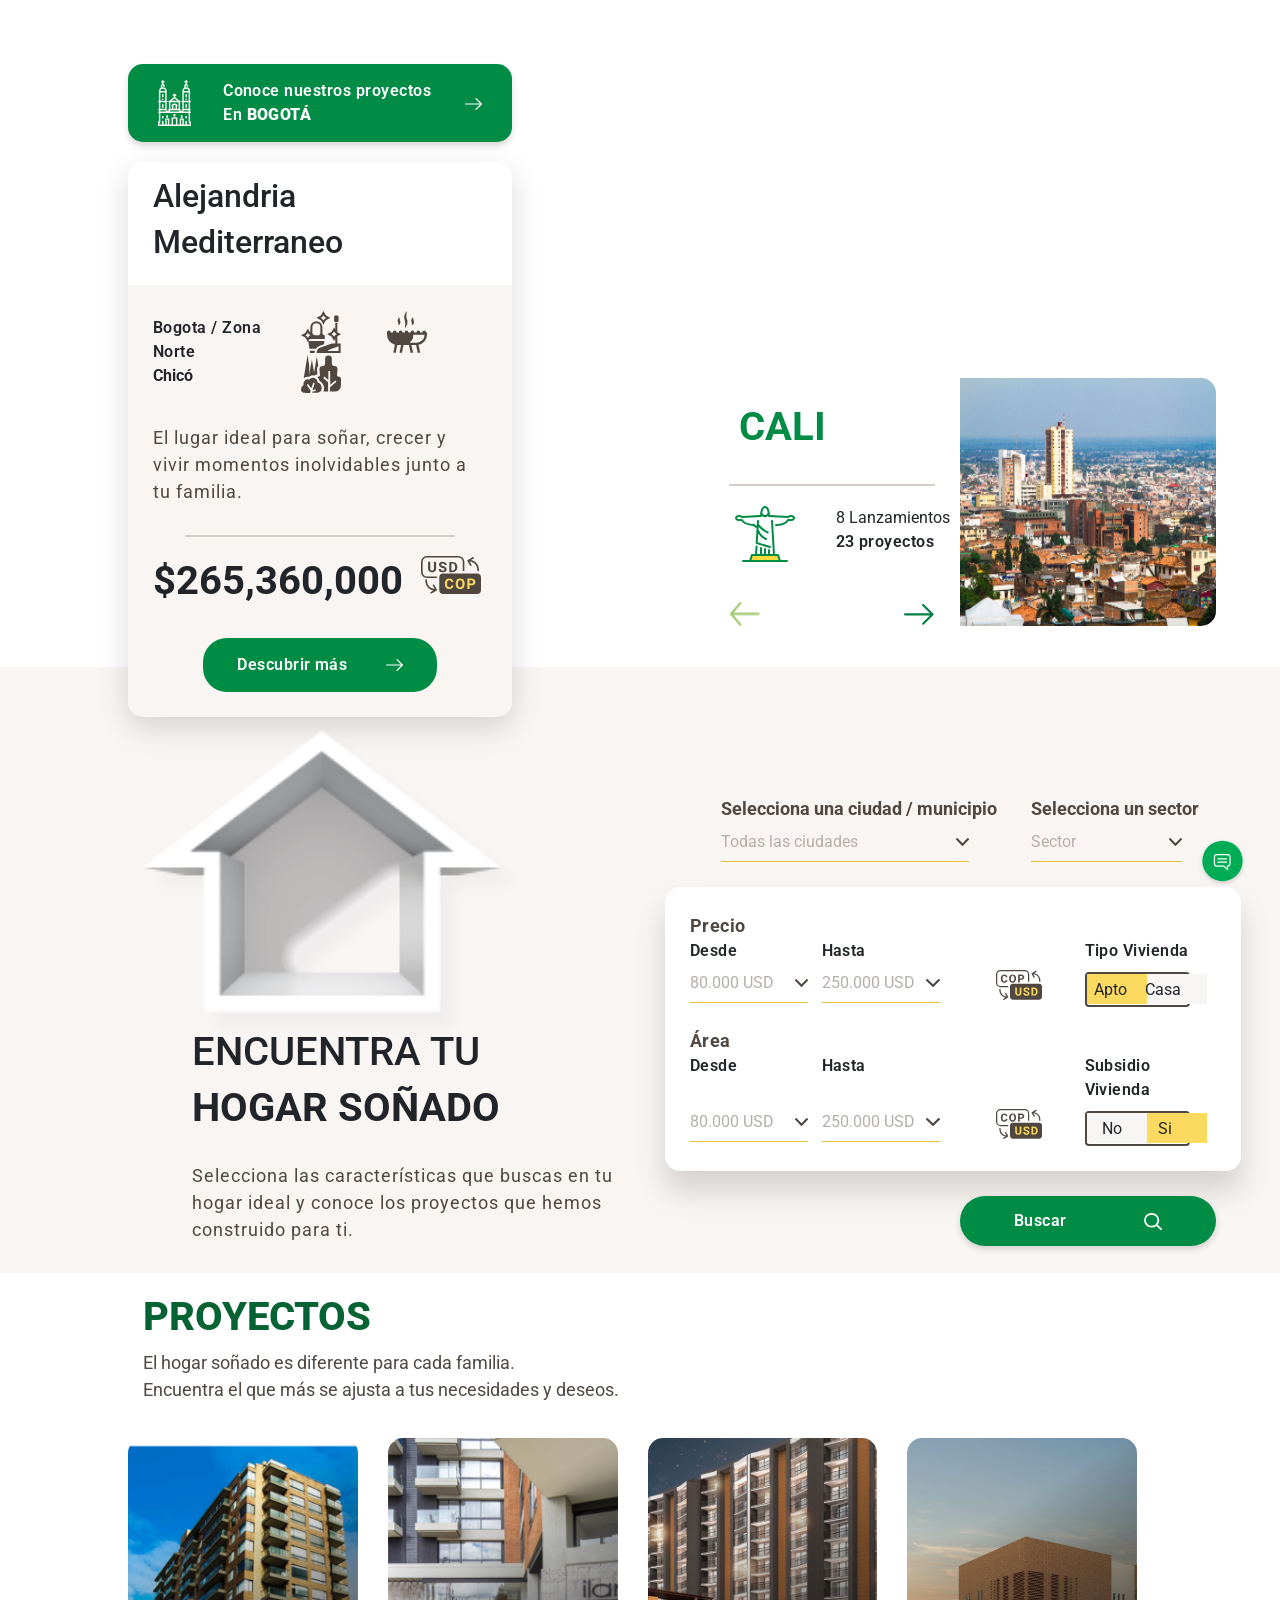
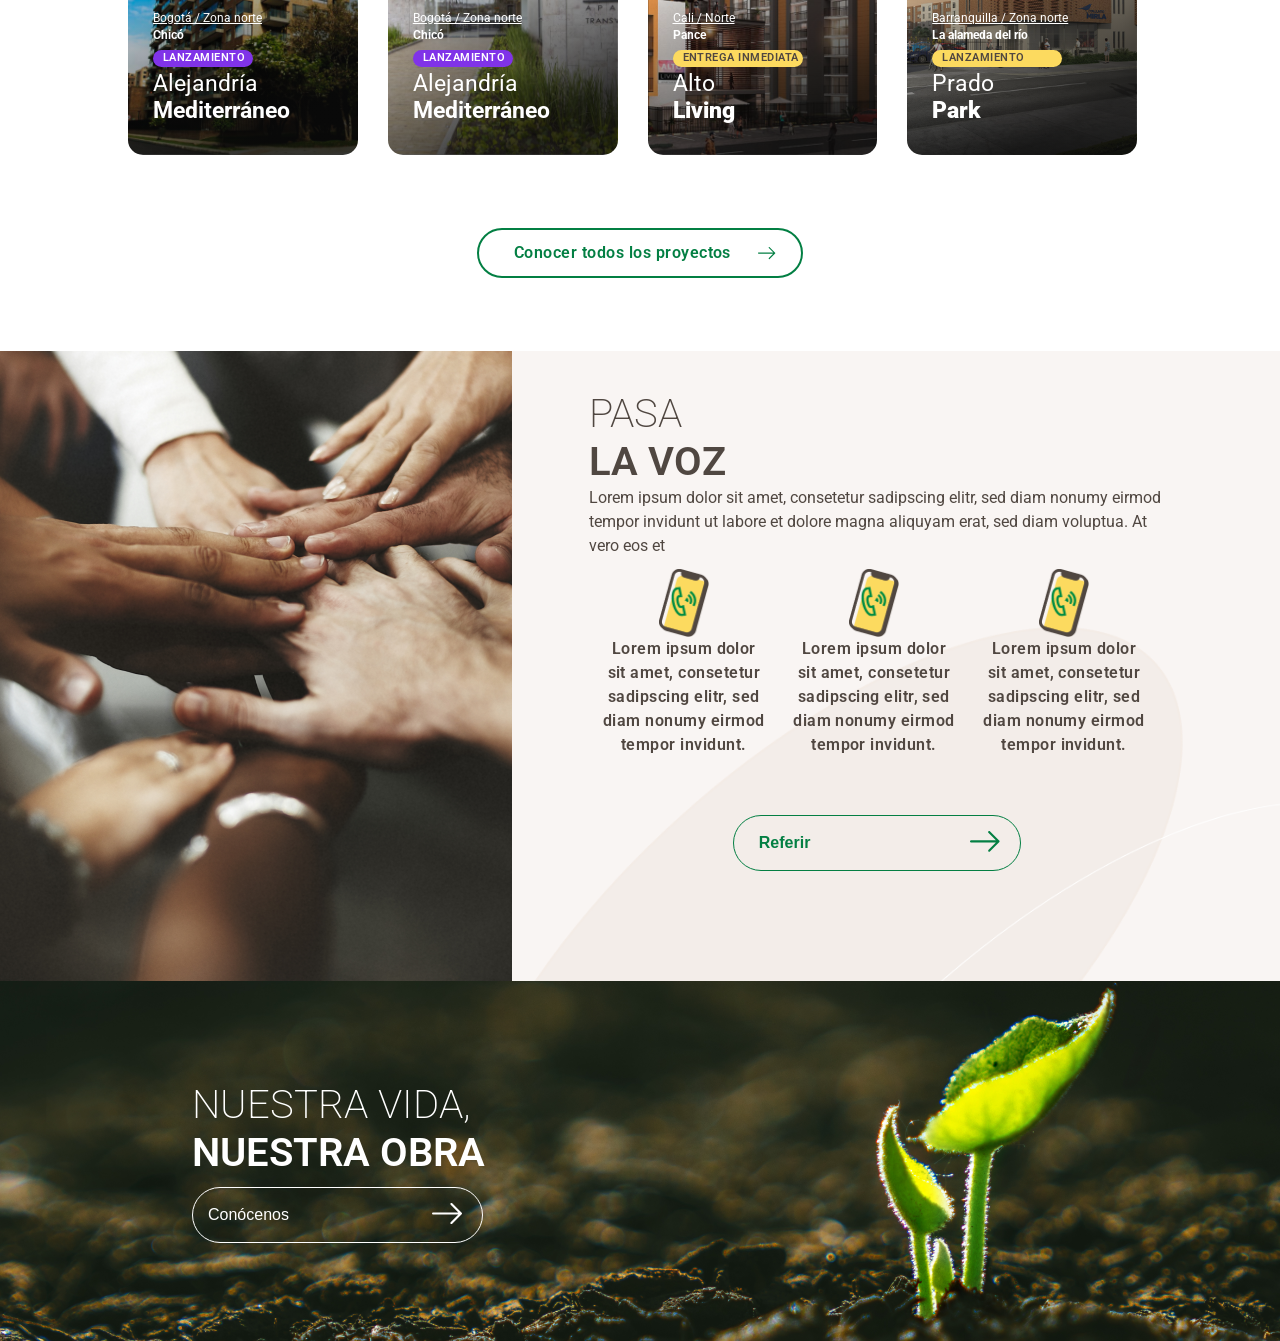
==== commit c3086c82: "avanzes en el home responsive" ====
--- a/App/html/home.html
+++ b/App/html/home.html
@@ -82,7 +82,37 @@
                       
             </div>
             <div class="container-p-right">
-
+                    <div class="container-card-rotate-right">
+                        
+                        <div class="infoo-card-rotate-right">
+                                <h1 class="text-cali-card-rotate">CALI </h1>
+                                <hr class="hr-card-white-alejandria-medeterraneo">
+                                <div class="row-card-rotate-hero-2">
+                                    <img src="../assets/images/Group 658.svg" class="imagen-inter-card-statue" width="80" alt="">
+                                    <div class="imagen-inter-card-statue">
+                                        <p>
+                                            8 Lanzamientos
+                                        </p>
+                                        <span>
+                                            23 proyectos
+                                        </span>
+                                    </div>
+                                </div>
+                                <div class="mg-top-40 content-arrows-card-cali-hero-2">
+                                    <img src="../assets/images/right-arrow(2).png" alt="">
+                                    
+                                    <span>
+                                        <img src="../assets/images/right-arrow(2)-1.png" alt="">
+                                    </span>
+
+
+                                </div>
+                               
+                        </div>
+                        <div class="image-card-rotate-right">
+                                <img src="../assets/images/AdobeStock_202503070.png" class="images-border-radius" width="100%" height="100%"  alt="">
+                        </div>
+                    </div>
             </div>
   
 
@@ -92,20 +122,128 @@
             <div class="container-p-left">
                     <div class="img-casa-hero-2-hogar">
                             <img src="../assets/images/CASA.png" width="100%" alt="">
-                            <h1 class="">
-                                ENCUENTRA TU
-                            </h1>
-                            <h1> 
-                                <strong> HOGAR SOÑADO </strong>
-                            </h1>
-                            <p class="paragraph-card-white-alejandria-mediterraneo">
-                                Selecciona las características que buscas en tu hogar ideal y conoce los proyectos que hemos construido para ti.
-                            </p>
-                    </div>
-                  
+                       
+                    </div>
+                    <h1 class="pdd-left-30-">
+                        ENCUENTRA TU
+                    </h1>
+                    <h1 class="pdd-left-30-">
+                        <strong> HOGAR SOÑADO </strong>
+                    </h1>
+                    <p class="paragraph-card-white-alejandria-mediterraneo pdd-left-30-">
+                        Selecciona las características que buscas en tu hogar ideal y conoce los proyectos que hemos construido para ti.
+                    </p>
             </div>
             <div class="container-p-right">
-                <div class="img-casa-hero-2-hogar"> </div>
+                    <div class="row-selects-right-hero-2">
+                                <div class="">
+                                    <p class="title-selects-content-right-hero-2"> Selecciona una ciudad / municipio </p>
+                                    <select class="style-selects-content-right-hero-2" name="city" id="">
+                                            <option value="all"> Todas las ciudades </option>
+                                    </select>
+                                </div>
+                                    <div class=""> 
+                                        <p class="title-selects-content-right-hero-2"> Selecciona un sector</p>
+                                        <select class="style-selects-content-right-hero-2" name="city" id="">
+                                            <option value="all"> Sector </option>
+                                        </select>
+                                    </div>
+                    </div>
+                  <div class="container-p-card-white-right-hero-2">
+                        <div class="card-white-right-hero-2">
+                            <div class="row-grid-card-white-hero-2">
+                                <span class="title-selects-content-right-hero-2">Precio</span>
+                            </div>
+                            <div class="row-grid-card-white-hero-2">
+                                <span>Desde</span>
+                                <span>Hasta</span>
+                                <span></span>
+                                <span>Tipo Vivienda</span>
+
+                            </div>
+                            <div class="row-grid-card-white-hero-2">
+                            
+                                <select class="style-selects-content-right-hero-2" name="city" id="">
+                                    <option value="all"> 80.000 USD </option>
+                                </select>
+                                <select class="style-selects-content-right-hero-2" name="city" id="">
+                                    <option value="all"> 250.000 USD </option>
+                                </select>
+                                <button>
+                                    <img src="../assets/images/Group 1691.svg" alt="">
+                                </button>
+                                <div>
+                                            <div class=" d-flex content-text-labels-in-inputs-radios ">
+                                                <label for="radio-subsidio" class="titulo_mapa_lista_precio dsp-none" id="label-btn-input-not">Apto</label>
+                                                <label for="radio-subsidioo" class="titulo_mapa_lista_precio dsp-none" id="label-btn-input-yes">Casa</label>
+                                            </div>
+                                            <div class="container-marron-checkbox-vivienda-page-proyectos">
+                                                <label class="content-input">
+                                                    <input type="radio" name="Subsidio" id="radio-subsidio" value="No" checked>
+                                                    <i></i>
+                                                </label>
+                                                <div class="span-grid-mid-inter-input-radio-orange"> </div>
+                                                <label class="content-input">
+                                                    <input type="radio" name="Subsidio" id="radio-subsidioo" value="No" >
+                                                    <i></i>
+                                                </label>
+                                            
+                                            </div>
+                                </div>
+                            
+                            </div>
+                            <div class="row-grid-card-white-hero-2">
+                                <span class="title-selects-content-right-hero-2 mg-top-20">Área</span>
+                            </div>
+                                <div class="row-grid-card-white-hero-2">
+                                    <span>Desde</span>
+                                    <span>Hasta</span>
+                                    <span></span>
+                                    <span>Subsidio Vivienda</span>
+                                
+                                </div>
+                            <div class="row-grid-card-white-hero-2 ">
+                            
+                                <select class="style-selects-content-right-hero-2" name="city" id="">
+                                    <option value="all"> 80.000 USD </option>
+                                </select>
+                                <select class="style-selects-content-right-hero-2" name="city" id="">
+                                    <option value="all"> 250.000 USD </option>
+                                </select>
+                                <button>
+                                    <img src="../assets/images/Group 1691.svg" alt="">
+                                </button>
+                                <div>
+                                    <div class=" d-flex content-text-labels-in-inputs-radios ">
+                                        <label for="radio-tipo" class="titulo_mapa_lista_precio dsp-none" id="label-btn-input-not">No</label>
+                                        <label for="radio-tipoo" class="titulo_mapa_lista_precio dsp-none" id="label-btn-input-yes">Si</label>
+                                    </div>
+                                    <div class="container-marron-checkbox-vivienda-page-proyectos">
+                                        <label class="content-input">
+                                            <input type="radio" name="tipo" id="radio-tipo" value="No">
+                                            <i></i>
+                                        </label>
+                                        <div class="span-grid-mid-inter-input-radio-orange"> </div>
+                                        <label class="content-input">
+                                            <input type="radio" name="tipo" id="radio-tipoo" value="No" checked>
+                                            <i></i>
+                                        </label>
+                            
+                                    </div>
+                                </div>
+                            
+                            </div>
+                          
+                        </div>
+
+                        <div class="container-btn-green-after-card-white">
+                            <btn class="btn-green-after-card-white">
+                                <span> Buscar </span> <img src="../assets/images/search-icon.svg" alt="">
+                            </btn>
+                        </div>
+                  </div>
+                     
+                   
             </div>
 </section>
 
--- a/App/css/home.css
+++ b/App/css/home.css
@@ -212,9 +212,9 @@
 
 .proye {
   margin: 0 !important; }
-
+.pdd-left-30- { padding-left: 30%;}
 .section-hero-1 { width: 100%; min-height: 45vw; margin-bottom: -50px; display: flex; background-image: url(../assets/images/Image\ 90@2x.png) ; background-size: cover;}
-.section-hero-2 { width: 100%; min-height: 47vw; background-color: #F9F5F3; display: flex;}
+.section-hero-2 { width: 100%;  min-height: 45vw; background-color: #F9F5F3; display: flex;}
 
 .container-p-right {width: 100%; height: 100% ;}
 .container-p-left {width: 100%; height: 100% ;    }
@@ -227,19 +227,96 @@
 .icons-card-white-alejandria-mediterraneo { margin: 0 15px;}
 .row-card-white-alejandria-mediterraneo { width: 100%; display: flex; align-items: center; justify-content: space-between;}
 .paragraph-card-white-alejandria-mediterraneo { margin: 30px 0 !important; color: #504741; font-size: 18px; letter-spacing: 1px; font-weight: 400; }
-.hr-card-white-alejandria-medeterraneo { width: 100%; border: 1px solid #D3CDC7; margin: 0 !important; }
-.btn-green-card-white-alejandria-mediterraneo { margin: 25px auto 0; width: 70%; padding: 15px ; border-radius: 24px; background-color: #008C44; color: white; display: flex; align-items: center; justify-content: space-around
-    ;}
-.img-casa-hero-2-hogar { width: 400px ; height: 280px; margin: 20vh auto 0; }
-
+.hr-card-white-alejandria-medeterraneo { width: 80%;  border: 1px solid #D3CDC7; margin: 0 auto!important; }
+.btn-green-card-white-alejandria-mediterraneo { margin: 25px auto 0; width: 70%; padding: 15px ; border-radius: 24px; background-color: #008C44; color: white; display: flex; align-items: center; justify-content: space-around;}
+.img-casa-hero-2-hogar { width: 400px ; height: 280px; margin: 10vh auto 30px; }
+.row-selects-right-hero-2 {width: 80%; margin: 0 10%; display: flex; justify-content: space-around; margin-top: 20%;}
+.title-selects-content-right-hero-2 {font-size: 18px ; color: #504741; font-weight: 700;}
+.style-selects-content-right-hero-2 {width: 90%; height: 40px; background-color: transparent; color:#B5AEAB ; border: none; border-bottom: solid 1px #E8C133; background: url(../assets/images/icon-arrow-bot-marron.svg) no-repeat right center;}
+.card-white-right-hero-2 {width: 90%; padding: 25px; margin: 25px; background-color: white; border-radius: 15px; box-shadow: 0px 20px 30px #00000026;}
+.row-grid-card-white-hero-2 { width: 100%; display: grid; grid-template-columns: repeat(4, 25%);}
+.container-p-card-white-right-hero-2 { width: 100%;}
+.container-card-rotate-right { width: 80%; margin: auto; background-color: white; border-radius: 15px;display: flex;  margin-top: 59%;}
+.image-card-rotate-right { width: 50%; border-top-right-radius: 15px; border-bottom-right-radius: 15px;}
+.infoo-card-rotate-right { width: 50%; border-top-left-radius: 15px; border-bottom-left-radius: 15px; display: flex; flex-direction: column;}
+.text-cali-card-rotate { padding:25px 35px ; color:#008C44;  font-weight: 700;}
+.images-border-radius { border-top-right-radius: 15px; border-bottom-right-radius: 15px; }
+.row-card-rotate-hero-2 { width: 100%; display: flex; justify-content: space-around;}
+.imagen-inter-card-statue { padding: 20px 0 0 20px;}
+.content-arrows-card-cali-hero-2 { width: 100%; padding: 0 10%; display: flex; justify-content: space-between;}
+
+.content-input input{
+	appearance: none;
+	-webkit-appearance: none;
+	-moz-appearance: none;
+}
+.content-input input{
+	visibility: hidden;
+	position: absolute;
+	right: 0;
+}
+.content-input{
+	position: relative;
+	margin-bottom: 30px;
+	padding:5px 0 5px 60px; 
+    display: block;
+    width: 46%;
+}
+.span-grid-mid-inter-input-radio-orange { 
+    width: 8%;
+    height: 100%;
+    background-color: #504741;
+    opacity: 0.15;
+}
+.content-text-labels-in-inputs-radios { 
+    justify-content: space-around;
+    height: 1px;
+    position: relative;
+    z-index: 5;
+    margin-top: 15px;
+    margin-bottom: -22px;
+    
+}
+.content-input input + i{
+       background:#F8F6F4;
+       position: absolute; 
+       left: 0;
+       top: 0;
+}
+
+.content-input input[type=radio] + i{
+	width: 100%;
+	height: 30px;
+}
+
+.content-input input[type=radio]:checked + i{
+ background: #FCDA5F;
+}
+.container-marron-checkbox-vivienda-page-proyectos { display: flex; flex-direction: row; width: 80%; border: solid 2px #504741; border-radius: 4px; height: 35px; margin: 15px 0 0 0;}
+.content-text-labels-in-inputs-radios { 
+    width: 80%;
+    justify-content: space-around;
+    height: 1px;
+    position: relative;
+    z-index: 5;
+    margin-top: 15px;
+    margin-bottom: -22px;
+    
+}
+.container-btn-green-after-card-white { width: 80%; margin: 0 auto; display: flex; justify-content: flex-end;}
+.btn-green-after-card-white { min-width: 50%; height: 50px; border-radius: 30px; display: flex; align-items: center; justify-content: space-around; background-color: #008C44;box-shadow: 0px 3px 6px #00000029;
+color: white ; font-size:18px ; font-weight: 500; padding: 5px 15px;}
 @media screen and (max-width:1500px){
 .card-green-conoce-proyectos { margin: 5vw 0 20px; }
-.img-casa-hero-2-hogar { width: 400px ; height: 280px; margin: 5vw auto 0; }
+.img-casa-hero-2-hogar { width: 400px ; height: 280px; margin: 4vw auto 30px; }
 
 
 }
 @media screen and (max-width: 991px ){
     .section-hero-1 { display: none;}
+    .section-hero-2 { display: flex; flex-direction: column;}
+.img-casa-hero-2-hogar { width: 100% ; height: 280px; margin: 4vw auto 30px; }
+
 }
 
 
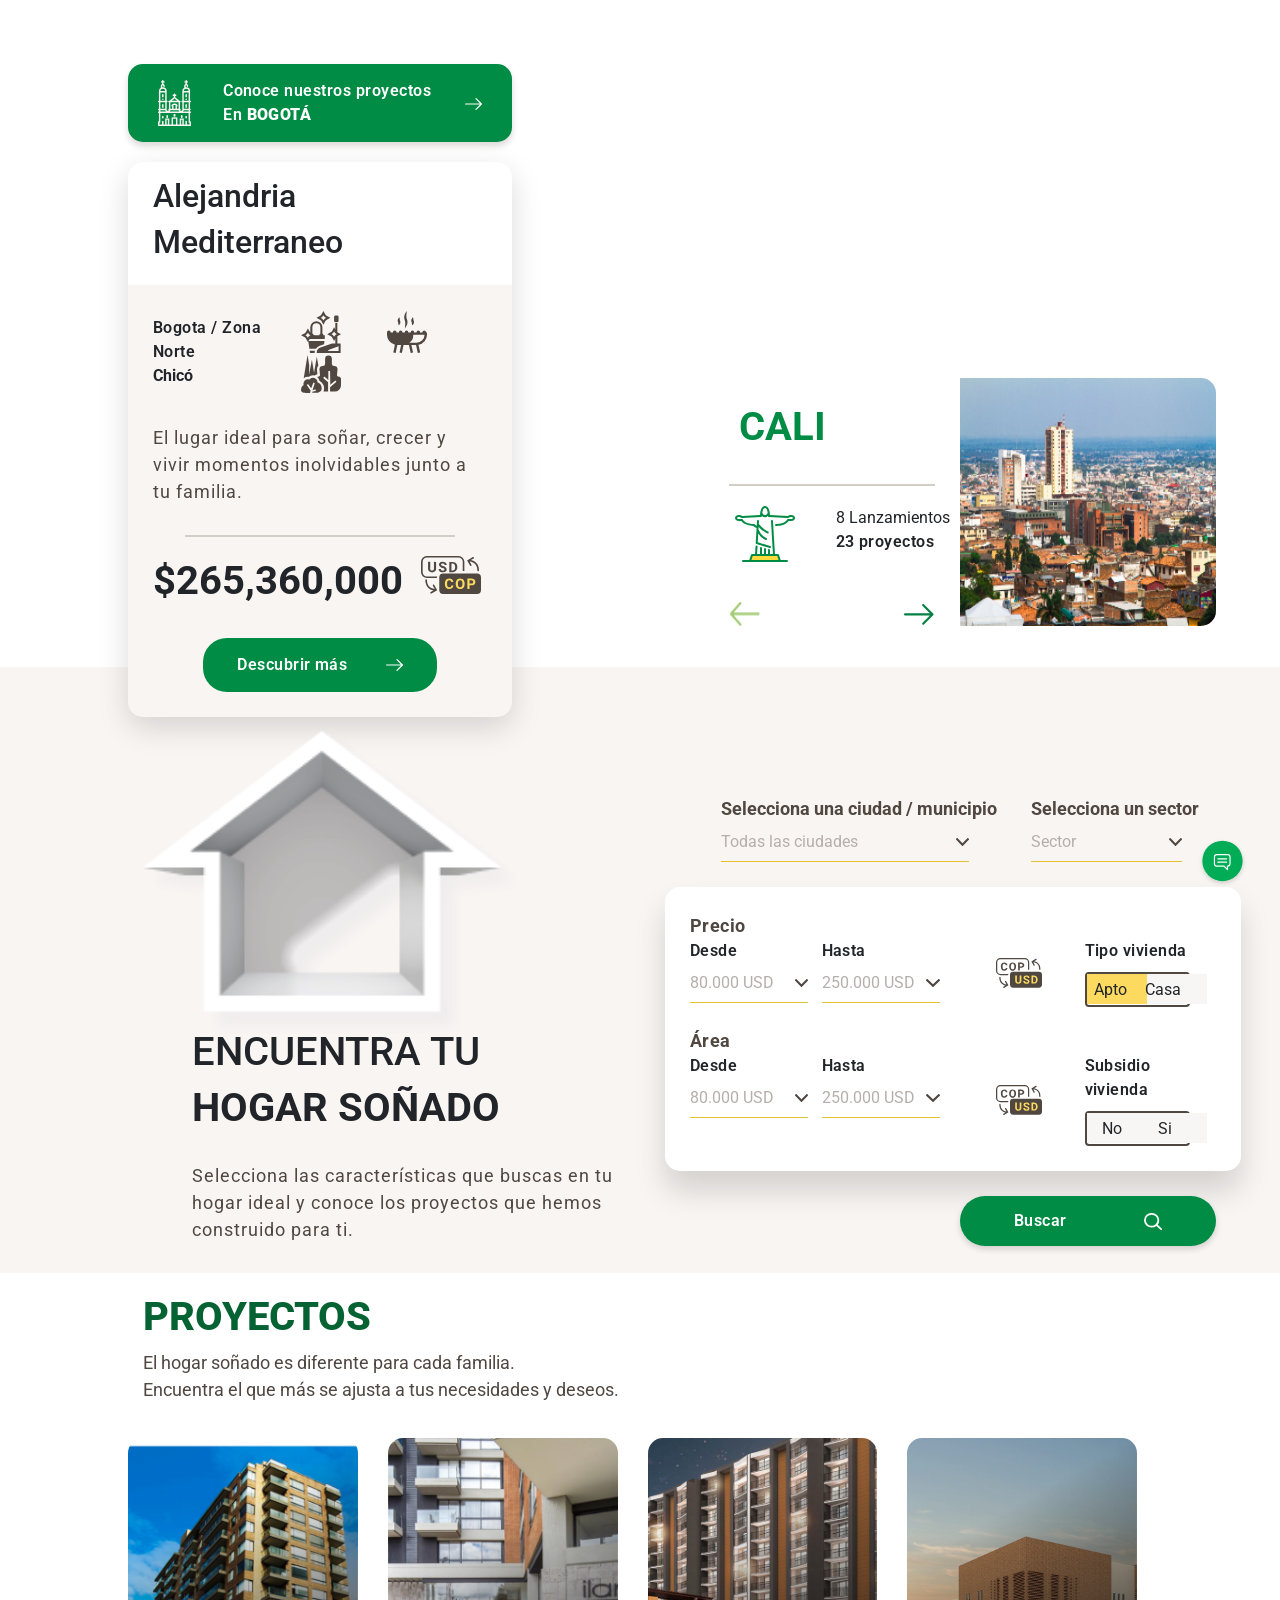
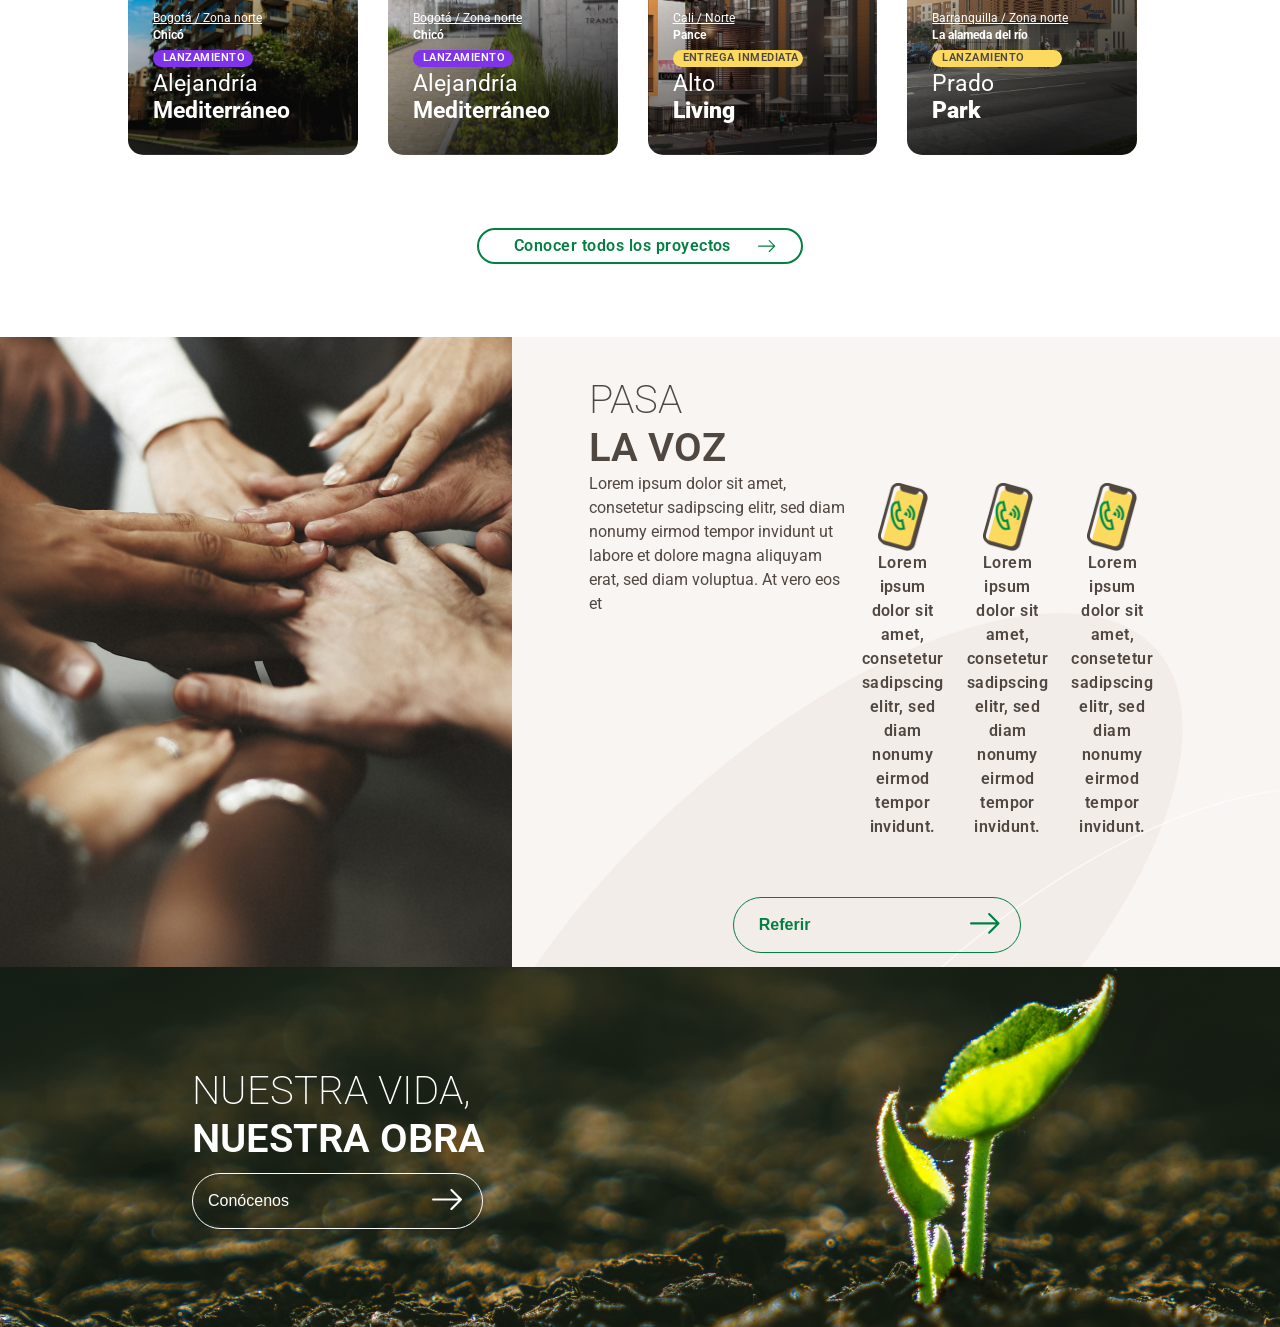
==== commit 7dfc8587: "Ajustes responsive home terminado" ====
--- a/App/html/home.html
+++ b/App/html/home.html
@@ -136,13 +136,13 @@
             </div>
             <div class="container-p-right">
                     <div class="row-selects-right-hero-2">
-                                <div class="">
+                                <div class="d-block">
                                     <p class="title-selects-content-right-hero-2"> Selecciona una ciudad / municipio </p>
                                     <select class="style-selects-content-right-hero-2" name="city" id="">
                                             <option value="all"> Todas las ciudades </option>
                                     </select>
                                 </div>
-                                    <div class=""> 
+                                    <div class="d-block"> 
                                         <p class="title-selects-content-right-hero-2"> Selecciona un sector</p>
                                         <select class="style-selects-content-right-hero-2" name="city" id="">
                                             <option value="all"> Sector </option>
@@ -154,25 +154,26 @@
                             <div class="row-grid-card-white-hero-2">
                                 <span class="title-selects-content-right-hero-2">Precio</span>
                             </div>
+                          
                             <div class="row-grid-card-white-hero-2">
-                                <span>Desde</span>
-                                <span>Hasta</span>
-                                <span></span>
-                                <span>Tipo Vivienda</span>
-
-                            </div>
-                            <div class="row-grid-card-white-hero-2">
-                            
-                                <select class="style-selects-content-right-hero-2" name="city" id="">
-                                    <option value="all"> 80.000 USD </option>
-                                </select>
-                                <select class="style-selects-content-right-hero-2" name="city" id="">
-                                    <option value="all"> 250.000 USD </option>
-                                </select>
+                                    <div>
+                                            <span>Desde</span>
+                                            <select class="style-selects-content-right-hero-2" name="city" id="">
+                                                <option value="all"> 80.000 USD </option>
+                                            </select>
+                                    </div>
+                                <div>
+                                    <span>Hasta</span>
+                                        <select class="style-selects-content-right-hero-2" name="city" id="">
+                                            <option value="all"> 250.000 USD </option>
+                                        </select>
+                                </div>
+                                
                                 <button>
                                     <img src="../assets/images/Group 1691.svg" alt="">
                                 </button>
                                 <div>
+                                    <span>Tipo vivienda</span>
                                             <div class=" d-flex content-text-labels-in-inputs-radios ">
                                                 <label for="radio-subsidio" class="titulo_mapa_lista_precio dsp-none" id="label-btn-input-not">Apto</label>
                                                 <label for="radio-subsidioo" class="titulo_mapa_lista_precio dsp-none" id="label-btn-input-yes">Casa</label>
@@ -195,37 +196,38 @@
                             <div class="row-grid-card-white-hero-2">
                                 <span class="title-selects-content-right-hero-2 mg-top-20">Área</span>
                             </div>
-                                <div class="row-grid-card-white-hero-2">
-                                    <span>Desde</span>
-                                    <span>Hasta</span>
-                                    <span></span>
-                                    <span>Subsidio Vivienda</span>
-                                
-                                </div>
+                            
                             <div class="row-grid-card-white-hero-2 ">
-                            
+                            <div>
+                                <span>Desde</span>
                                 <select class="style-selects-content-right-hero-2" name="city" id="">
                                     <option value="all"> 80.000 USD </option>
                                 </select>
+                            </div>
+                             <div>
+                                 <span>Hasta</span>
                                 <select class="style-selects-content-right-hero-2" name="city" id="">
                                     <option value="all"> 250.000 USD </option>
                                 </select>
+                             </div>
+                              
                                 <button>
                                     <img src="../assets/images/Group 1691.svg" alt="">
                                 </button>
                                 <div>
+                                    <span>Subsidio vivienda</span>
                                     <div class=" d-flex content-text-labels-in-inputs-radios ">
                                         <label for="radio-tipo" class="titulo_mapa_lista_precio dsp-none" id="label-btn-input-not">No</label>
                                         <label for="radio-tipoo" class="titulo_mapa_lista_precio dsp-none" id="label-btn-input-yes">Si</label>
                                     </div>
                                     <div class="container-marron-checkbox-vivienda-page-proyectos">
                                         <label class="content-input">
-                                            <input type="radio" name="tipo" id="radio-tipo" value="No">
+                                            <input type="radio" name="tipo" id="radio-tipo" value="No" checked>
                                             <i></i>
                                         </label>
                                         <div class="span-grid-mid-inter-input-radio-orange"> </div>
                                         <label class="content-input">
-                                            <input type="radio" name="tipo" id="radio-tipoo" value="No" checked>
+                                            <input type="radio" name="tipo" id="radio-tipoo" value="yes" >
                                             <i></i>
                                         </label>
                             
@@ -246,6 +248,110 @@
                    
             </div>
 </section>
+
+
+
+
+<section class="section-hero-2-mobile"> 
+    <h1 class="title-section-hero-2-mobile">ENCUENTRA TU </h1>
+    <h1 class="title-section-hero-2-mobile"><strong>HOGAR SOÑADO</strong></h1>
+    <span class="title-selects-content-right-hero-2 mg-top-20"> Selecciona una ciudad / municipio</span>
+    <select class="style-selects-content-right-hero-2" name="" id="">
+        <option value="">
+            Todas las ciudades
+        </option>
+    </select>
+    <span class="title-selects-content-right-hero-2 mg-top-20"> Selecciona un Sector </span>
+    <select class="style-selects-content-right-hero-2" name="" id="">
+        <option value="">
+            Sector
+        </option>
+    </select>
+    <span class="title-selects-content-right-hero-2 mg-top-20"> Precio </span>
+
+    <div class="row-grid-card-white-hero-2">
+        <div>
+            <span>Desde</span>
+            <select class="style-selects-content-right-hero-2" name="" id="">
+                <option value="">
+                    80.000 USD 
+                </option>
+            </select>
+        </div>
+        <div>
+            <span>Hasta</span>
+            <select class="style-selects-content-right-hero-2" name="" id="">
+                <option value="">
+                    250.0000 USD 
+                </option>
+            </select>
+        </div>
+        <button onclick="imageRotateCurrency()"> <img src="../assets/images/Group 1691.svg" id="imageCurrency" alt=""> </button>
+    </div>
+    <span class="title-selects-content-right-hero-2 mg-top-20"> Área construida </span>
+    <div class="row-grid-card-white-hero-2">
+        <div>
+            <span>Desde</span>
+            <select class="style-selects-content-right-hero-2" name="" id="">
+                <option value="">
+                    40m
+                </option>
+            </select>
+        </div>
+        <div>
+            <span>Hasta</span>
+            <select class="style-selects-content-right-hero-2" name="" id="">
+                <option value="">
+                    120m
+                </option>
+            </select>
+        </div>
+        <button onclick="imageRotateLength()"> <img src="../assets/images/Group 1471.svg" id="imagesLength" alt=""> </button>
+    </div>
+    <div class="row-grid-card-white-hero-2">
+            <div class="mg-top-20">
+                        <span>Subsidio vivienda</span>
+                        <div class=" d-flex content-text-labels-in-inputs-radios ">
+                            <label for="radio-subsidio-mobile" class="titulo_mapa_lista_precio dsp-none" id="label-btn-input-not">No</label>
+                            <label for="radio-subsidioo-mobile" class="titulo_mapa_lista_precio dsp-none" id="label-btn-input-yes">Si</label>
+                        </div>
+                        <div class="container-marron-checkbox-vivienda-page-proyectos">
+                            <label class="content-input">
+                                <input type="radio" name="subsidio" id="radio-subsidio-mobile" value="No">
+                                <i></i>
+                            </label>
+                            <label class="content-input">
+                                <input type="radio" name="subsidio" id="radio-subsidioo-mobile" value="No" checked>
+                                <i></i>
+                            </label>
+                        
+                        </div>
+            </div>
+                <div class="mg-top-20">
+                    <span class="-pdd-left-small">Tipo <br class="br-salto-de-linea-btn"> vivienda</span>
+                    <div class=" d-flex content-text-labels-in-inputs-radios ">
+                        <label for="radio-tipo-mobile" class="titulo_mapa_lista_precio dsp-none" id="label-btn-input-not">No</label>
+                        <label for="radio-tipoo-mobile" class="titulo_mapa_lista_precio dsp-none" id="label-btn-input-yes">Si</label>
+                    </div>
+                    <div class="container-marron-checkbox-vivienda-page-proyectos">
+                        <label class="content-input">
+                            <input type="radio" name="tipo" id="radio-tipo-mobile" value="No">
+                            <i></i>
+                        </label>
+                        <label class="content-input">
+                            <input type="radio" name="tipo" id="radio-tipoo-mobile" value="No" checked>
+                            <i></i>
+                        </label>
+                
+                    </div>
+                </div>
+    </div>
+    <button class="btn-green-hero-2-mobile mg-top-20"> <span>Buscar</span> <img src="../assets/images/search-icon.svg" alt=""> </button>
+</section>
+
+
+
+
 
     <!-- Arranca Hero 3 -->
     <section class="container-fluid --container-fluid-section-project">
@@ -549,11 +655,12 @@
                         <h2 class="text4-2-1-1">PASA</h2>
                         <h2 class="text4-2-1-2">LA VOZ</h2>
                     </section>
+                    
+                </section>
+                <div class="rowContainer">
                     <p>Lorem ipsum dolor sit amet, consetetur sadipscing elitr, sed diam nonumy eirmod tempor
                         invidunt
                         ut labore et dolore magna aliquyam erat, sed diam voluptua. At vero eos et</p>
-                </section>
-                <div class="rowContainer">
                     <div class="columnContainer">
                         <span class="imgContainer"> <img src="../assets/images/Group 1320@2x.png" width="50px">
                         </span>
@@ -615,7 +722,7 @@
     </div>
 
 
-
+<script src="../js/interactivity.js"></script>
 </body>
 
 </html>
--- a/App/css/home.css
+++ b/App/css/home.css
@@ -244,7 +244,7 @@
 .row-card-rotate-hero-2 { width: 100%; display: flex; justify-content: space-around;}
 .imagen-inter-card-statue { padding: 20px 0 0 20px;}
 .content-arrows-card-cali-hero-2 { width: 100%; padding: 0 10%; display: flex; justify-content: space-between;}
-
+.br-salto-de-linea-btn { display: none;}
 .content-input input{
 	appearance: none;
 	-webkit-appearance: none;
@@ -260,7 +260,7 @@
 	margin-bottom: 30px;
 	padding:5px 0 5px 60px; 
     display: block;
-    width: 46%;
+    width: 50%;
 }
 .span-grid-mid-inter-input-radio-orange { 
     width: 8%;
@@ -275,7 +275,6 @@
     z-index: 5;
     margin-top: 15px;
     margin-bottom: -22px;
-    
 }
 .content-input input + i{
        background:#F8F6F4;
@@ -306,6 +305,9 @@
 .container-btn-green-after-card-white { width: 80%; margin: 0 auto; display: flex; justify-content: flex-end;}
 .btn-green-after-card-white { min-width: 50%; height: 50px; border-radius: 30px; display: flex; align-items: center; justify-content: space-around; background-color: #008C44;box-shadow: 0px 3px 6px #00000029;
 color: white ; font-size:18px ; font-weight: 500; padding: 5px 15px;}
+.section-hero-2-mobile { display: none;}
+
+
 @media screen and (max-width:1500px){
 .card-green-conoce-proyectos { margin: 5vw 0 20px; }
 .img-casa-hero-2-hogar { width: 400px ; height: 280px; margin: 4vw auto 30px; }
@@ -314,18 +316,25 @@
 }
 @media screen and (max-width: 991px ){
     .section-hero-1 { display: none;}
-    .section-hero-2 { display: flex; flex-direction: column;}
-.img-casa-hero-2-hogar { width: 100% ; height: 280px; margin: 4vw auto 30px; }
-
-}
-
-
-
-
-
-
-button { border: none; width: auto; background-color: transparent;}
-
+    .section-hero-2 { display: none;}
+}
+
+@media screen and (max-width:425px){
+      .section-hero-2-mobile { display: initial; display: flex; flex-direction: column; padding: 25px 0 25px 25px; background-color: #F9F5F3;}
+      .title-section-hero-2-mobile { color: #008C44; font-size: 28px; font-weight: 400; }
+      .row-grid-card-white-hero-2{ grid-template-columns: repeat(2, 39%) 22%;}
+      .content-input input[type=radio] + i{width: 75%;height: 30px;}
+      .btn-green-hero-2-mobile { width: 80%; height:35px ; background-color:#008C44 ; border-radius: 4px; color: white; display: flex; align-items: center; justify-content: space-around;  }  
+        .bigContainer5 { background-image: url(../assets/images/);}
+    }
+@media screen and (max-width:360px){
+      .content-input input[type=radio] + i{width: 65%;height: 30px;}
+      .br-salto-de-linea-btn { display: initial;}
+}
+
+
+
+button { border: none; width: auto; background-color: transparent; outline: none !important;}
 
 
 
@@ -743,7 +752,7 @@
     height: auto; }
   .pasaLaVozContainer {
     padding: 5%;
-    background-image: url("../images/AdobeStock_181205632@2x.png");
+    background-image: url("..assets/images/AdobeStock_181205632@2x.png");
     color: white;
     display: flex;
     background-size: 100%;
@@ -800,7 +809,7 @@
     flex-direction: column;
     padding: 0; }
   .pasaLaVozSubContainer {
-    background-image: url("../images/AdobeStock_181205632@2x.png");
+    background-image: url(../assets/images/AdobeStock_181205632.png);
     width: 100%;
     background-size: 100%;
     height: 150px;
--- a/App/css/homeHover.css
+++ b/App/css/homeHover.css
@@ -712,7 +712,6 @@
     font-size: 16px;
     font-weight: 500;
     width: 326px;
-    height: 50px;
     background:none !important ;
     border: 2px solid rgba(3, 127, 67, 1);
     border-radius: 25px;
@@ -2635,13 +2634,8 @@
 
 
 
-@media (min-width: 359px) and (min-width: 361px) {
-    .comillas__izquierda__arriba {
-      
-    }    
-    .comillas__derecha__abajo {
-        
-    }
+@media (min-width: 359px) {
+.-btn-conocer-proyectos{ height: ;}
 }
 
 
